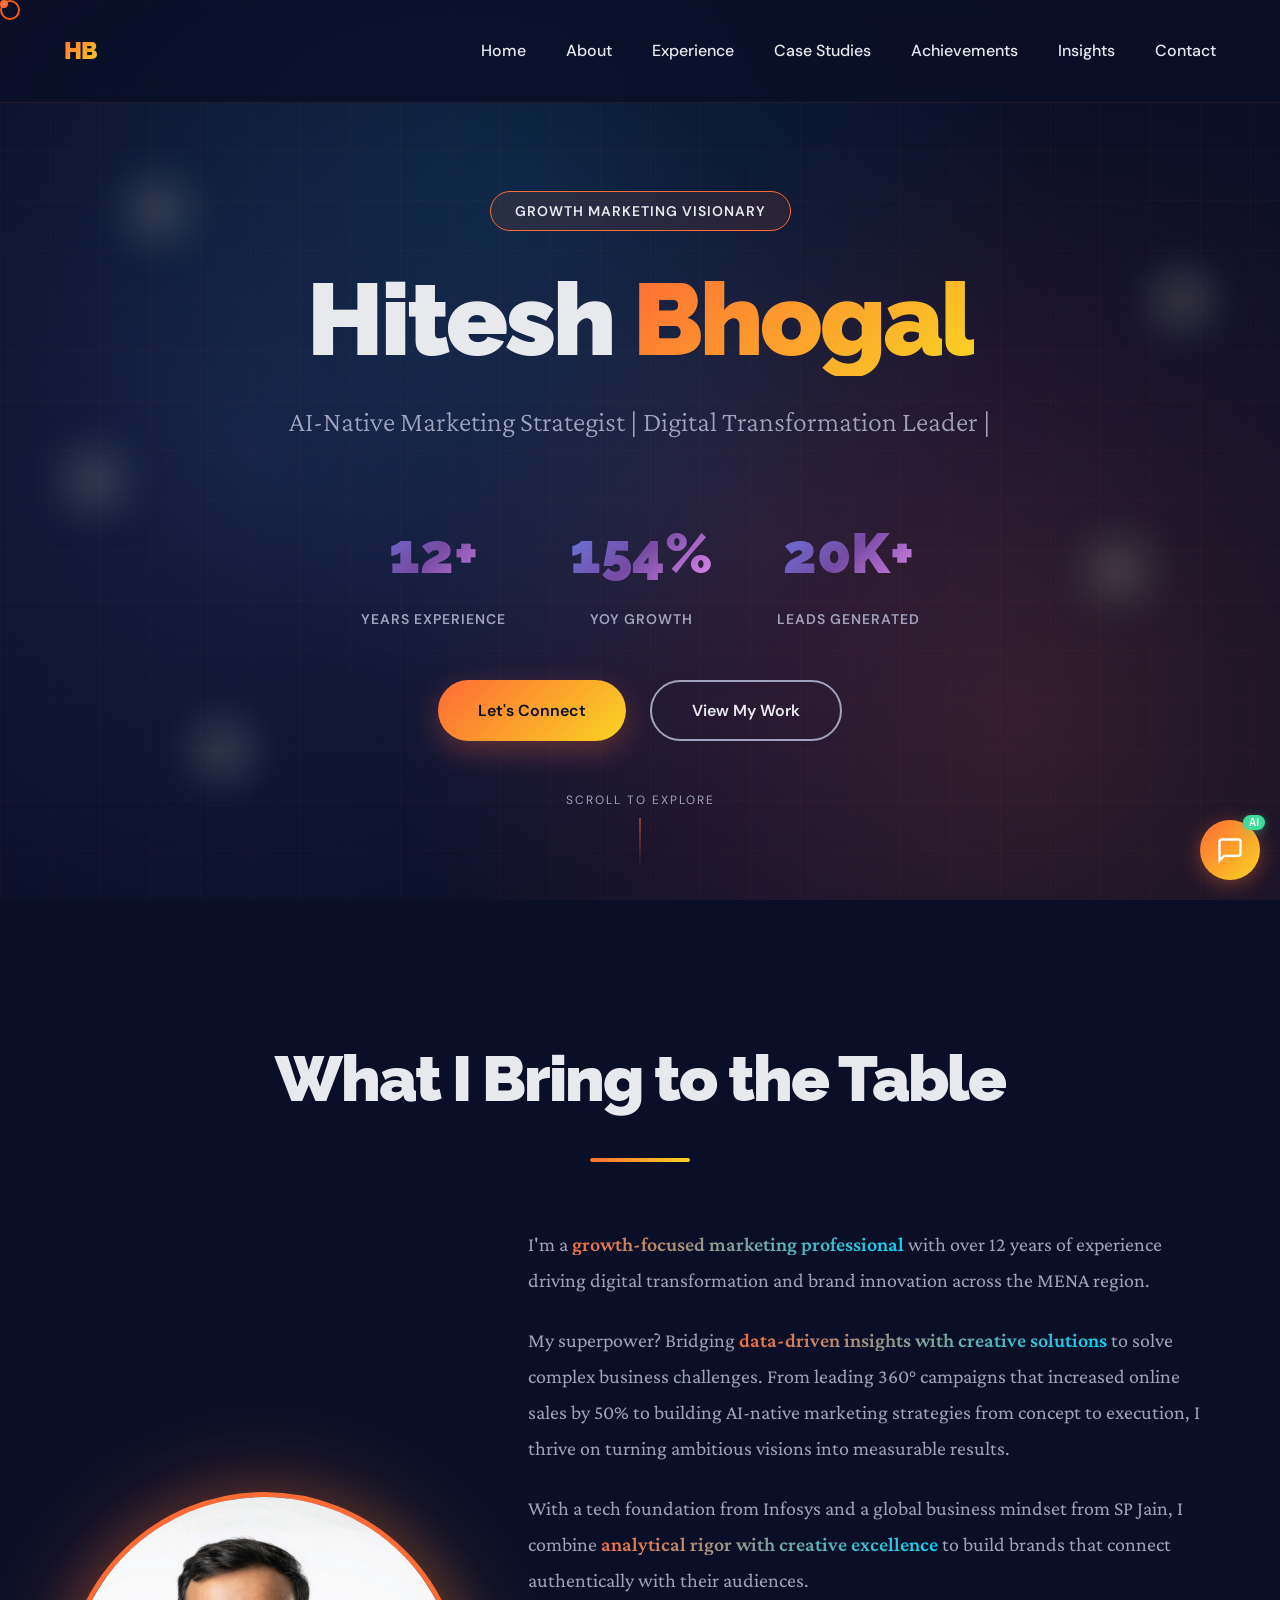
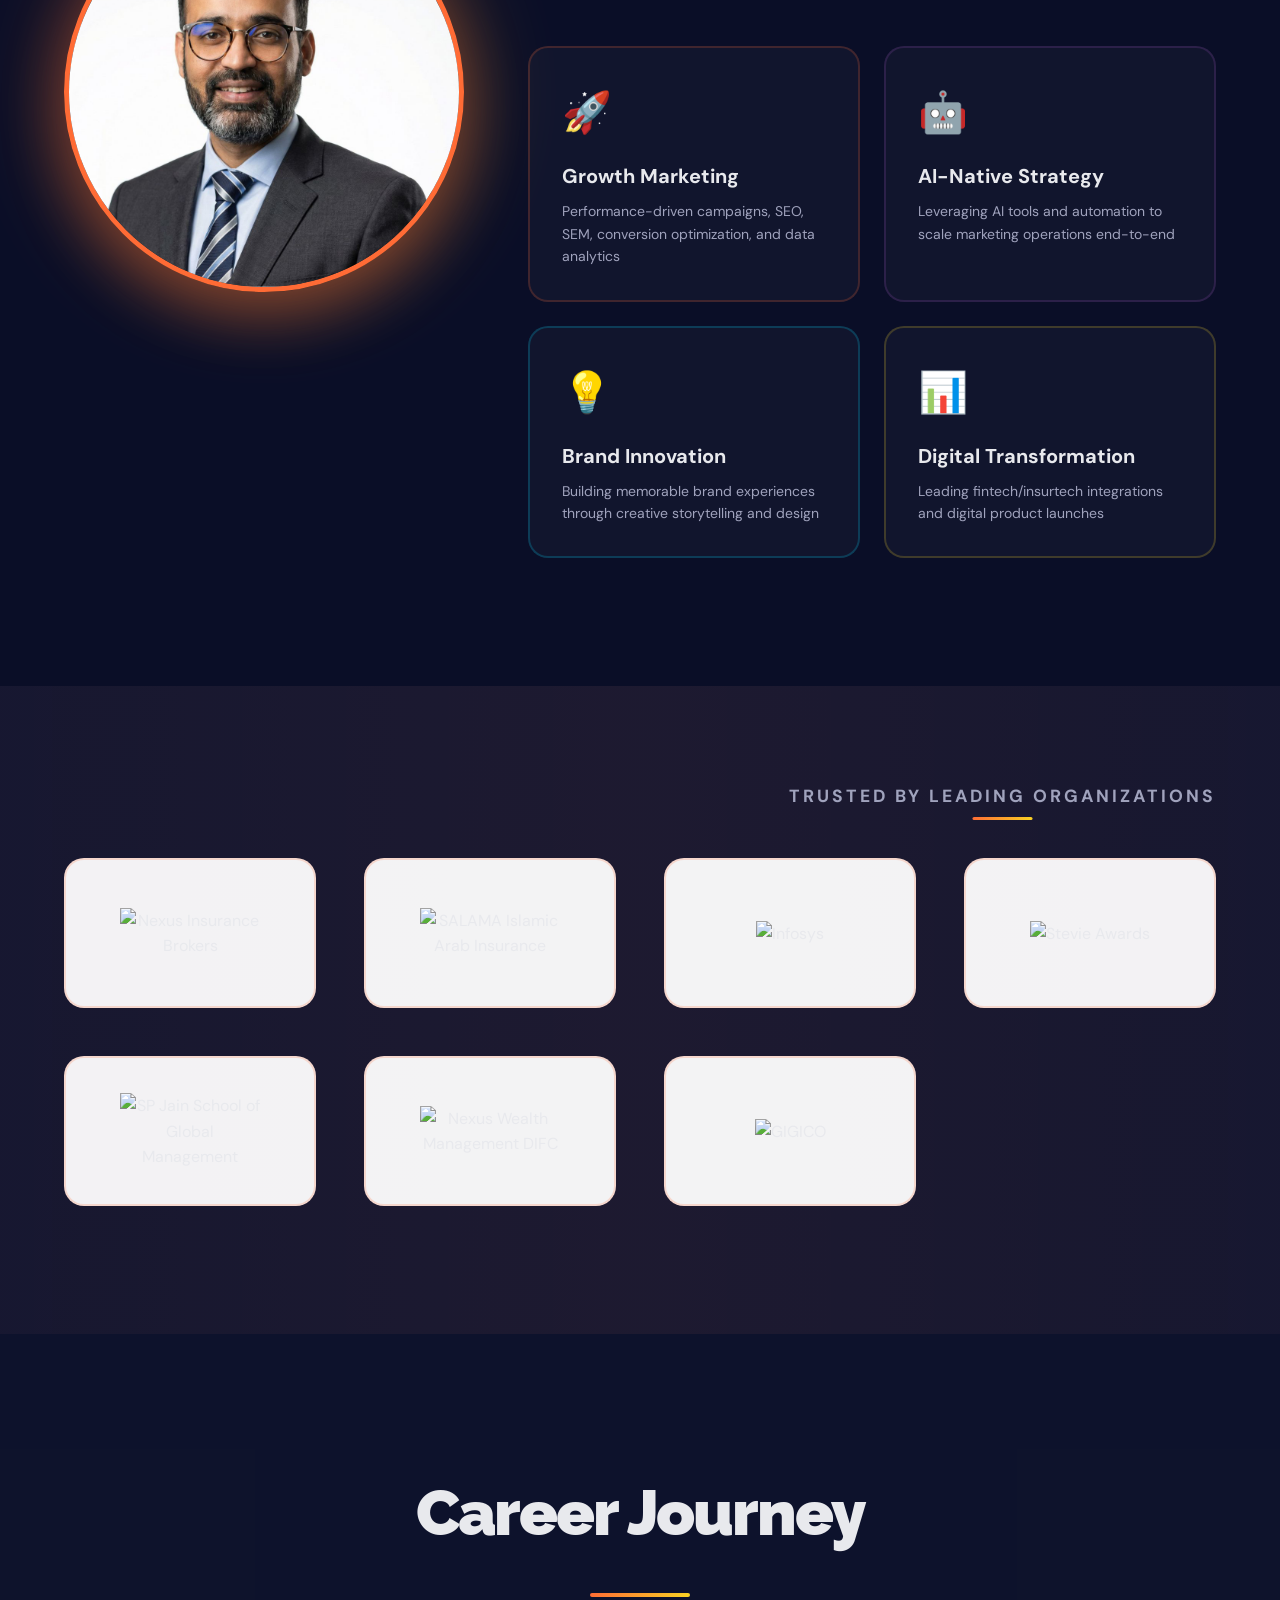
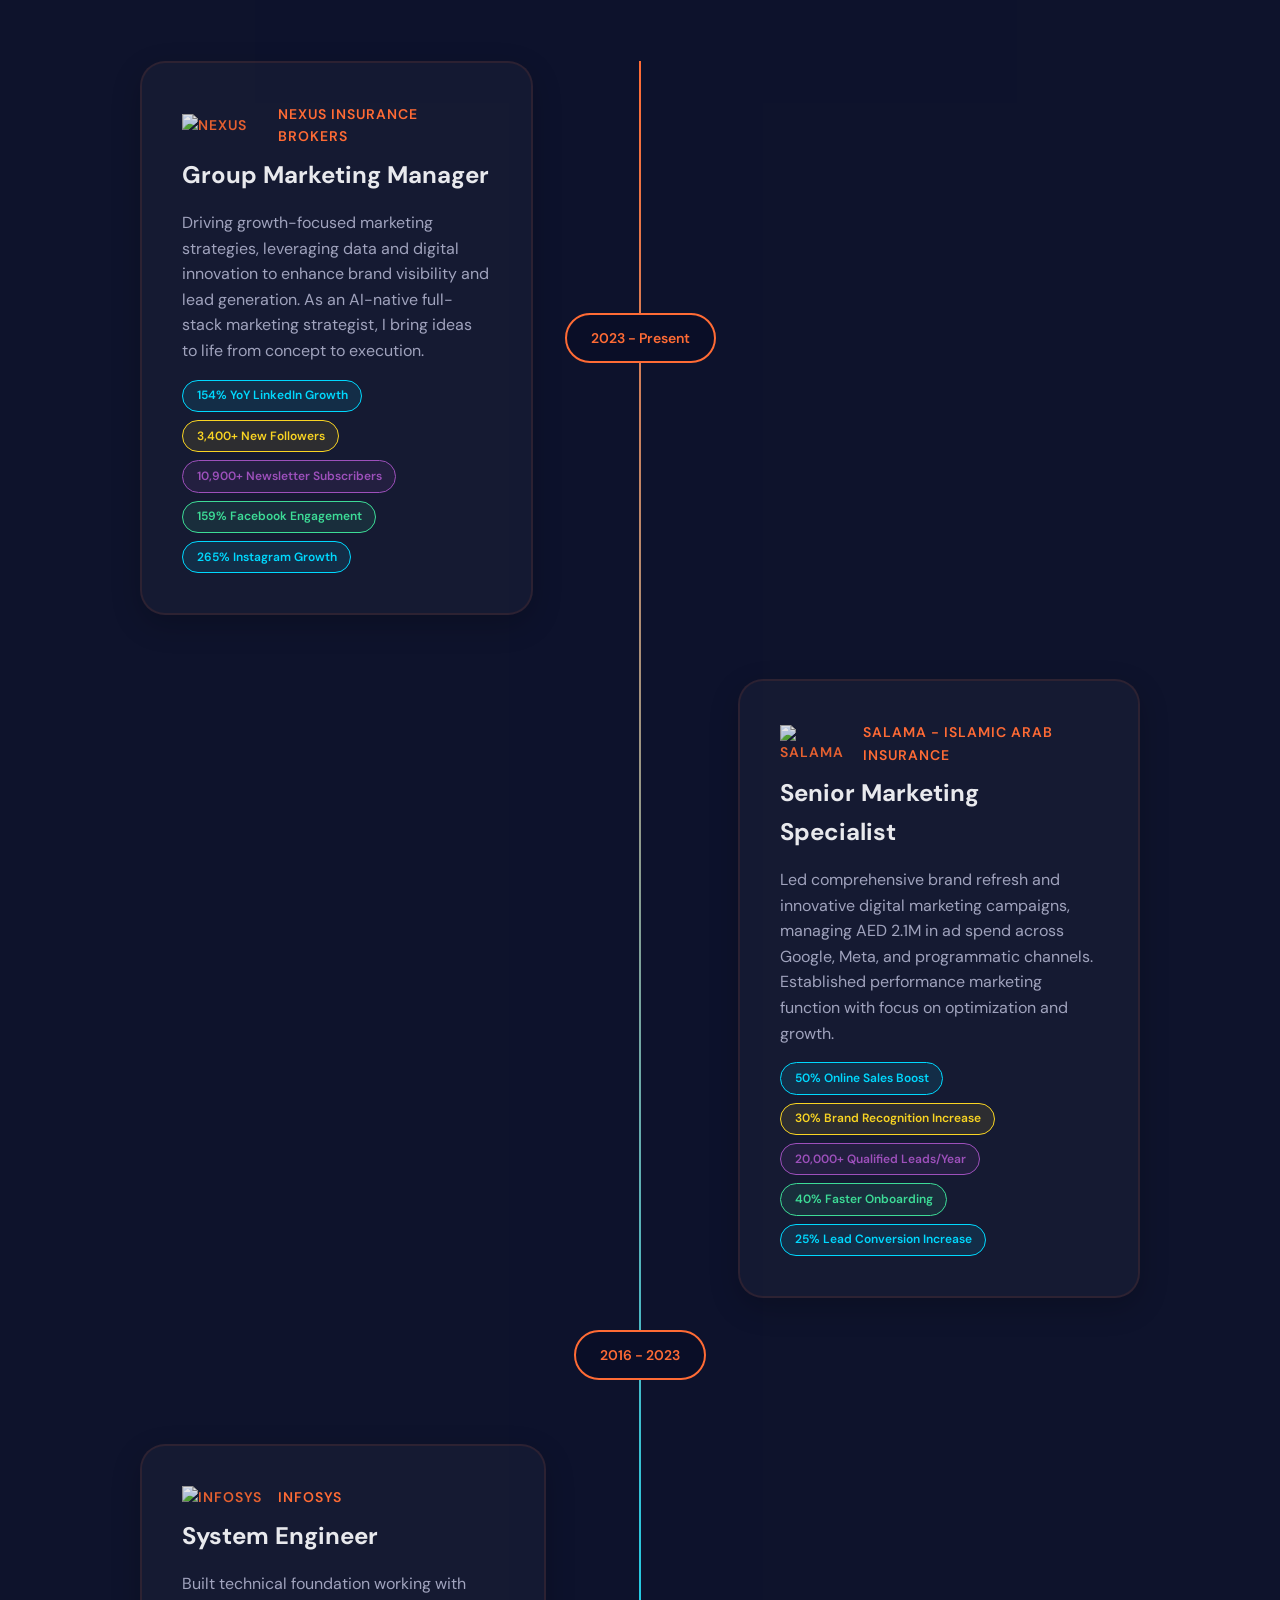
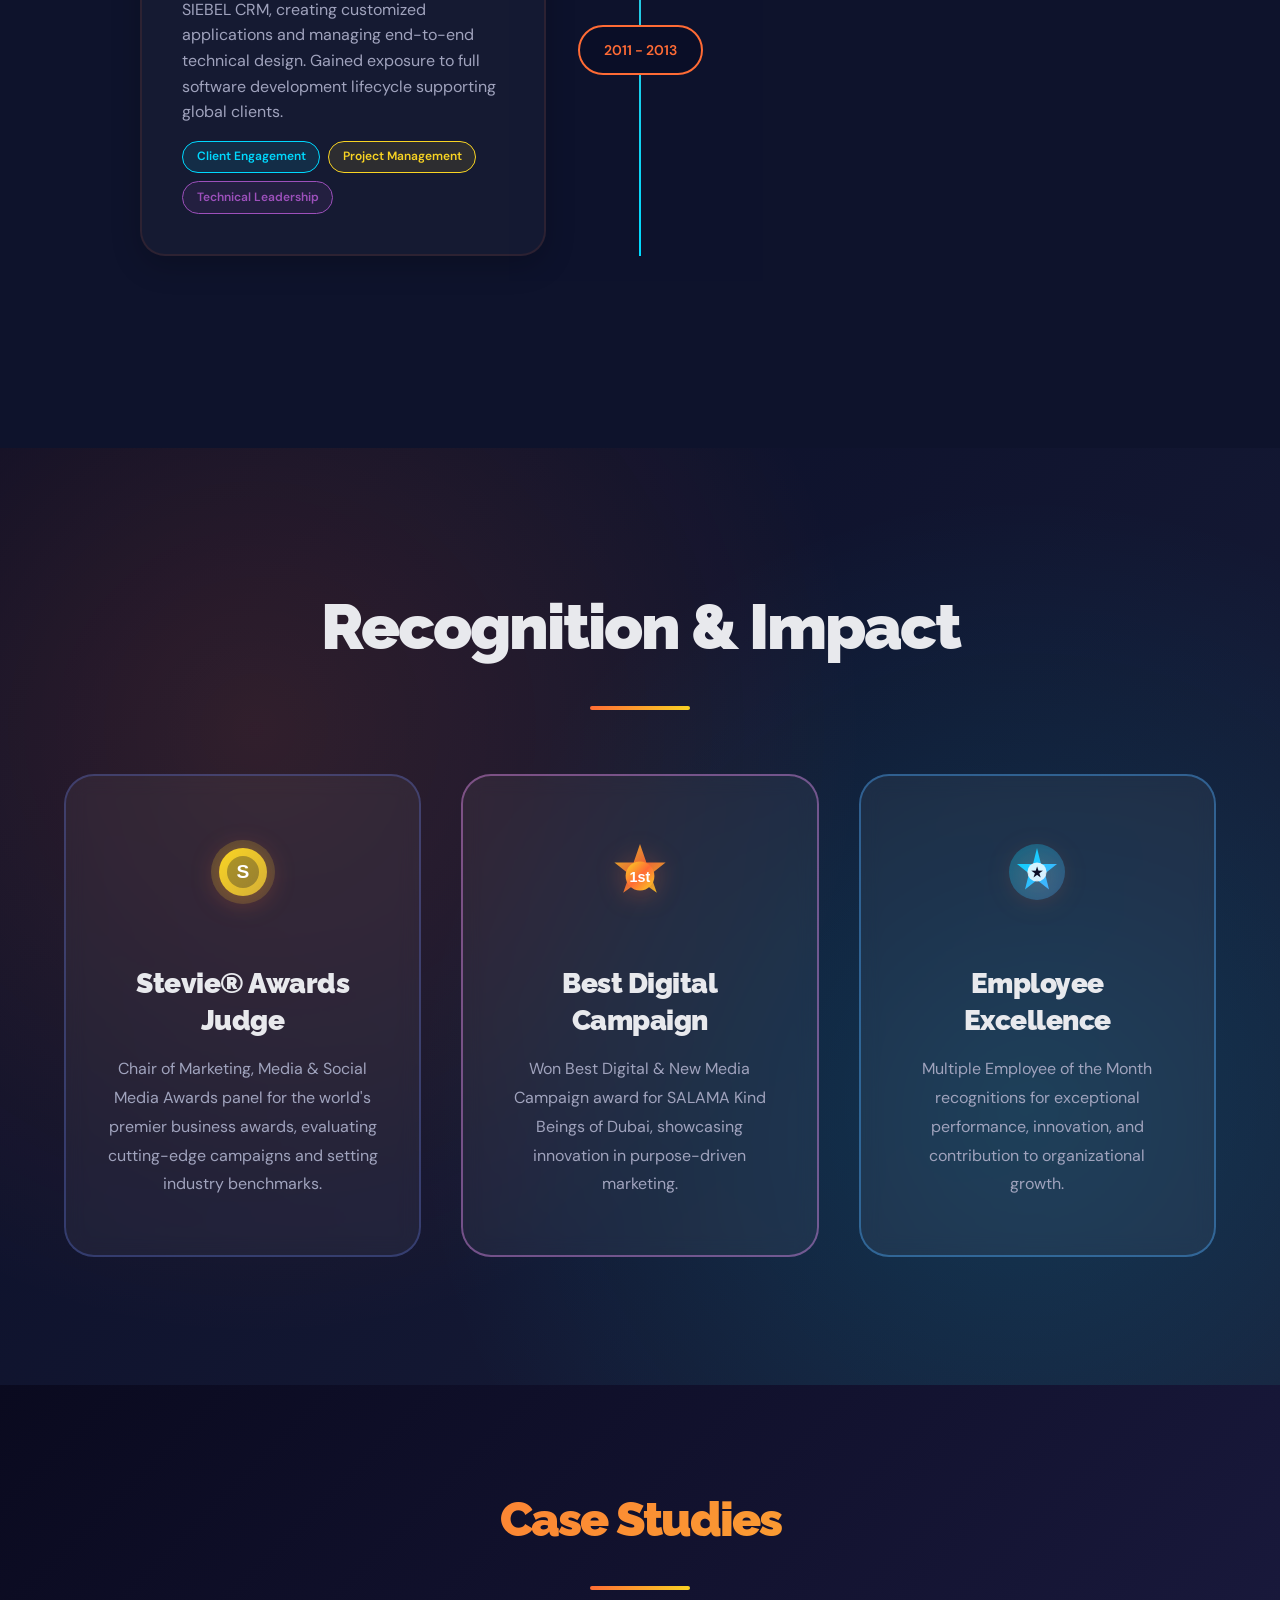
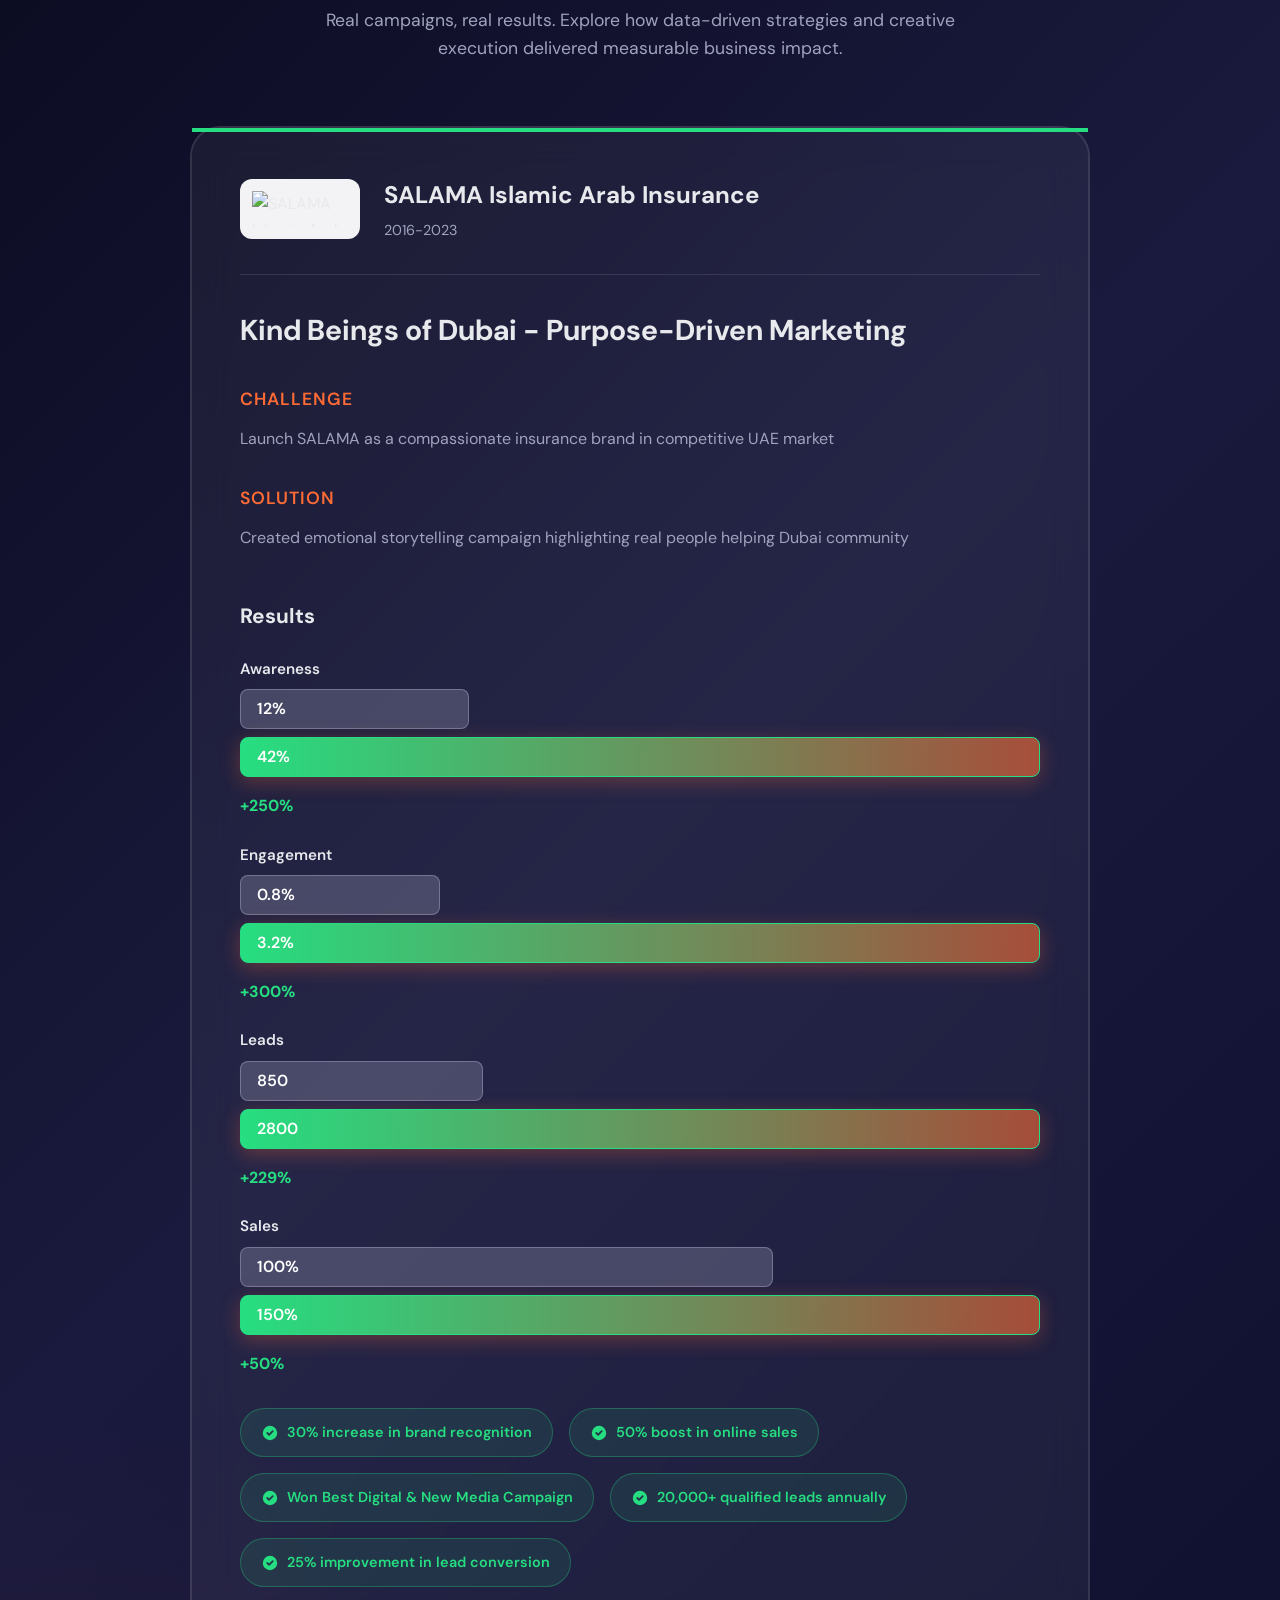
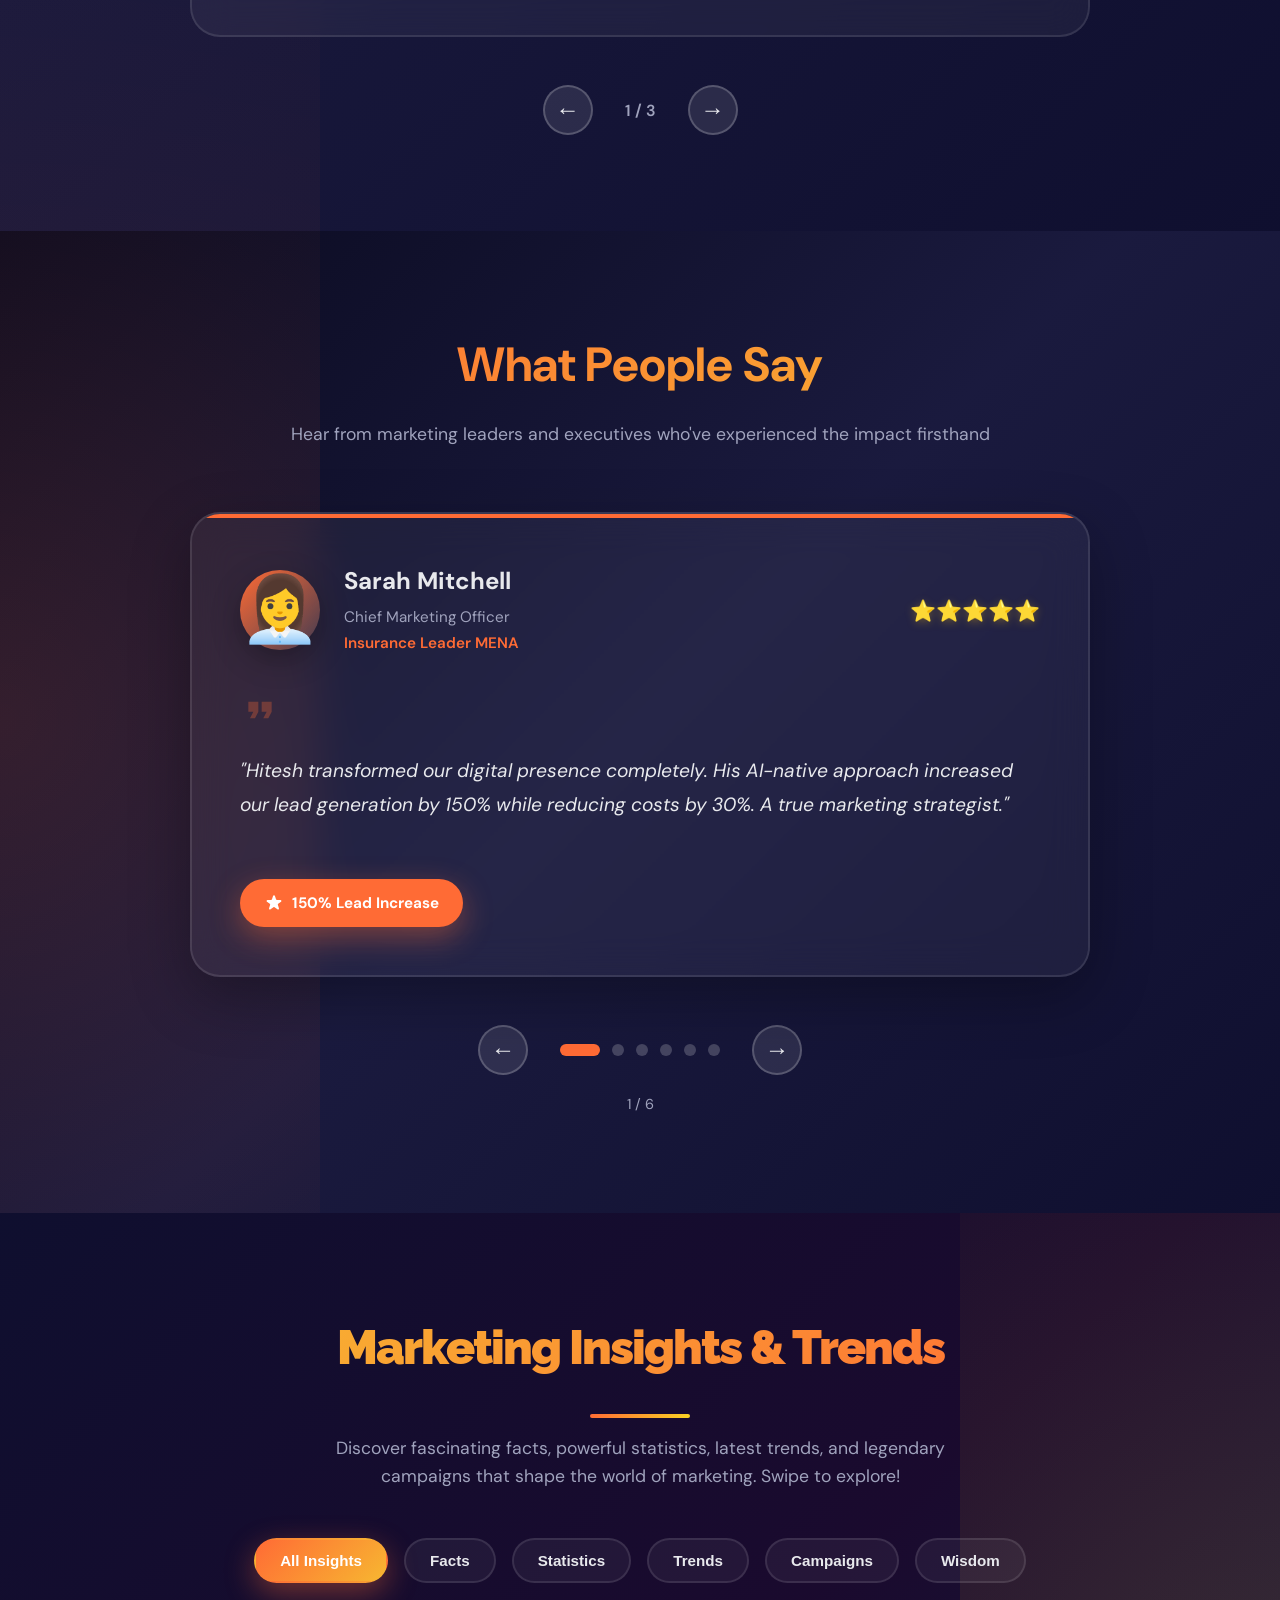
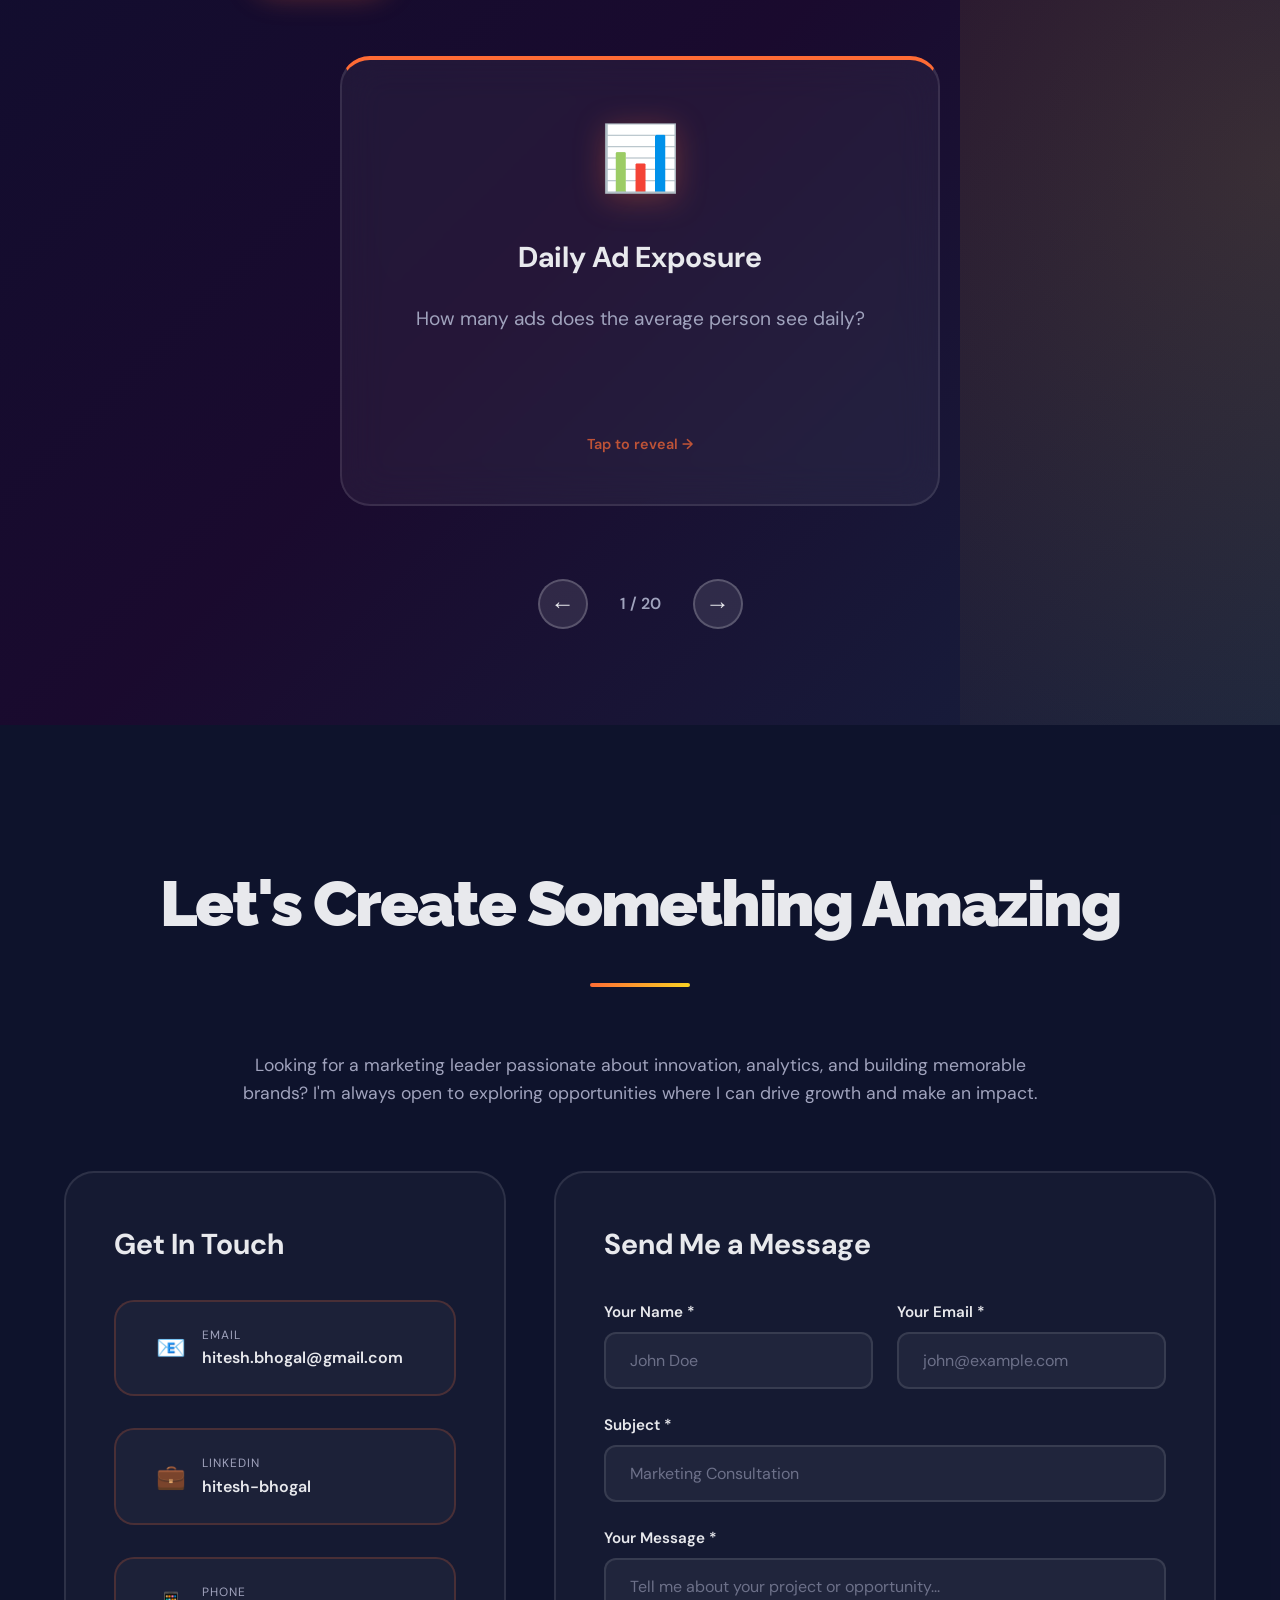
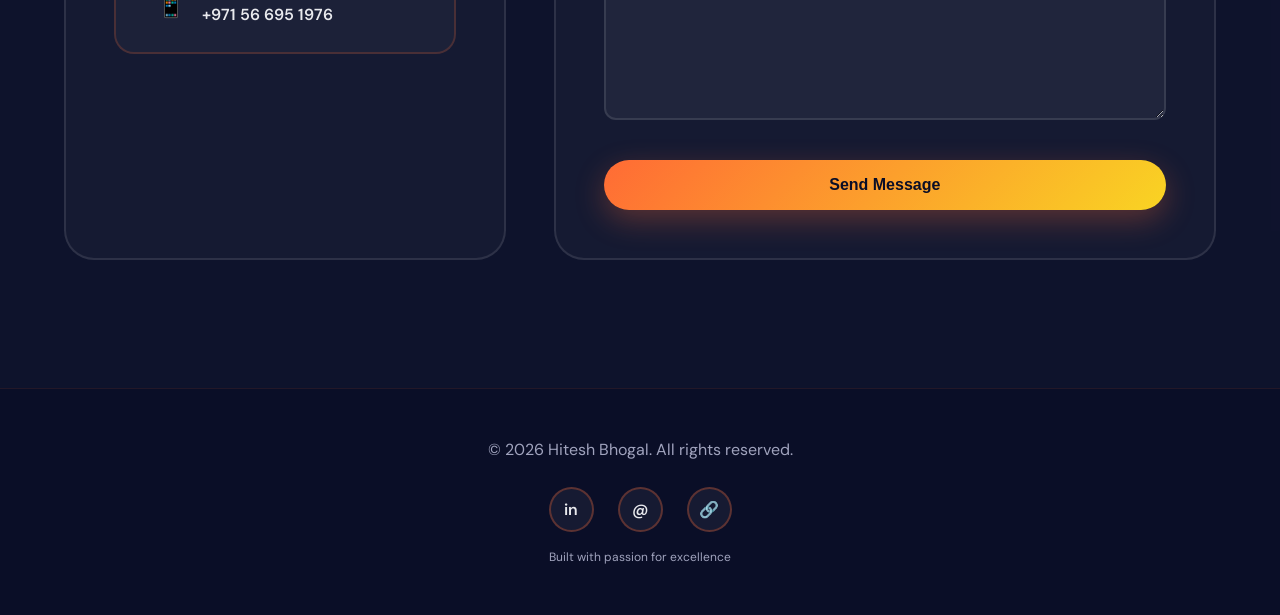
==== Hitesh Bhogal/index.html @ 8a50fb56 "Add files via upload" ====
<!DOCTYPE html>
<html lang="en">
<head>
    <meta charset="UTF-8">
    <meta name="viewport" content="width=device-width, initial-scale=1.0">
    <title>Hitesh Bhogal - Growth Marketing Visionary | AI-Native Strategist</title>
    <meta name="description" content="Growth-focused marketing professional with 12+ years driving digital transformation, brand innovation, and measurable business impact across MENA's insurance and tech sectors.">
    
    <!-- Favicons - Google Search Optimized -->
    <link rel="icon" type="image/png" sizes="48x48" href="/images/favicon.png?v=2">
    <link rel="icon" type="image/png" sizes="32x32" href="/images/favicon.png?v=2">
    <link rel="icon" type="image/png" sizes="16x16" href="/images/favicon.png?v=2">
    <link rel="shortcut icon" type="image/x-icon" href="/favicon.ico?v=2">
    <link rel="apple-touch-icon" sizes="180x180" href="/images/favicon.png?v=2">
    <link rel="icon" href="/images/favicon.png?v=2">
    <link rel="manifest" href="/site.webmanifest?v=2">
    <meta name="theme-color" content="#FF6B35">
    <meta name="msapplication-TileColor" content="#0A0E27">
    <meta name="msapplication-TileImage" content="/images/favicon.png?v=2">
    
    <!-- Open Graph / Social Media Meta Tags -->
    <meta property="og:type" content="website">
    <meta property="og:url" content="https://yourdomain.com/">
    <meta property="og:title" content="Hitesh Bhogal - Growth Marketing Visionary">
    <meta property="og:description" content="AI-Native Marketing Strategist with 12+ years driving digital transformation across MENA's insurance & tech sectors.">
    <meta property="og:image" content="images/hitesh-photo.jpg">
    <meta name="twitter:card" content="summary_large_image">
    <meta name="twitter:title" content="Hitesh Bhogal - Growth Marketing Visionary">
    <meta name="twitter:description" content="AI-Native Marketing Strategist with 12+ years driving digital transformation.">
    <meta name="twitter:image" content="images/hitesh-photo.jpg">
    
    <!-- Fonts -->
    <link rel="preconnect" href="https://fonts.googleapis.com">
    <link rel="preconnect" href="https://fonts.gstatic.com" crossorigin>
    <link href="https://fonts.googleapis.com/css2?family=Crimson+Pro:wght@300;400;600;700&family=DM+Sans:wght@400;500;700&family=Raleway:wght@800;900&display=swap" rel="stylesheet">
    
    <!-- Chatbot Styles -->
    <link rel="stylesheet" href="css/chatbot.css">
    <link rel="stylesheet" href="css/insights-deck.css">
    <link rel="stylesheet" href="css/case-studies.css">
    <link rel="stylesheet" href="css/testimonials.css">
    <link rel="stylesheet" href="css/stats-dashboard.css">
    <link rel="stylesheet" href="css/roi-calculator.css">
    
    <!-- Chart.js for data visualization -->
    <script src="https://cdn.jsdelivr.net/npm/chart.js@4.4.1/dist/chart.umd.js"></script>
    
    <style>
        :root {
            --primary: #0A0E27;
            --secondary: #1A1F3A;
            --accent: #FF6B35;
            --accent-light: #FF8C61;
            --text: #E8E9ED;
            --text-muted: #A0A3BD;
            --highlight: #00D9FF;
            --success: #3DDC97;
            --purple: #9D50BB;
            --pink: #F093FB;
            --cyan: #00F2FE;
            --yellow: #F9D423;
            --gradient-1: linear-gradient(135deg, #667eea 0%, #764ba2 100%);
            --gradient-2: linear-gradient(135deg, #f093fb 0%, #f5576c 100%);
            --gradient-3: linear-gradient(135deg, #4facfe 0%, #00f2fe 100%);
            --gradient-accent: linear-gradient(135deg, #FF6B35 0%, #F9D423 100%);
            --gradient-purple: linear-gradient(135deg, #9D50BB 0%, #6E48AA 100%);
            --gradient-rainbow: linear-gradient(135deg, #667eea 0%, #764ba2 25%, #f093fb 50%, #FF6B35 75%, #F9D423 100%);
        }

        * {
            margin: 0;
            padding: 0;
            box-sizing: border-box;
        }

        body {
            font-family: 'DM Sans', sans-serif;
            background: var(--primary);
            color: var(--text);
            overflow-x: hidden;
            line-height: 1.6;
        }

        /* Smooth scroll */
        html {
            scroll-behavior: smooth;
        }

        /* Custom cursor */
        body {
            cursor: none;
        }

        .cursor {
            width: 20px;
            height: 20px;
            border: 2px solid var(--accent);
            border-radius: 50%;
            position: fixed;
            pointer-events: none;
            z-index: 9999;
            transition: all 0.15s ease;
            mix-blend-mode: difference;
        }

        .cursor-follower {
            width: 8px;
            height: 8px;
            background: var(--accent);
            border-radius: 50%;
            position: fixed;
            pointer-events: none;
            z-index: 9999;
            transition: all 0.05s ease;
        }

        /* Navigation */
        nav {
            position: fixed;
            top: 0;
            left: 0;
            right: 0;
            z-index: 1000;
            padding: 2rem 4rem;
            display: flex;
            justify-content: space-between;
            align-items: center;
            background: rgba(10, 14, 39, 0.8);
            backdrop-filter: blur(10px);
            border-bottom: 1px solid rgba(255, 107, 53, 0.1);
            transition: all 0.3s ease;
        }

        nav.scrolled {
            padding: 1rem 4rem;
            background: rgba(10, 14, 39, 0.95);
        }

        .logo {
            font-family: 'Raleway', sans-serif;
            font-weight: 900;
            font-size: 1.5rem;
            background: var(--gradient-accent);
            -webkit-background-clip: text;
            -webkit-text-fill-color: transparent;
            background-clip: text;
            letter-spacing: -1px;
        }

        .nav-links {
            display: flex;
            gap: 2.5rem;
            list-style: none;
        }

        .nav-links a {
            color: var(--text);
            text-decoration: none;
            font-weight: 500;
            position: relative;
            transition: color 0.3s ease;
            cursor: pointer;
        }

        .nav-links a::after {
            content: '';
            position: absolute;
            bottom: -5px;
            left: 0;
            width: 0;
            height: 2px;
            background: var(--accent);
            transition: width 0.3s ease;
        }

        .nav-links a:hover {
            color: var(--accent);
        }

        .nav-links a:hover::after {
            width: 100%;
        }

        /* Mobile Menu Toggle */
        .mobile-menu-toggle {
            display: none;
            flex-direction: column;
            justify-content: space-between;
            width: 30px;
            height: 24px;
            background: transparent;
            border: none;
            cursor: pointer;
            padding: 0;
            z-index: 1001;
        }

        .mobile-menu-toggle span {
            width: 100%;
            height: 3px;
            background: var(--accent);
            border-radius: 3px;
            transition: all 0.3s ease;
        }

        .mobile-menu-toggle.active span:nth-child(1) {
            transform: translateY(10.5px) rotate(45deg);
        }

        .mobile-menu-toggle.active span:nth-child(2) {
            opacity: 0;
        }

        .mobile-menu-toggle.active span:nth-child(3) {
            transform: translateY(-10.5px) rotate(-45deg);
        }

        /* Hero Section */
        .hero {
            min-height: 100vh;
            display: flex;
            align-items: center;
            justify-content: center;
            position: relative;
            overflow: hidden;
            padding: 8rem 4rem 4rem;
        }

        .hero-background {
            position: absolute;
            top: 0;
            left: 0;
            right: 0;
            bottom: 0;
            background: 
                radial-gradient(circle at 20% 50%, rgba(102, 126, 234, 0.15) 0%, transparent 50%),
                radial-gradient(circle at 80% 80%, rgba(255, 107, 53, 0.15) 0%, transparent 50%),
                radial-gradient(circle at 40% 20%, rgba(0, 217, 255, 0.1) 0%, transparent 50%),
                radial-gradient(circle at 60% 60%, rgba(157, 80, 187, 0.1) 0%, transparent 50%);
            z-index: 0;
            animation: backgroundShift 15s ease-in-out infinite;
        }

        @keyframes backgroundShift {
            0%, 100% { opacity: 1; }
            50% { opacity: 0.7; }
        }

        .hero-grid {
            position: absolute;
            top: 0;
            left: 0;
            right: 0;
            bottom: 0;
            background-image: 
                linear-gradient(rgba(255, 107, 53, 0.03) 1px, transparent 1px),
                linear-gradient(90deg, rgba(255, 107, 53, 0.03) 1px, transparent 1px);
            background-size: 50px 50px;
            z-index: 0;
            animation: gridMove 20s linear infinite;
        }

        @keyframes gridMove {
            0% { transform: translate(0, 0); }
            100% { transform: translate(50px, 50px); }
        }

        .hero-content {
            position: relative;
            z-index: 1;
            max-width: 1200px;
            text-align: center;
        }

        .hero-label {
            display: inline-block;
            padding: 0.5rem 1.5rem;
            background: rgba(255, 107, 53, 0.1);
            border: 1px solid var(--accent);
            border-radius: 50px;
            font-size: 0.875rem;
            font-weight: 600;
            text-transform: uppercase;
            letter-spacing: 1px;
            margin-bottom: 2rem;
            animation: fadeInUp 0.8s ease-out;
        }

        .hero-title {
            font-family: 'Raleway', sans-serif;
            font-size: clamp(3rem, 8vw, 7rem);
            font-weight: 900;
            line-height: 1.1;
            margin-bottom: 1.5rem;
            letter-spacing: -3px;
        }

        .hero-title .gradient-text {
            background: var(--gradient-accent);
            -webkit-background-clip: text;
            -webkit-text-fill-color: transparent;
            background-clip: text;
            display: inline-block;
            animation: gradientShift 3s ease-in-out infinite;
        }

        @keyframes gradientShift {
            0%, 100% { filter: hue-rotate(0deg); }
            50% { filter: hue-rotate(20deg); }
        }

        .hero-subtitle {
            font-size: clamp(1.25rem, 3vw, 1.75rem);
            color: var(--text-muted);
            margin-bottom: 3rem;
            font-family: 'Crimson Pro', serif;
            font-weight: 300;
            animation: fadeInUp 1s ease-out 0.2s backwards;
        }

        .hero-stats {
            display: flex;
            gap: 4rem;
            justify-content: center;
            margin-top: 4rem;
            animation: fadeInUp 1.2s ease-out 0.4s backwards;
        }

        .stat {
            text-align: center;
        }

        .stat-number {
            font-family: 'Raleway', sans-serif;
            font-size: 3.5rem;
            font-weight: 900;
            background: var(--gradient-rainbow);
            -webkit-background-clip: text;
            -webkit-text-fill-color: transparent;
            background-clip: text;
            display: block;
            margin-bottom: 0.5rem;
            animation: gradientShift 5s ease-in-out infinite;
            background-size: 200% 200%;
        }

        @keyframes gradientFlow {
            0% { background-position: 0% 50%; }
            50% { background-position: 100% 50%; }
            100% { background-position: 0% 50%; }
        }

        .stat-label {
            color: var(--text-muted);
            font-size: 0.875rem;
            text-transform: uppercase;
            letter-spacing: 1px;
        }

        .hero-cta {
            margin-top: 3rem;
            margin-bottom: 2rem;
            display: flex;
            gap: 1.5rem;
            justify-content: center;
            flex-wrap: wrap;
            animation: fadeInUp 1.4s ease-out 0.6s backwards;
        }

        .btn {
            padding: 1rem 2.5rem;
            border-radius: 50px;
            font-weight: 600;
            text-decoration: none;
            transition: all 0.3s ease;
            display: inline-flex;
            align-items: center;
            justify-content: center;
            gap: 0.5rem;
            cursor: pointer;
            border: none;
            font-size: 1rem;
            white-space: nowrap;
            min-width: 180px;
        }

        .btn-primary {
            background: var(--gradient-accent);
            color: var(--primary);
            box-shadow: 0 10px 30px rgba(255, 107, 53, 0.3);
        }

        .btn-primary:hover {
            transform: translateY(-3px);
            box-shadow: 0 15px 40px rgba(255, 107, 53, 0.4);
        }

        .btn-secondary {
            background: transparent;
            color: var(--text);
            border: 2px solid var(--text-muted);
        }

        .btn-secondary:hover {
            border-color: var(--accent);
            color: var(--accent);
            transform: translateY(-3px);
        }

        /* Scroll indicator */
        .scroll-indicator {
            position: absolute;
            bottom: 2rem;
            left: 50%;
            transform: translateX(-50%);
            display: flex;
            flex-direction: column;
            align-items: center;
            gap: 0.5rem;
            color: var(--text-muted);
            font-size: 0.75rem;
            text-transform: uppercase;
            letter-spacing: 2px;
            animation: fadeInUp 1.6s ease-out 0.8s backwards;
        }

        .scroll-indicator::after {
            content: '';
            width: 1px;
            height: 50px;
            background: linear-gradient(to bottom, var(--accent), transparent);
            animation: scrollLine 2s ease-in-out infinite;
        }

        @keyframes scrollLine {
            0%, 100% { opacity: 0; transform: translateY(0); }
            50% { opacity: 1; transform: translateY(20px); }
        }

        @keyframes fadeInUp {
            from {
                opacity: 0;
                transform: translateY(30px);
            }
            to {
                opacity: 1;
                transform: translateY(0);
            }
        }

        /* About Section */
        .about {
            padding: 8rem 4rem;
            position: relative;
        }

        .section-title {
            font-family: 'Raleway', sans-serif;
            font-size: clamp(2.5rem, 5vw, 4rem);
            font-weight: 900;
            margin-bottom: 4rem;
            text-align: center;
            letter-spacing: -2px;
            position: relative;
            padding-bottom: 2rem;
        }

        .section-title::after {
            content: '';
            position: absolute;
            bottom: 0;
            left: 50%;
            transform: translateX(-50%);
            width: 100px;
            height: 4px;
            background: var(--gradient-accent);
            border-radius: 2px;
        }

        .about-content {
            max-width: 1200px;
            margin: 0 auto;
            display: grid;
            grid-template-columns: 400px 1fr;
            gap: 4rem;
            align-items: center;
        }

        .about-image-container {
            position: relative;
            display: flex;
            justify-content: center;
            align-items: center;
        }

        .about-image-wrapper {
            position: relative;
            width: 400px;
            height: 400px;
        }

        .about-image-bg {
            position: absolute;
            top: -20px;
            left: -20px;
            right: -20px;
            bottom: -20px;
            background: var(--gradient-accent);
            border-radius: 50%;
            opacity: 0.2;
            filter: blur(40px);
            animation: pulse-glow 3s ease-in-out infinite;
        }

        @keyframes pulse-glow {
            0%, 100% { opacity: 0.2; transform: scale(1); }
            50% { opacity: 0.3; transform: scale(1.05); }
        }

        .about-image {
            position: relative;
            width: 100%;
            height: 100%;
            border-radius: 50%;
            object-fit: cover;
            border: 5px solid var(--accent);
            box-shadow: 0 20px 60px rgba(255, 107, 53, 0.4);
            transition: all 0.5s ease;
        }

        .about-image:hover {
            transform: scale(1.05);
            box-shadow: 0 30px 80px rgba(255, 107, 53, 0.6);
        }

        .image-upload-placeholder {
            position: relative;
            width: 100%;
            height: 100%;
            border-radius: 50%;
            background: linear-gradient(135deg, rgba(255, 107, 53, 0.2), rgba(0, 217, 255, 0.2));
            border: 3px dashed var(--accent);
            display: flex;
            flex-direction: column;
            align-items: center;
            justify-content: center;
            cursor: pointer;
            transition: all 0.3s ease;
        }

        .image-upload-placeholder:hover {
            background: linear-gradient(135deg, rgba(255, 107, 53, 0.3), rgba(0, 217, 255, 0.3));
            border-color: var(--highlight);
        }

        .placeholder-icon {
            font-size: 4rem;
            margin-bottom: 1rem;
            opacity: 0.5;
        }

        .placeholder-text {
            color: var(--text-muted);
            text-align: center;
            padding: 0 2rem;
        }

        .about-text {
            font-family: 'Crimson Pro', serif;
            font-size: 1.25rem;
            line-height: 1.8;
            color: var(--text-muted);
        }

        .about-text .highlight {
            color: var(--text);
            font-weight: 600;
            background: linear-gradient(135deg, var(--accent), var(--highlight));
            -webkit-background-clip: text;
            -webkit-text-fill-color: transparent;
            background-clip: text;
        }

        .about-skills {
            display: grid;
            grid-template-columns: repeat(2, 1fr);
            gap: 1.5rem;
        }

        .skill-card {
            background: rgba(255, 255, 255, 0.03);
            border: 2px solid rgba(255, 107, 53, 0.1);
            border-radius: 20px;
            padding: 2rem;
            transition: all 0.4s ease;
            cursor: pointer;
            position: relative;
            overflow: hidden;
        }

        .skill-card::before {
            content: '';
            position: absolute;
            top: 0;
            left: 0;
            width: 100%;
            height: 100%;
            background: linear-gradient(135deg, rgba(255, 107, 53, 0.1), rgba(0, 217, 255, 0.1));
            opacity: 0;
            transition: opacity 0.4s ease;
        }

        .skill-card:hover::before {
            opacity: 1;
        }

        .skill-card:hover {
            background: rgba(255, 107, 53, 0.05);
            border-color: var(--accent);
            transform: translateY(-8px) scale(1.02);
            box-shadow: 0 15px 40px rgba(255, 107, 53, 0.3);
        }

        .skill-card:nth-child(1) { border-color: rgba(255, 107, 53, 0.2); }
        .skill-card:nth-child(2) { border-color: rgba(157, 80, 187, 0.2); }
        .skill-card:nth-child(3) { border-color: rgba(0, 217, 255, 0.2); }
        .skill-card:nth-child(4) { border-color: rgba(249, 212, 35, 0.2); }

        .skill-card:nth-child(1):hover { border-color: var(--accent); }
        .skill-card:nth-child(2):hover { border-color: var(--purple); }
        .skill-card:nth-child(3):hover { border-color: var(--highlight); }
        .skill-card:nth-child(4):hover { border-color: var(--yellow); }

        .skill-icon {
            font-size: 2.5rem;
            margin-bottom: 1rem;
        }

        .skill-title {
            font-size: 1.25rem;
            font-weight: 700;
            margin-bottom: 0.5rem;
            color: var(--text);
        }

        .skill-desc {
            font-size: 0.875rem;
            color: var(--text-muted);
        }

        /* Trusted By Section */
        .trusted-by {
            padding: 6rem 4rem;
            background: rgba(26, 31, 58, 0.5);
            position: relative;
            overflow: hidden;
        }

        .trusted-by::before {
            content: '';
            position: absolute;
            top: 0;
            left: -50%;
            width: 200%;
            height: 100%;
            background: linear-gradient(90deg, transparent, rgba(255, 107, 53, 0.05), transparent);
            animation: shimmer 8s linear infinite;
        }

        @keyframes shimmer {
            0% { transform: translateX(-100%); }
            100% { transform: translateX(100%); }
        }

        .trusted-by-content {
            max-width: 1200px;
            margin: 0 auto;
            text-align: center;
        }

        .trusted-by-title {
            font-size: 1.1rem;
            text-transform: uppercase;
            letter-spacing: 3px;
            color: var(--text-muted);
            margin-bottom: 3rem;
            position: relative;
            display: inline-block;
            left: 50%;
            transform: translateX(-50%);
        }

        .trusted-by-title::after {
            content: '';
            position: absolute;
            bottom: -10px;
            left: 50%;
            transform: translateX(-50%);
            width: 60px;
            height: 3px;
            background: var(--gradient-accent);
            border-radius: 2px;
        }

        .logos-grid {
            display: grid;
            grid-template-columns: repeat(auto-fit, minmax(200px, 1fr));
            gap: 3rem;
            align-items: center;
            margin-bottom: 2rem;
        }

        .logo-item {
            display: flex;
            align-items: center;
            justify-content: center;
            padding: 2rem;
            background: rgba(255, 255, 255, 0.95);
            border: 2px solid rgba(255, 107, 53, 0.2);
            border-radius: 20px;
            transition: all 0.4s ease;
            cursor: pointer;
            min-height: 150px;
            max-height: 150px;
            position: relative;
            overflow: hidden;
        }

        .logo-item::before {
            content: '';
            position: absolute;
            top: 0;
            left: -100%;
            width: 100%;
            height: 100%;
            background: linear-gradient(90deg, transparent, rgba(255, 255, 255, 0.1), transparent);
            transition: left 0.5s ease;
        }

        .logo-item:hover::before {
            left: 100%;
        }

        .logo-item:hover {
            background: rgba(255, 255, 255, 1);
            border-color: var(--accent);
            transform: translateY(-8px) scale(1.05);
            box-shadow: 0 15px 40px rgba(255, 107, 53, 0.4);
        }

        .logo-item svg,
        .logo-item img {
            max-width: 140px;
            max-height: 80px;
            width: auto;
            height: auto;
            object-fit: contain;
            filter: none;
            transition: all 0.4s ease;
            position: relative;
            z-index: 1;
        }

        .logo-item:hover svg,
        .logo-item:hover img {
            filter: none;
            transform: scale(1.08);
        }

        /* Individual logo animations */
        .logo-item:nth-child(1) { animation-delay: 0.1s; }
        .logo-item:nth-child(2) { animation-delay: 0.2s; }
        .logo-item:nth-child(3) { animation-delay: 0.3s; }
        .logo-item:nth-child(4) { animation-delay: 0.4s; }
        .logo-item:nth-child(5) { animation-delay: 0.5s; }
        .logo-item:nth-child(6) { animation-delay: 0.6s; }
        .logo-item:nth-child(7) { animation-delay: 0.7s; }

        /* Ensure logos maintain aspect ratio */
        .logo-item img {
            object-fit: contain !important;
            object-position: center !important;
        }

        /* Special handling for specific logos */
        .logo-item:nth-child(4) img {
            /* Stevie Awards - might need different sizing */
            max-height: 70px;
        }

        /* Experience Section */
        .experience {
            padding: 8rem 4rem;
            background: rgba(26, 31, 58, 0.3);
            position: relative;
        }

        .timeline {
            max-width: 1000px;
            margin: 0 auto;
            position: relative;
        }

        .timeline::before {
            content: '';
            position: absolute;
            left: 50%;
            transform: translateX(-50%);
            width: 2px;
            height: 100%;
            background: linear-gradient(to bottom, var(--accent), var(--highlight));
        }

        .timeline-item {
            display: grid;
            grid-template-columns: 1fr auto 1fr;
            gap: 2rem;
            margin-bottom: 4rem;
            position: relative;
            align-items: start;
        }

        .timeline-item:nth-child(even) .timeline-content {
            grid-column: 3;
        }

        .timeline-item:nth-child(odd) .timeline-content {
            grid-column: 1;
        }

        .timeline-item:nth-child(even)::before {
            content: '';
            grid-column: 1;
        }

        .timeline-item:nth-child(odd)::after {
            content: '';
            grid-column: 3;
        }

        .timeline-content {
            background: rgba(255, 255, 255, 0.03);
            border: 2px solid rgba(255, 107, 53, 0.1);
            border-radius: 25px;
            padding: 2.5rem;
            position: relative;
            transition: all 0.4s ease;
            box-shadow: 0 10px 30px rgba(0, 0, 0, 0.2);
        }

        .timeline-content:hover {
            background: rgba(255, 107, 53, 0.08);
            border-color: var(--accent);
            transform: scale(1.03);
            box-shadow: 0 20px 50px rgba(255, 107, 53, 0.3);
        }

        .timeline-date {
            grid-column: 2;
            background: var(--primary);
            padding: 0.75rem 1.5rem;
            border-radius: 50px;
            font-size: 0.875rem;
            font-weight: 600;
            color: var(--accent);
            border: 2px solid var(--accent);
            white-space: nowrap;
            height: fit-content;
            align-self: center;
            text-align: center;
            min-width: 120px;
        }

        .timeline-company {
            font-size: 0.875rem;
            color: var(--accent);
            font-weight: 600;
            text-transform: uppercase;
            letter-spacing: 1px;
            margin-bottom: 0.5rem;
            display: flex;
            align-items: center;
            gap: 1rem;
        }

        .company-logo {
            width: 80px;
            height: 40px;
            object-fit: contain;
            filter: brightness(0.9);
            transition: filter 0.3s ease;
        }

        .timeline-role {
            font-size: 1.5rem;
            font-weight: 700;
            margin-bottom: 1rem;
            color: var(--text);
        }

        .timeline-description {
            color: var(--text-muted);
            line-height: 1.6;
        }

        .timeline-achievements {
            margin-top: 1rem;
            display: flex;
            flex-wrap: wrap;
            gap: 0.5rem;
        }

        .achievement-tag {
            background: rgba(0, 217, 255, 0.1);
            border: 1px solid var(--highlight);
            padding: 0.35rem 0.85rem;
            border-radius: 25px;
            font-size: 0.75rem;
            color: var(--highlight);
            font-weight: 600;
            transition: all 0.3s ease;
        }

        .achievement-tag:hover {
            background: rgba(0, 217, 255, 0.2);
            transform: scale(1.05);
            box-shadow: 0 5px 15px rgba(0, 217, 255, 0.3);
        }

        /* Color variations for achievement tags */
        .achievement-tag:nth-child(2n) {
            background: rgba(249, 212, 35, 0.1);
            border-color: var(--yellow);
            color: var(--yellow);
        }

        .achievement-tag:nth-child(2n):hover {
            background: rgba(249, 212, 35, 0.2);
            box-shadow: 0 5px 15px rgba(249, 212, 35, 0.3);
        }

        .achievement-tag:nth-child(3n) {
            background: rgba(157, 80, 187, 0.1);
            border-color: var(--purple);
            color: var(--purple);
        }

        .achievement-tag:nth-child(3n):hover {
            background: rgba(157, 80, 187, 0.2);
            box-shadow: 0 5px 15px rgba(157, 80, 187, 0.3);
        }

        .achievement-tag:nth-child(4n) {
            background: rgba(61, 220, 151, 0.1);
            border-color: var(--success);
            color: var(--success);
        }

        .achievement-tag:nth-child(4n):hover {
            background: rgba(61, 220, 151, 0.2);
            box-shadow: 0 5px 15px rgba(61, 220, 151, 0.3);
        }

        /* Achievements Section */
        .achievements {
            padding: 8rem 4rem;
            background: linear-gradient(135deg, rgba(10, 14, 39, 0.95) 0%, rgba(26, 31, 58, 0.95) 100%);
            position: relative;
            overflow: hidden;
        }

        .achievements::before {
            content: '';
            position: absolute;
            top: 0;
            left: 0;
            right: 0;
            bottom: 0;
            background: 
                radial-gradient(circle at 20% 30%, rgba(255, 107, 53, 0.15) 0%, transparent 50%),
                radial-gradient(circle at 80% 70%, rgba(0, 217, 255, 0.15) 0%, transparent 50%);
            z-index: 0;
        }

        .achievements-grid {
            max-width: 1200px;
            margin: 0 auto;
            display: grid;
            grid-template-columns: repeat(auto-fit, minmax(320px, 1fr));
            gap: 2.5rem;
            position: relative;
            z-index: 1;
        }

        .achievement-card {
            background: rgba(255, 255, 255, 0.05);
            backdrop-filter: blur(10px);
            border: 2px solid rgba(102, 126, 234, 0.3);
            border-radius: 30px;
            padding: 3.5rem 2.5rem;
            text-align: center;
            transition: all 0.5s cubic-bezier(0.68, -0.55, 0.265, 1.55);
            cursor: pointer;
            position: relative;
            overflow: hidden;
        }

        .achievement-card::before {
            content: '';
            position: absolute;
            top: 0;
            left: 0;
            width: 100%;
            height: 100%;
            background: linear-gradient(135deg, rgba(102, 126, 234, 0.15) 0%, rgba(118, 75, 162, 0.15) 100%);
            opacity: 0;
            transition: opacity 0.5s ease;
        }

        .achievement-card::after {
            content: '';
            position: absolute;
            top: -50%;
            right: -50%;
            width: 200%;
            height: 200%;
            background: radial-gradient(circle, rgba(255, 255, 255, 0.15) 0%, transparent 70%);
            opacity: 0;
            transition: all 0.5s ease;
            transform: scale(0);
        }

        .achievement-card:hover::before {
            opacity: 1;
        }

        .achievement-card:hover::after {
            opacity: 1;
            transform: scale(1);
        }

        .achievement-card:nth-child(2) {
            background: rgba(255, 255, 255, 0.05);
            border-color: rgba(240, 147, 251, 0.4);
        }

        .achievement-card:nth-child(2)::before {
            background: linear-gradient(135deg, rgba(240, 147, 251, 0.15) 0%, rgba(245, 87, 108, 0.15) 100%);
        }

        .achievement-card:nth-child(3) {
            background: rgba(255, 255, 255, 0.05);
            border-color: rgba(79, 172, 254, 0.4);
        }

        .achievement-card:nth-child(3)::before {
            background: linear-gradient(135deg, rgba(79, 172, 254, 0.15) 0%, rgba(0, 242, 254, 0.15) 100%);
        }

        .achievement-card:hover {
            transform: translateY(-20px) scale(1.05);
            box-shadow: 0 30px 80px rgba(102, 126, 234, 0.5);
            border-width: 3px;
        }

        .achievement-card:nth-child(2):hover {
            box-shadow: 0 30px 80px rgba(240, 147, 251, 0.5);
        }

        .achievement-card:nth-child(3):hover {
            box-shadow: 0 30px 80px rgba(79, 172, 254, 0.5);
        }

        .achievement-icon {
            font-size: 4rem;
            margin-bottom: 1.5rem;
            display: inline-block;
            transition: all 0.5s ease;
            position: relative;
            z-index: 2;
            filter: drop-shadow(0 4px 12px rgba(255, 107, 53, 0.3));
        }

        .achievement-card:hover .achievement-icon {
            transform: scale(1.2) rotate(10deg);
            filter: drop-shadow(0 8px 20px rgba(255, 107, 53, 0.5));
        }

        .achievement-title {
            font-size: 1.75rem;
            font-weight: 900;
            margin-bottom: 1rem;
            color: var(--text);
            position: relative;
            z-index: 2;
            font-family: 'Raleway', sans-serif;
            letter-spacing: -0.5px;
            line-height: 1.3;
        }

        .achievement-desc {
            color: var(--text-muted);
            line-height: 1.8;
            position: relative;
            z-index: 2;
            font-size: 1rem;
        }

        /* Contact Section */
        .contact {
            padding: 8rem 4rem;
            background: rgba(26, 31, 58, 0.3);
        }

        .contact-content {
            max-width: 800px;
            margin: 0 auto;
            text-align: center;
        }

        .contact-text {
            font-family: 'Crimson Pro', serif;
            font-size: 1.5rem;
            color: var(--text-muted);
            margin-bottom: 3rem;
            line-height: 1.8;
        }

        .contact-links {
            display: flex;
            gap: 2rem;
            justify-content: center;
            flex-wrap: wrap;
        }

        .contact-link {
            display: flex;
            align-items: center;
            gap: 1rem;
            padding: 1.5rem 2.5rem;
            background: rgba(255, 255, 255, 0.03);
            border: 2px solid rgba(255, 107, 53, 0.2);
            border-radius: 20px;
            color: var(--text);
            text-decoration: none;
            transition: all 0.4s ease;
            cursor: pointer;
            position: relative;
            overflow: hidden;
        }

        .contact-link::before {
            content: '';
            position: absolute;
            top: 0;
            left: -100%;
            width: 100%;
            height: 100%;
            background: linear-gradient(90deg, transparent, rgba(255, 107, 53, 0.2), transparent);
            transition: left 0.5s ease;
        }

        .contact-link:hover::before {
            left: 100%;
        }

        .contact-link:hover {
            background: rgba(255, 107, 53, 0.1);
            border-color: var(--accent);
            transform: translateY(-8px) scale(1.02);
            box-shadow: 0 15px 40px rgba(255, 107, 53, 0.3);
        }

        .contact-link-icon {
            font-size: 1.5rem;
        }

        .contact-link-text {
            display: flex;
            flex-direction: column;
            align-items: flex-start;
        }

        .contact-link-label {
            font-size: 0.75rem;
            color: var(--text-muted);
            text-transform: uppercase;
            letter-spacing: 1px;
        }

        .contact-link-value {
            font-size: 1rem;
            font-weight: 600;
            color: var(--text);
        }

        /* Contact Grid Layout */
        .contact-intro {
            text-align: center;
            color: var(--text-muted);
            font-size: 1.1rem;
            max-width: 800px;
            margin: 0 auto 4rem;
        }

        .contact-grid {
            display: grid;
            grid-template-columns: 1fr 1.5fr;
            gap: 3rem;
            max-width: 1200px;
            margin: 0 auto;
        }

        .contact-info-card,
        .contact-form-card {
            background: rgba(255, 255, 255, 0.03);
            border: 2px solid rgba(255, 255, 255, 0.1);
            border-radius: 30px;
            padding: 3rem;
        }

        .contact-info-card h3,
        .contact-form-card h3 {
            color: var(--text);
            font-size: 1.8rem;
            margin-bottom: 2rem;
        }

        .contact-info-card .contact-links {
            flex-direction: column;
            align-items: stretch;
        }

        .contact-info-card .contact-link {
            justify-content: flex-start;
        }

        /* Contact Form Styles */
        .contact-form {
            display: flex;
            flex-direction: column;
            gap: 1.5rem;
        }

        .form-row {
            display: grid;
            grid-template-columns: 1fr 1fr;
            gap: 1.5rem;
        }

        .form-field {
            display: flex;
            flex-direction: column;
            gap: 0.5rem;
        }

        .form-field label {
            color: var(--text);
            font-size: 0.95rem;
            font-weight: 600;
        }

        .form-field input,
        .form-field textarea {
            padding: 1rem 1.5rem;
            background: rgba(255, 255, 255, 0.05);
            border: 2px solid rgba(255, 255, 255, 0.1);
            border-radius: 12px;
            color: var(--text);
            font-size: 1rem;
            font-family: 'DM Sans', sans-serif;
            transition: all 0.3s ease;
        }

        .form-field input:focus,
        .form-field textarea:focus {
            outline: none;
            border-color: var(--accent);
            background: rgba(255, 255, 255, 0.08);
            box-shadow: 0 0 20px rgba(255, 107, 53, 0.2);
        }

        .form-field input::placeholder,
        .form-field textarea::placeholder {
            color: var(--text-muted);
            opacity: 0.6;
        }

        .form-field textarea {
            resize: vertical;
            min-height: 150px;
        }

        .btn-submit {
            margin-top: 1rem;
            width: 100%;
        }

        .form-message {
            padding: 1rem;
            border-radius: 12px;
            text-align: center;
            font-weight: 600;
            display: none;
        }

        .form-message.success {
            background: rgba(38, 222, 129, 0.2);
            border: 2px solid #26DE81;
            color: #26DE81;
            display: block;
        }

        .form-message.error {
            background: rgba(255, 107, 53, 0.2);
            border: 2px solid #FF6B35;
            color: #FF6B35;
            display: block;
        }

        /* Footer */
        footer {
            padding: 3rem 4rem;
            border-top: 1px solid rgba(255, 107, 53, 0.1);
            text-align: center;
            color: var(--text-muted);
        }

        .footer-text {
            margin-bottom: 1rem;
        }

        .footer-social {
            display: flex;
            gap: 1.5rem;
            justify-content: center;
            margin-top: 1.5rem;
        }

        .social-link {
            width: 45px;
            height: 45px;
            border-radius: 50%;
            background: rgba(255, 255, 255, 0.05);
            border: 2px solid rgba(255, 107, 53, 0.3);
            display: flex;
            align-items: center;
            justify-content: center;
            color: var(--text);
            text-decoration: none;
            transition: all 0.4s ease;
            cursor: pointer;
            font-weight: 600;
        }

        .social-link:hover {
            background: var(--gradient-accent);
            border-color: var(--accent);
            transform: translateY(-5px) scale(1.15) rotate(360deg);
            box-shadow: 0 10px 30px rgba(255, 107, 53, 0.5);
        }

        /* Responsive */
        @media (max-width: 768px) {
            nav {
                padding: 1rem 1.5rem;
            }

            .mobile-menu-toggle {
                display: flex;
            }

            .nav-links {
                position: fixed;
                top: 0;
                right: -100%;
                width: 280px;
                height: 100vh;
                background: rgba(10, 14, 39, 0.98);
                backdrop-filter: blur(20px);
                flex-direction: column;
                gap: 0;
                padding: 100px 2rem 2rem;
                border-left: 1px solid rgba(255, 107, 53, 0.2);
                transition: right 0.4s cubic-bezier(0.68, -0.55, 0.27, 1.55);
                overflow-y: auto;
                z-index: 1000;
            }

            .nav-links.active {
                right: 0;
            }

            .nav-links li {
                width: 100%;
                margin: 0;
                padding: 0;
                border-bottom: 1px solid rgba(255, 107, 53, 0.1);
            }

            .nav-links li:last-child {
                border-bottom: none;
            }

            .nav-links a {
                display: block;
                padding: 1.25rem 1rem;
                font-size: 1.1rem;
                width: 100%;
                transition: all 0.3s ease;
            }

            .nav-links a::after {
                display: none;
            }

            .nav-links a:hover {
                background: rgba(255, 107, 53, 0.1);
                padding-left: 1.5rem;
            }

            .hero {
                padding: 6rem 1.5rem 3rem;
                min-height: auto;
            }

            .hero-content {
                max-width: 100%;
            }

            .hero-title {
                font-size: clamp(2rem, 10vw, 2.8rem);
                line-height: 1.2;
            }

            .hero-subtitle {
                font-size: 1rem;
                line-height: 1.6;
            }

            .hero-label {
                font-size: 0.75rem;
                padding: 0.5rem 1rem;
            }

            .hero-stats {
                flex-direction: column;
                gap: 1.5rem;
                margin: 2rem 0;
            }

            .stat-item {
                min-width: 100%;
            }

            .stat-number {
                font-size: 2rem;
            }

            .stat-label {
                font-size: 0.85rem;
            }

            .hero-cta {
                flex-direction: column;
                align-items: stretch;
                gap: 1rem;
                margin-bottom: 2rem;
            }

            .btn {
                width: 100%;
                max-width: 100%;
                padding: 1rem 2rem;
                font-size: 1rem;
            }

            .scroll-indicator {
                display: none;
            }

            /* About Section Mobile */
            .about {
                padding: 4rem 1.5rem;
            }

            .section-title {
                font-size: 2rem;
            }

            .section-subtitle {
                font-size: 1rem;
            }

            .about-content {
                grid-template-columns: 1fr;
                gap: 2.5rem;
            }

            .about-image-wrapper {
                width: 250px;
                height: 250px;
                margin: 0 auto;
            }

            .about-text {
                font-size: 1rem;
                line-height: 1.7;
            }

            .about-skills {
                grid-template-columns: 1fr;
                gap: 1rem;
            }

            /* Trusted By Mobile */
            .trusted-by {
                padding: 4rem 1.5rem;
            }

            .logos-grid {
                grid-template-columns: repeat(2, 1fr);
                gap: 1.5rem;
            }

            .logo-item {
                padding: 1.5rem 1rem;
            }

            /* Experience Mobile */
            .experience {
                padding: 4rem 1.5rem;
            }

            .timeline::before {
                left: 20px;
            }

            .timeline-item {
                grid-template-columns: 1fr;
                gap: 1rem;
                padding-left: 50px;
            }

            .timeline-item::before {
                left: 12px;
            }

            .timeline-item:nth-child(even) .timeline-content,
            .timeline-item:nth-child(odd) .timeline-content {
                grid-column: 1;
            }

            .timeline-date {
                grid-column: 1;
                justify-self: start;
                margin-bottom: 0.5rem;
                font-size: 0.9rem;
            }

            .timeline-logo {
                width: 80px;
                height: 80px;
            }

            .timeline-role {
                font-size: 1.1rem;
            }

            .timeline-description {
                font-size: 0.95rem;
            }

            /* Achievements Mobile */
            .achievements {
                padding: 4rem 1.5rem;
            }

            .achievements-grid {
                grid-template-columns: 1fr;
                gap: 1.5rem;
            }

            .achievement-card {
                padding: 2rem 1.5rem;
            }

            .achievement-icon {
                width: 60px;
                height: 60px;
                font-size: 2rem;
            }

            .achievement-title {
                font-size: 1.3rem;
            }

            /* Case Studies Mobile */
            .case-studies {
                padding: 4rem 1.5rem;
            }

            .case-header {
                padding: 2rem 1.5rem;
            }

            .case-title {
                font-size: 1.5rem;
            }

            .case-subtitle {
                font-size: 1rem;
            }

            .case-meta {
                flex-direction: column;
                gap: 1rem;
                align-items: flex-start;
            }

            .case-content {
                padding: 2rem 1.5rem;
            }

            .case-navigation {
                flex-direction: column;
                gap: 1rem;
            }

            .case-nav-btn {
                width: 100%;
            }

            /* Testimonials Mobile */
            .testimonials {
                padding: 4rem 1.5rem;
            }

            .testimonial-card {
                padding: 2rem 1.5rem;
            }

            .testimonial-text {
                font-size: 1rem;
                line-height: 1.7;
            }

            .testimonial-author {
                font-size: 1rem;
            }

            .testimonial-role {
                font-size: 0.85rem;
            }

            /* Marketing Insights Mobile */
            .insights {
                padding: 4rem 1.5rem;
            }

            .insight-filters {
                flex-wrap: wrap;
                gap: 0.75rem;
                justify-content: center;
            }

            .filter-btn {
                padding: 0.5rem 1rem;
                font-size: 0.85rem;
            }

            .insight-card {
                min-height: 400px;
                padding: 2rem 1.5rem;
            }

            .insight-category {
                font-size: 0.75rem;
                padding: 0.4rem 0.8rem;
            }

            .insight-title {
                font-size: 1.3rem;
                line-height: 1.3;
            }

            .insight-content {
                font-size: 0.95rem;
                line-height: 1.6;
            }

            /* Contact Mobile */
            .contact {
                padding: 4rem 1.5rem;
            }

            .contact-grid {
                grid-template-columns: 1fr;
                gap: 2rem;
            }

            .contact-info-card,
            .contact-form-card {
                padding: 2rem 1.5rem;
            }

            .contact-item {
                font-size: 0.95rem;
            }

            .form-row {
                grid-template-columns: 1fr;
                gap: 1.5rem;
            }

            input,
            textarea,
            select {
                font-size: 16px; /* Prevents iOS zoom on focus */
            }

            /* Hide custom cursor on mobile */
            body {
                cursor: auto;
            }

            .cursor,
            .cursor-follower {
                display: none;
            }

            /* Mobile utility classes */
            .floating-elements {
                display: none;
            }

            section {
                scroll-margin-top: 70px;
            }
        }

        /* Small mobile devices */
        @media (max-width: 480px) {
            nav {
                padding: 1rem 1rem;
            }

            .logo {
                font-size: 1.3rem;
            }

            .hero {
                padding: 5rem 1rem 2rem;
            }

            .hero-title {
                font-size: 1.8rem;
            }

            .hero-subtitle {
                font-size: 0.9rem;
            }

            .section-title {
                font-size: 1.75rem;
            }

            .section-subtitle {
                font-size: 0.9rem;
            }

            .about,
            .experience,
            .achievements,
            .case-studies,
            .testimonials,
            .insights,
            .contact {
                padding: 3rem 1rem;
            }

            .logos-grid {
                grid-template-columns: 1fr;
            }

            .insight-card {
                min-height: 350px;
                padding: 1.5rem 1rem;
            }
        }

        /* Loading animation */
        .loading {
            position: fixed;
            top: 0;
            left: 0;
            right: 0;
            bottom: 0;
            background: var(--primary);
            z-index: 10000;
            display: flex;
            align-items: center;
            justify-content: center;
            transition: opacity 0.5s ease;
        }

        .loading.hidden {
            opacity: 0;
            pointer-events: none;
        }

        .loading-text {
            font-family: 'Raleway', sans-serif;
            font-size: 2rem;
            font-weight: 900;
            background: var(--gradient-accent);
            -webkit-background-clip: text;
            -webkit-text-fill-color: transparent;
            background-clip: text;
            animation: pulse 1.5s ease-in-out infinite;
        }

        @keyframes pulse {
            0%, 100% { opacity: 0.5; }
            50% { opacity: 1; }
        }

        /* Floating Elements */
        .floating-elements {
            position: absolute;
            top: 0;
            left: 0;
            width: 100%;
            height: 100%;
            pointer-events: none;
            z-index: 0;
        }

        .float-element {
            position: absolute;
            width: 60px;
            height: 60px;
            border-radius: 50%;
            background: radial-gradient(circle, rgba(255, 107, 53, 0.3), rgba(0, 217, 255, 0.3));
            filter: blur(20px);
            animation: float 8s ease-in-out infinite;
        }

        @keyframes float {
            0%, 100% { 
                transform: translateY(0) translateX(0) scale(1);
                opacity: 0.3;
            }
            25% { 
                transform: translateY(-30px) translateX(20px) scale(1.2);
                opacity: 0.5;
            }
            50% { 
                transform: translateY(-60px) translateX(-20px) scale(1);
                opacity: 0.7;
            }
            75% { 
                transform: translateY(-30px) translateX(20px) scale(0.8);
                opacity: 0.5;
            }
        }
    </style>
</head>
<body>
    <!-- Custom Cursor -->
    <div class="cursor"></div>
    <div class="cursor-follower"></div>

    <!-- Loading Screen -->
    <div class="loading" id="loading">
        <div class="loading-text">HB</div>
    </div>

    <!-- Navigation -->
    <nav id="nav">
        <div class="logo">HB</div>
        <button class="mobile-menu-toggle" id="mobileMenuToggle" aria-label="Toggle menu">
            <span></span>
            <span></span>
            <span></span>
        </button>
        <ul class="nav-links" id="navLinks">
            <li><a href="#home">Home</a></li>
            <li><a href="#about">About</a></li>
            <li><a href="#experience">Experience</a></li>
            <li><a href="#caseStudies">Case Studies</a></li>
            <li><a href="#achievements">Achievements</a></li>
            <li><a href="#insights">Insights</a></li>
            <li><a href="#contact">Contact</a></li>
        </ul>
    </nav>

    <!-- Hero Section -->
    <section class="hero" id="home">
        <div class="hero-background"></div>
        <div class="hero-grid"></div>
        
        <!-- Floating Elements -->
        <div class="floating-elements">
            <div class="float-element" style="top: 20%; left: 10%; animation-delay: 0s;"></div>
            <div class="float-element" style="top: 60%; left: 85%; animation-delay: 2s;"></div>
            <div class="float-element" style="top: 80%; left: 15%; animation-delay: 4s;"></div>
            <div class="float-element" style="top: 30%; left: 90%; animation-delay: 1s;"></div>
            <div class="float-element" style="top: 50%; left: 5%; animation-delay: 3s;"></div>
        </div>
        
        <div class="hero-content">
            <div class="hero-label">Growth Marketing Visionary</div>
            <h1 class="hero-title">
                Hitesh <span class="gradient-text">Bhogal</span>
            </h1>
            <p class="hero-subtitle">
                AI-Native Marketing Strategist | Digital Transformation Leader | 
                Building Unforgettable Brands in Insurance & Tech
            </p>
            
            <div class="hero-stats">
                <div class="stat">
                    <span class="stat-number">12+</span>
                    <span class="stat-label">Years Experience</span>
                </div>
                <div class="stat">
                    <span class="stat-number">154%</span>
                    <span class="stat-label">YoY Growth</span>
                </div>
                <div class="stat">
                    <span class="stat-number">20K+</span>
                    <span class="stat-label">Leads Generated</span>
                </div>
            </div>

            <div class="hero-cta">
                <a href="#contact" class="btn btn-primary">Let's Connect</a>
                <a href="#experience" class="btn btn-secondary">View My Work</a>
            </div>
        </div>
        
        <div class="scroll-indicator">
            Scroll to explore
        </div>
    </section>

    <!-- About Section -->
    <section class="about" id="about">
        <h2 class="section-title">What I Bring to the Table</h2>
        <div class="about-content">
            <!-- Profile Image -->
            <div class="about-image-container">
                <div class="about-image-wrapper">
                    <div class="about-image-bg"></div>
                    <img src="images/hitesh-photo.jpg" 
                         alt="Hitesh Bhogal - Marketing Professional" 
                         class="about-image"
                         id="profileImage">
                </div>
            </div>

            <!-- About Text & Skills -->
            <div>
                <div class="about-text">
                    <p>
                        I'm a <span class="highlight">growth-focused marketing professional</span> with over 12 years of experience driving digital transformation and brand innovation across the MENA region. 
                    </p>
                    <p style="margin-top: 1.5rem;">
                        My superpower? Bridging <span class="highlight">data-driven insights with creative solutions</span> to solve complex business challenges. From leading 360° campaigns that increased online sales by 50% to building AI-native marketing strategies from concept to execution, I thrive on turning ambitious visions into measurable results.
                    </p>
                    <p style="margin-top: 1.5rem;">
                        With a tech foundation from Infosys and a global business mindset from SP Jain, I combine <span class="highlight">analytical rigor with creative excellence</span> to build brands that connect authentically with their audiences.
                    </p>
                </div>
                
                <div class="about-skills" style="margin-top: 3rem;">
                    <div class="skill-card">
                        <div class="skill-icon">🚀</div>
                        <div class="skill-title">Growth Marketing</div>
                        <div class="skill-desc">Performance-driven campaigns, SEO, SEM, conversion optimization, and data analytics</div>
                    </div>
                    <div class="skill-card">
                        <div class="skill-icon">🤖</div>
                        <div class="skill-title">AI-Native Strategy</div>
                        <div class="skill-desc">Leveraging AI tools and automation to scale marketing operations end-to-end</div>
                    </div>
                    <div class="skill-card">
                        <div class="skill-icon">💡</div>
                        <div class="skill-title">Brand Innovation</div>
                        <div class="skill-desc">Building memorable brand experiences through creative storytelling and design</div>
                    </div>
                    <div class="skill-card">
                        <div class="skill-icon">📊</div>
                        <div class="skill-title">Digital Transformation</div>
                        <div class="skill-desc">Leading fintech/insurtech integrations and digital product launches</div>
                    </div>
                </div>
            </div>
        </div>
    </section>

    <!-- Trusted By Section -->
    <section class="trusted-by">
        <div class="trusted-by-content">
            <h3 class="trusted-by-title">Trusted by Leading Organizations</h3>
            <div class="logos-grid">
                <!-- Nexus Logo -->
                <div class="logo-item" title="Nexus Insurance Brokers">
                    <img src="https://www.nexusadvice.com/wp-content/uploads/2021/03/nexus-logo-s.png" alt="Nexus Insurance Brokers" loading="lazy">
                </div>
                
                <!-- SALAMA Logo -->
                <div class="logo-item" title="SALAMA - Islamic Arab Insurance">
                    <img src="https://assets.dfm.ae/images/default-source/default-album/salama-logo1.jpg?sfvrsn=aa6c5481_0" alt="SALAMA Islamic Arab Insurance" loading="lazy">
                </div>
                
                <!-- Infosys Logo -->
                <div class="logo-item" title="Infosys">
                    <img src="https://upload.wikimedia.org/wikipedia/commons/9/95/Infosys_logo.svg" alt="Infosys" loading="lazy">
                </div>
                
                <!-- Stevie Awards Logo -->
                <div class="logo-item" title="Stevie Awards">
                    <img src="https://stevieawards.com/sites/default/files/unnamed.png" alt="Stevie Awards" loading="lazy">
                </div>
                
                <!-- SP Jain Logo -->
                <div class="logo-item" title="SP Jain School of Global Management">
                    <img src="https://d30mzt1bxg5llt.cloudfront.net/public/uploads/images/_1200x630_crop_center-center_82_none/S-P-Jain_Final_logo_color.jpg?mtime=1700581478" alt="SP Jain School of Global Management" loading="lazy">
                </div>
                
                <!-- NWM DIFC Logo -->
                <div class="logo-item" title="Nexus Wealth Management">
                    <img src="https://nwmdifc.com/wp-content/uploads/2025/09/NWM-Logo.jpg" alt="Nexus Wealth Management DIFC" loading="lazy">
                </div>
                
                <!-- GIGICO Logo -->
                <div class="logo-item" title="GIGICO">
                    <img src="https://fnst.axflare.com/developer/logo/JPEG/eeRtkxXjLH.jpg" alt="GIGICO" loading="lazy">
                </div>
            </div>
        </div>
    </section>

    <!-- Experience Section -->
    <section class="experience" id="experience">
        <h2 class="section-title">Career Journey</h2>
        <div class="timeline">
            <div class="timeline-item">
                <div class="timeline-content">
                    <div class="timeline-company">
                        <img src="https://www.nexusadvice.com/wp-content/uploads/2021/03/nexus-logo-s.png" alt="Nexus" class="company-logo" style="max-width: 100px; height: auto;">
                        Nexus Insurance Brokers
                    </div>
                    <div class="timeline-role">Group Marketing Manager</div>
                    <div class="timeline-description">
                        Driving growth-focused marketing strategies, leveraging data and digital innovation to enhance brand visibility and lead generation. As an AI-native full-stack marketing strategist, I bring ideas to life from concept to execution.
                    </div>
                    <div class="timeline-achievements">
                        <span class="achievement-tag">154% YoY LinkedIn Growth</span>
                        <span class="achievement-tag">3,400+ New Followers</span>
                        <span class="achievement-tag">10,900+ Newsletter Subscribers</span>
                        <span class="achievement-tag">159% Facebook Engagement</span>
                        <span class="achievement-tag">265% Instagram Growth</span>
                    </div>
                </div>
                <div class="timeline-date">2023 - Present</div>
            </div>

            <div class="timeline-item">
                <div class="timeline-content">
                    <div class="timeline-company">
                        <img src="https://assets.dfm.ae/images/default-source/default-album/salama-logo1.jpg?sfvrsn=aa6c5481_0" alt="SALAMA" class="company-logo" style="max-width: 100px; height: auto;">
                        SALAMA - Islamic Arab Insurance
                    </div>
                    <div class="timeline-role">Senior Marketing Specialist</div>
                    <div class="timeline-description">
                        Led comprehensive brand refresh and innovative digital marketing campaigns, managing AED 2.1M in ad spend across Google, Meta, and programmatic channels. Established performance marketing function with focus on optimization and growth.
                    </div>
                    <div class="timeline-achievements">
                        <span class="achievement-tag">50% Online Sales Boost</span>
                        <span class="achievement-tag">30% Brand Recognition Increase</span>
                        <span class="achievement-tag">20,000+ Qualified Leads/Year</span>
                        <span class="achievement-tag">40% Faster Onboarding</span>
                        <span class="achievement-tag">25% Lead Conversion Increase</span>
                    </div>
                </div>
                <div class="timeline-date">2016 - 2023</div>
            </div>

            <div class="timeline-item">
                <div class="timeline-content">
                    <div class="timeline-company">
                        <img src="https://upload.wikimedia.org/wikipedia/commons/9/95/Infosys_logo.svg" alt="Infosys" class="company-logo" style="max-width: 100px; height: auto;">
                        Infosys
                    </div>
                    <div class="timeline-role">System Engineer</div>
                    <div class="timeline-description">
                        Built technical foundation working with SIEBEL CRM, creating customized applications and managing end-to-end technical design. Gained exposure to full software development lifecycle supporting global clients.
                    </div>
                    <div class="timeline-achievements">
                        <span class="achievement-tag">Client Engagement</span>
                        <span class="achievement-tag">Project Management</span>
                        <span class="achievement-tag">Technical Leadership</span>
                    </div>
                </div>
                <div class="timeline-date">2011 - 2013</div>
            </div>
        </div>
    </section>

    <!-- Achievements Section -->
    <section class="achievements" id="achievements">
        <h2 class="section-title">Recognition & Impact</h2>
        <div class="achievements-grid">
            <div class="achievement-card">
                <div class="achievement-icon">
                    <svg width="80" height="80" viewBox="0 0 100 100" xmlns="http://www.w3.org/2000/svg">
                        <defs>
                            <linearGradient id="stevieGold" x1="0%" y1="0%" x2="100%" y2="100%">
                                <stop offset="0%" style="stop-color:#F9D423;stop-opacity:1" />
                                <stop offset="100%" style="stop-color:#D4AF37;stop-opacity:1" />
                            </linearGradient>
                        </defs>
                        <circle cx="50" cy="50" r="40" fill="url(#stevieGold)" opacity="0.2"/>
                        <circle cx="50" cy="50" r="30" fill="url(#stevieGold)"/>
                        <circle cx="50" cy="50" r="20" fill="#0A0E27" opacity="0.3"/>
                        <text x="50" y="58" font-family="Arial, sans-serif" font-size="24" font-weight="900" fill="white" text-anchor="middle">S</text>
                    </svg>
                </div>
                <div class="achievement-title">Stevie® Awards Judge</div>
                <div class="achievement-desc">
                    Chair of Marketing, Media & Social Media Awards panel for the world's premier business awards, evaluating cutting-edge campaigns and setting industry benchmarks.
                </div>
            </div>
            <div class="achievement-card">
                <div class="achievement-icon">
                    <svg width="80" height="80" viewBox="0 0 100 100" xmlns="http://www.w3.org/2000/svg">
                        <defs>
                            <linearGradient id="trophyGrad" x1="0%" y1="0%" x2="100%" y2="100%">
                                <stop offset="0%" style="stop-color:#F9D423;stop-opacity:1" />
                                <stop offset="50%" style="stop-color:#FF6B35;stop-opacity:1" />
                                <stop offset="100%" style="stop-color:#F9D423;stop-opacity:1" />
                            </linearGradient>
                        </defs>
                        <path d="M50 15 L58 38 L82 38 L63 53 L71 76 L50 61 L29 76 L37 53 L18 38 L42 38 Z" fill="url(#trophyGrad)" opacity="0.9"/>
                        <circle cx="50" cy="55" r="18" fill="url(#trophyGrad)"/>
                        <text x="50" y="62" font-family="Arial, sans-serif" font-size="18" font-weight="900" fill="white" text-anchor="middle">1st</text>
                    </svg>
                </div>
                <div class="achievement-title">Best Digital Campaign</div>
                <div class="achievement-desc">
                    Won Best Digital & New Media Campaign award for SALAMA Kind Beings of Dubai, showcasing innovation in purpose-driven marketing.
                </div>
            </div>
            <div class="achievement-card">
                <div class="achievement-icon">
                    <svg width="80" height="80" viewBox="0 0 100 100" xmlns="http://www.w3.org/2000/svg">
                        <defs>
                            <linearGradient id="starGrad" x1="0%" y1="0%" x2="100%" y2="100%">
                                <stop offset="0%" style="stop-color:#00D9FF;stop-opacity:1" />
                                <stop offset="100%" style="stop-color:#4facfe;stop-opacity:1" />
                            </linearGradient>
                        </defs>
                        <circle cx="50" cy="50" r="35" fill="url(#starGrad)" opacity="0.3"/>
                        <path d="M50 20 L55 40 L75 40 L60 52 L65 72 L50 60 L35 72 L40 52 L25 40 L45 40 Z" fill="url(#starGrad)"/>
                        <circle cx="50" cy="50" r="12" fill="white" opacity="0.8"/>
                        <text x="50" y="56" font-family="Arial, sans-serif" font-size="16" font-weight="900" fill="#0A0E27" text-anchor="middle">★</text>
                    </svg>
                </div>
                <div class="achievement-title">Employee Excellence</div>
                <div class="achievement-desc">
                    Multiple Employee of the Month recognitions for exceptional performance, innovation, and contribution to organizational growth.
                </div>
            </div>
        </div>
    </section>

    <!-- Case Studies Section -->
    <section class="case-studies" id="caseStudies">
        <div class="case-studies-content">
            <div class="case-header-section">
                <h2 class="section-title">Case Studies</h2>
                <p class="case-subtitle">
                    Real campaigns, real results. Explore how data-driven strategies and creative execution 
                    delivered measurable business impact.
                </p>
            </div>

            <div id="caseStudyContainer" class="case-study-wrapper">
                <!-- Dynamic content will be injected here -->
            </div>

            <div class="case-navigation">
                <button id="prevCase" class="case-nav-btn">←</button>
                <span id="caseIndicator" class="case-indicator">1 / 3</span>
                <button id="nextCase" class="case-nav-btn">→</button>
            </div>
        </div>
    </section>

    <!-- Testimonials Section -->
    <section class="testimonials" id="testimonials">
        <div class="testimonials-container">
            <div class="testimonials-header">
                <h2>What People Say</h2>
                <p>Hear from marketing leaders and executives who've experienced the impact firsthand</p>
            </div>

            <div class="testimonial-wrapper">
                <div id="testimonialContainer">
                    <!-- Dynamic content will be injected here -->
                </div>
            </div>

            <div class="testimonial-controls">
                <button id="prevTestimonial" class="testimonial-nav">←</button>
                <div class="testimonial-dots">
                    <span class="testimonial-dot active"></span>
                    <span class="testimonial-dot"></span>
                    <span class="testimonial-dot"></span>
                    <span class="testimonial-dot"></span>
                    <span class="testimonial-dot"></span>
                    <span class="testimonial-dot"></span>
                </div>
                <button id="nextTestimonial" class="testimonial-nav">→</button>
            </div>
            <div style="text-align: center; margin-top: 1rem;">
                <span id="testimonialCounter" style="color: var(--text-muted); font-size: 0.9rem;">1 / 6</span>
            </div>
        </div>
    </section>

    <!-- Marketing Insights Deck -->
    <section class="marketing-insights" id="insights">
        <div class="insights-content">
            <h2 class="section-title">Marketing Insights & Trends</h2>
            <p class="insights-subtitle">
                Discover fascinating facts, powerful statistics, latest trends, and legendary campaigns 
                that shape the world of marketing. Swipe to explore!
            </p>

            <!-- Category Filters -->
            <div class="deck-controls">
                <button class="category-btn active" data-category="all">All Insights</button>
                <button class="category-btn" data-category="facts">Facts</button>
                <button class="category-btn" data-category="stats">Statistics</button>
                <button class="category-btn" data-category="trends">Trends</button>
                <button class="category-btn" data-category="campaigns">Campaigns</button>
                <button class="category-btn" data-category="wisdom">Wisdom</button>
            </div>

            <!-- Card Container -->
            <div id="insightCardContainer" class="insight-card-wrapper">
                <!-- Dynamic content will be injected here -->
            </div>

            <!-- Navigation -->
            <div class="deck-navigation">
                <button id="prevCard" class="deck-nav-btn">←</button>
                <span id="cardProgress" class="card-progress">1 / 20</span>
                <button id="nextCard" class="deck-nav-btn">→</button>
            </div>
        </div>
    </section>

    <!-- Contact Section -->
    <section class="contact" id="contact">
        <h2 class="section-title">Let's Create Something Amazing</h2>
        <p class="contact-intro">
            Looking for a marketing leader passionate about innovation, analytics, and building memorable brands? 
            I'm always open to exploring opportunities where I can drive growth and make an impact.
        </p>
        
        <div class="contact-grid">
            <!-- Contact Info -->
            <div class="contact-info-card">
                <h3>Get In Touch</h3>
                <div class="contact-links">
                    <a href="mailto:hitesh.bhogal@gmail.com" class="contact-link">
                        <span class="contact-link-icon">📧</span>
                        <div class="contact-link-text">
                            <span class="contact-link-label">Email</span>
                            <span class="contact-link-value">hitesh.bhogal@gmail.com</span>
                        </div>
                    </a>
                    <a href="https://www.linkedin.com/in/hitesh-bhogal" target="_blank" class="contact-link">
                        <span class="contact-link-icon">💼</span>
                        <div class="contact-link-text">
                            <span class="contact-link-label">LinkedIn</span>
                            <span class="contact-link-value">hitesh-bhogal</span>
                        </div>
                    </a>
                    <a href="tel:+971566951976" class="contact-link">
                        <span class="contact-link-icon">📱</span>
                        <div class="contact-link-text">
                            <span class="contact-link-label">Phone</span>
                            <span class="contact-link-value">+971 56 695 1976</span>
                        </div>
                    </a>
                </div>
            </div>

            <!-- Contact Form -->
            <div class="contact-form-card">
                <h3>Send Me a Message</h3>
                <form id="contactForm" class="contact-form" action="https://docs.google.com/forms/d/e/1FAIpQLScRoLCeiv7vFC_PJJVSQah6CPyPkWgnF0m7BafXsniCS6Te2g/formResponse" method="POST" target="hidden_iframe">
                    <div class="form-row">
                        <div class="form-field">
                            <label for="name">Your Name *</label>
                            <input type="text" id="name" name="entry.1516657323" required placeholder="John Doe">
                        </div>
                        <div class="form-field">
                            <label for="email">Your Email *</label>
                            <input type="email" id="email" name="entry.1872198141" required placeholder="john@example.com">
                        </div>
                    </div>
                    <div class="form-field">
                        <label for="subject">Subject *</label>
                        <input type="text" id="subject" name="entry.1422041293" required placeholder="Marketing Consultation">
                    </div>
                    <div class="form-field">
                        <label for="message">Your Message *</label>
                        <textarea id="message" name="entry.725251270" rows="6" required placeholder="Tell me about your project or opportunity..."></textarea>
                    </div>
                    <button type="submit" class="btn btn-primary btn-submit">
                        Send Message
                    </button>
                    <div id="formMessage" class="form-message"></div>
                </form>
                <iframe name="hidden_iframe" id="hidden_iframe" style="display:none;"></iframe>
            </div>
        </div>
    </section>

    <!-- Footer -->
    <footer>
        <div class="footer-text">
            © 2026 Hitesh Bhogal. All rights reserved.
        </div>
        <div class="footer-social">
            <a href="https://www.linkedin.com/in/hitesh-bhogal" target="_blank" class="social-link">in</a>
            <a href="mailto:hitesh.bhogal@gmail.com" class="social-link">@</a>
            <a href="https://www.nexusadvice.com/" target="_blank" class="social-link">🔗</a>
        </div>
        <div style="margin-top: 1rem; font-size: 0.75rem;">
            Built with passion for excellence
        </div>
    </footer>

    <script>
        // Loading screen
        window.addEventListener('load', () => {
            setTimeout(() => {
                document.getElementById('loading').classList.add('hidden');
            }, 1000);
        });

        // Custom cursor
        const cursor = document.querySelector('.cursor');
        const cursorFollower = document.querySelector('.cursor-follower');

        document.addEventListener('mousemove', (e) => {
            cursor.style.left = e.clientX + 'px';
            cursor.style.top = e.clientY + 'px';
            
            setTimeout(() => {
                cursorFollower.style.left = e.clientX + 'px';
                cursorFollower.style.top = e.clientY + 'px';
            }, 100);
        });

        // Add cursor effects on hover
        const hoverElements = document.querySelectorAll('a, button, .btn, .skill-card, .achievement-card, .contact-link, .timeline-content');
        hoverElements.forEach(el => {
            el.addEventListener('mouseenter', () => {
                cursor.style.transform = 'scale(2)';
                cursor.style.borderColor = 'var(--highlight)';
            });
            el.addEventListener('mouseleave', () => {
                cursor.style.transform = 'scale(1)';
                cursor.style.borderColor = 'var(--accent)';
            });
        });

        // Navbar scroll effect
        const nav = document.getElementById('nav');
        window.addEventListener('scroll', () => {
            if (window.scrollY > 100) {
                nav.classList.add('scrolled');
            } else {
                nav.classList.remove('scrolled');
            }
        });

        // Mobile menu toggle
        const mobileMenuToggle = document.getElementById('mobileMenuToggle');
        const navLinks = document.getElementById('navLinks');
        
        if (mobileMenuToggle) {
            mobileMenuToggle.addEventListener('click', () => {
                mobileMenuToggle.classList.toggle('active');
                navLinks.classList.toggle('active');
                document.body.style.overflow = navLinks.classList.contains('active') ? 'hidden' : '';
            });

            // Close menu when clicking on a link
            navLinks.querySelectorAll('a').forEach(link => {
                link.addEventListener('click', () => {
                    mobileMenuToggle.classList.remove('active');
                    navLinks.classList.remove('active');
                    document.body.style.overflow = '';
                });
            });

            // Close menu when clicking outside
            document.addEventListener('click', (e) => {
                if (!nav.contains(e.target) && navLinks.classList.contains('active')) {
                    mobileMenuToggle.classList.remove('active');
                    navLinks.classList.remove('active');
                    document.body.style.overflow = '';
                }
            });
        }

        // Smooth scroll for navigation links
        document.querySelectorAll('a[href^="#"]').forEach(anchor => {
            anchor.addEventListener('click', function (e) {
                e.preventDefault();
                const target = document.querySelector(this.getAttribute('href'));
                if (target) {
                    // Calculate offset for fixed nav
                    const navHeight = nav.offsetHeight;
                    const targetPosition = target.offsetTop - navHeight - 20;
                    
                    window.scrollTo({
                        top: targetPosition,
                        behavior: 'smooth'
                    });
                }
            });
        });

        // Intersection Observer for animations
        const observerOptions = {
            threshold: 0.1,
            rootMargin: '0px 0px -100px 0px'
        };

        const observer = new IntersectionObserver((entries) => {
            entries.forEach(entry => {
                if (entry.isIntersecting) {
                    entry.target.style.animation = 'fadeInUp 0.8s ease-out forwards';
                }
            });
        }, observerOptions);

        // Observe all sections and cards
        document.querySelectorAll('.timeline-item, .achievement-card, .skill-card').forEach(el => {
            observer.observe(el);
        });

        // Parallax effect for hero background
        window.addEventListener('scroll', () => {
            const scrolled = window.pageYOffset;
            const heroBackground = document.querySelector('.hero-background');
            if (heroBackground) {
                heroBackground.style.transform = `translateY(${scrolled * 0.5}px)`;
            }
        });

        // Contact Form Handler (Google Forms)
        const contactForm = document.getElementById('contactForm');
        if (contactForm) {
            contactForm.addEventListener('submit', function(e) {
                const formMessage = document.getElementById('formMessage');
                const submitBtn = contactForm.querySelector('.btn-submit');
                
                // Disable submit button
                submitBtn.disabled = true;
                submitBtn.textContent = 'Sending...';
                
                // Show success message after short delay
                setTimeout(() => {
                    formMessage.className = 'form-message success';
                    formMessage.textContent = 'Thank you! Your message has been sent successfully. I\'ll get back to you soon!';
                    
                    // Reset form
                    contactForm.reset();
                    
                    // Re-enable button
                    submitBtn.disabled = false;
                    submitBtn.textContent = 'Send Message';
                    
                    // Hide message after 5 seconds
                    setTimeout(() => {
                        formMessage.className = 'form-message';
                    }, 5000);
                }, 1000);
            });
        }

        // Add typing effect to hero subtitle (optional enhancement)
        const subtitle = document.querySelector('.hero-subtitle');
        if (subtitle) {
            const text = subtitle.textContent;
            subtitle.textContent = '';
            let i = 0;
            
            setTimeout(() => {
                const typeWriter = () => {
                    if (i < text.length) {
                        subtitle.textContent += text.charAt(i);
                        i++;
                        setTimeout(typeWriter, 30);
                    }
                };
                typeWriter();
            }, 1000);
        }

        // Profile Image Upload Instructions
        // To add your photo:
        // 1. Replace the src attribute of the image with id="profileImage"
        // 2. Upload your photo and use its path, or use a URL
        // Example: document.getElementById('profileImage').src = 'path/to/your/photo.jpg';
        // Or in the HTML, replace the data:image/svg+xml part with your image URL
    </script>

    <!-- AI Chatbot Script -->
    <script src="js/chatbot.js"></script>
    <script src="js/insights-deck.js"></script>
    <script src="js/case-studies.js"></script>
    <script src="js/testimonials.js"></script>
    <script src="js/stats-dashboard.js"></script>
    <script src="js/roi-calculator.js"></script>
</body>
</html>
---- Hitesh Bhogal/css/chatbot.css ----
/* AI Chatbot Styles */

#ai-chatbot-container {
    position: fixed;
    bottom: 20px;
    right: 20px;
    z-index: 10000;
    font-family: 'DM Sans', sans-serif;
}

/* Chat Toggle Button */
.chat-toggle-btn {
    width: 60px;
    height: 60px;
    border-radius: 50%;
    background: linear-gradient(135deg, #FF6B35 0%, #F9D423 100%);
    border: none;
    cursor: pointer;
    box-shadow: 0 4px 20px rgba(255, 107, 53, 0.4);
    display: flex;
    align-items: center;
    justify-content: center;
    position: relative;
    transition: all 0.3s ease;
    animation: pulse-chat 2s ease-in-out infinite;
}

@keyframes pulse-chat {
    0%, 100% { transform: scale(1); box-shadow: 0 4px 20px rgba(255, 107, 53, 0.4); }
    50% { transform: scale(1.05); box-shadow: 0 6px 30px rgba(255, 107, 53, 0.6); }
}

.chat-toggle-btn:hover {
    transform: scale(1.1) rotate(10deg);
    box-shadow: 0 6px 30px rgba(255, 107, 53, 0.6);
    animation: none;
}

.chat-toggle-btn .chat-icon,
.chat-toggle-btn .close-icon {
    width: 28px;
    height: 28px;
    color: white;
    transition: all 0.3s ease;
}

.chat-toggle-btn .close-icon {
    position: absolute;
    opacity: 0;
    transform: rotate(-90deg);
}

.chat-toggle-btn.active .chat-icon {
    opacity: 0;
    transform: rotate(90deg);
}

.chat-toggle-btn.active .close-icon {
    opacity: 1;
    transform: rotate(0deg);
}

.chat-badge {
    position: absolute;
    top: -5px;
    right: -5px;
    background: #3DDC97;
    color: white;
    font-size: 10px;
    font-weight: 700;
    padding: 2px 6px;
    border-radius: 10px;
    box-shadow: 0 2px 8px rgba(61, 220, 151, 0.4);
}

/* Chat Window */
.chat-window {
    position: absolute;
    bottom: 80px;
    right: 0;
    width: 380px;
    max-width: calc(100vw - 40px);
    height: 600px;
    max-height: calc(100vh - 120px);
    background: #0A0E27;
    border-radius: 20px;
    box-shadow: 0 20px 60px rgba(0, 0, 0, 0.5);
    display: flex;
    flex-direction: column;
    opacity: 0;
    transform: translateY(20px) scale(0.95);
    pointer-events: none;
    transition: all 0.3s cubic-bezier(0.68, -0.55, 0.265, 1.55);
    overflow: hidden;
    border: 1px solid rgba(255, 107, 53, 0.2);
}

.chatbot-open .chat-window {
    opacity: 1;
    transform: translateY(0) scale(1);
    pointer-events: all;
}

/* Chat Header */
.chat-header {
    background: linear-gradient(135deg, #1A1F3A 0%, #0A0E27 100%);
    padding: 20px;
    border-bottom: 1px solid rgba(255, 107, 53, 0.1);
    display: flex;
    justify-content: space-between;
    align-items: center;
}

.chat-header-info {
    display: flex;
    align-items: center;
    gap: 12px;
}

.chat-avatar {
    width: 40px;
    height: 40px;
    border-radius: 50%;
    background: linear-gradient(135deg, #FF6B35 0%, #F9D423 100%);
    display: flex;
    align-items: center;
    justify-content: center;
}

.chat-avatar svg {
    width: 22px;
    height: 22px;
    color: white;
}

.chat-title {
    font-size: 16px;
    font-weight: 700;
    color: #E8E9ED;
    margin-bottom: 2px;
}

.chat-status {
    font-size: 12px;
    color: #A0A3BD;
    display: flex;
    align-items: center;
    gap: 6px;
}

.status-dot {
    width: 8px;
    height: 8px;
    border-radius: 50%;
    background: #3DDC97;
    animation: pulse-dot 2s ease-in-out infinite;
}

@keyframes pulse-dot {
    0%, 100% { opacity: 1; }
    50% { opacity: 0.5; }
}

.chat-close-btn {
    width: 32px;
    height: 32px;
    border-radius: 50%;
    background: rgba(255, 255, 255, 0.05);
    border: none;
    cursor: pointer;
    display: flex;
    align-items: center;
    justify-content: center;
    transition: all 0.3s ease;
}

.chat-close-btn:hover {
    background: rgba(255, 107, 53, 0.2);
    transform: rotate(90deg);
}

.chat-close-btn svg {
    width: 18px;
    height: 18px;
    color: #A0A3BD;
}

/* Chat Messages */
.chat-messages {
    flex: 1;
    overflow-y: auto;
    padding: 20px;
    display: flex;
    flex-direction: column;
    gap: 16px;
    background: #0A0E27;
}

.chat-messages::-webkit-scrollbar {
    width: 6px;
}

.chat-messages::-webkit-scrollbar-track {
    background: rgba(255, 255, 255, 0.05);
    border-radius: 3px;
}

.chat-messages::-webkit-scrollbar-thumb {
    background: rgba(255, 107, 53, 0.3);
    border-radius: 3px;
}

.chat-messages::-webkit-scrollbar-thumb:hover {
    background: rgba(255, 107, 53, 0.5);
}

.chat-message {
    display: flex;
    flex-direction: column;
    max-width: 80%;
    animation: fadeInUp 0.3s ease;
}

.chat-message.user {
    align-self: flex-end;
    align-items: flex-end;
}

.chat-message.assistant {
    align-self: flex-start;
    align-items: flex-start;
}

.message-content {
    padding: 12px 16px;
    border-radius: 16px;
    font-size: 14px;
    line-height: 1.5;
    word-wrap: break-word;
}

.chat-message.user .message-content {
    background: linear-gradient(135deg, #FF6B35 0%, #F9D423 100%);
    color: #0A0E27;
    font-weight: 500;
    border-bottom-right-radius: 4px;
}

.chat-message.assistant .message-content {
    background: rgba(255, 255, 255, 0.05);
    color: #E8E9ED;
    border-bottom-left-radius: 4px;
    border: 1px solid rgba(255, 107, 53, 0.1);
}

.message-time {
    font-size: 10px;
    color: #A0A3BD;
    margin-top: 4px;
    padding: 0 4px;
}

/* Typing Indicator */
.typing-indicator .message-content {
    display: flex;
    gap: 4px;
    padding: 12px 16px;
}

.typing-dot {
    width: 8px;
    height: 8px;
    border-radius: 50%;
    background: #FF6B35;
    animation: typing 1.4s ease-in-out infinite;
}

.typing-dot:nth-child(2) {
    animation-delay: 0.2s;
}

.typing-dot:nth-child(3) {
    animation-delay: 0.4s;
}

@keyframes typing {
    0%, 60%, 100% { transform: translateY(0); opacity: 0.7; }
    30% { transform: translateY(-10px); opacity: 1; }
}

/* Chat Input */
.chat-input-container {
    background: #1A1F3A;
    border-top: 1px solid rgba(255, 107, 53, 0.1);
    padding: 16px;
}

.chat-suggestions {
    display: flex;
    gap: 8px;
    flex-wrap: wrap;
    margin-bottom: 12px;
}

.suggestion-chip {
    padding: 8px 12px;
    border-radius: 20px;
    background: rgba(255, 107, 53, 0.1);
    border: 1px solid rgba(255, 107, 53, 0.2);
    color: #FF6B35;
    font-size: 12px;
    font-weight: 500;
    cursor: pointer;
    transition: all 0.3s ease;
    white-space: nowrap;
}

.suggestion-chip:hover {
    background: rgba(255, 107, 53, 0.2);
    border-color: #FF6B35;
    transform: translateY(-2px);
}

.chat-input-wrapper {
    display: flex;
    gap: 8px;
    align-items: center;
}

.chat-input {
    flex: 1;
    padding: 12px 16px;
    border-radius: 25px;
    background: rgba(255, 255, 255, 0.05);
    border: 1px solid rgba(255, 107, 53, 0.2);
    color: #E8E9ED;
    font-size: 14px;
    font-family: 'DM Sans', sans-serif;
    outline: none;
    transition: all 0.3s ease;
}

.chat-input::placeholder {
    color: #A0A3BD;
}

.chat-input:focus {
    background: rgba(255, 255, 255, 0.08);
    border-color: #FF6B35;
    box-shadow: 0 0 0 3px rgba(255, 107, 53, 0.1);
}

.chat-send-btn {
    width: 44px;
    height: 44px;
    border-radius: 50%;
    background: linear-gradient(135deg, #FF6B35 0%, #F9D423 100%);
    border: none;
    cursor: pointer;
    display: flex;
    align-items: center;
    justify-content: center;
    transition: all 0.3s ease;
    flex-shrink: 0;
}

.chat-send-btn:hover {
    transform: scale(1.1) rotate(15deg);
    box-shadow: 0 4px 15px rgba(255, 107, 53, 0.4);
}

.chat-send-btn:active {
    transform: scale(0.95);
}

.chat-send-btn svg {
    width: 20px;
    height: 20px;
    color: white;
}

/* Mobile Responsive */
@media (max-width: 768px) {
    #ai-chatbot-container {
        bottom: 15px;
        right: 15px;
    }

    .chat-toggle-btn {
        width: 56px;
        height: 56px;
    }

    .chat-window {
        width: calc(100vw - 30px);
        height: calc(100vh - 150px);
        bottom: 75px;
        right: -7.5px;
    }

    .chat-messages {
        padding: 15px;
    }

    .chat-message {
        max-width: 85%;
    }

    .message-content {
        font-size: 13px;
    }

    .chat-input-container {
        padding: 12px;
    }

    .suggestion-chip {
        font-size: 11px;
        padding: 6px 10px;
    }
}

@media (max-width: 480px) {
    .chat-window {
        width: calc(100vw - 20px);
        right: -10px;
    }
}

/* Animations */
@keyframes fadeInUp {
    from {
        opacity: 0;
        transform: translateY(10px);
    }
    to {
        opacity: 1;
        transform: translateY(0);
    }
}
---- Hitesh Bhogal/css/insights-deck.css ----
/* Marketing Insights Deck Styles */
.marketing-insights {
    padding: 6rem 2rem;
    background: linear-gradient(135deg, #0f0f2f 0%, #1a0a2e 50%, #16213e 100%);
    position: relative;
    overflow: hidden;
}

.marketing-insights::before {
    content: '';
    position: absolute;
    top: -50%;
    right: -25%;
    width: 50%;
    height: 200%;
    background: radial-gradient(circle, rgba(247, 183, 49, 0.15) 0%, transparent 70%);
    animation: float 20s ease-in-out infinite;
}

.insights-content {
    max-width: 900px;
    margin: 0 auto;
    position: relative;
    z-index: 1;
}

.insights-content h2 {
    text-align: center;
    font-size: 3rem;
    background: linear-gradient(135deg, #F7B731, #FF6B35);
    -webkit-background-clip: text;
    -webkit-text-fill-color: transparent;
    background-clip: text;
    margin-bottom: 1rem;
}

.insights-subtitle {
    text-align: center;
    color: var(--text-muted);
    font-size: 1.1rem;
    margin-bottom: 3rem;
    max-width: 700px;
    margin-left: auto;
    margin-right: auto;
}

/* Category Filter Buttons */
.deck-controls {
    display: flex;
    justify-content: center;
    flex-wrap: wrap;
    gap: 1rem;
    margin-bottom: 3rem;
}

.category-btn {
    padding: 0.75rem 1.5rem;
    background: rgba(255, 255, 255, 0.05);
    border: 2px solid rgba(255, 255, 255, 0.1);
    border-radius: 50px;
    color: var(--text);
    font-size: 0.95rem;
    font-weight: 600;
    cursor: pointer;
    transition: all 0.3s ease;
}

.category-btn:hover {
    background: rgba(255, 255, 255, 0.1);
    border-color: var(--accent);
    transform: translateY(-2px);
}

.category-btn.active {
    background: linear-gradient(135deg, #FF6B35, #F7B731);
    border-color: transparent;
    color: #ffffff;
    box-shadow: 0 10px 30px rgba(255, 107, 53, 0.4);
}

/* Card Wrapper */
.insight-card-wrapper {
    min-height: 500px;
    display: flex;
    align-items: center;
    justify-content: center;
    perspective: 1000px;
    margin-bottom: 3rem;
}

/* Card Container */
.insights-deck-card {
    width: 100%;
    max-width: 600px;
    height: 450px;
    position: relative;
    cursor: pointer;
}

.card-inner {
    position: relative;
    width: 100%;
    height: 100%;
    transition: transform 0.6s;
    transform-style: preserve-3d;
}

.card-inner.flipped {
    transform: rotateY(180deg);
}

.card-front,
.card-back {
    position: absolute;
    width: 100%;
    height: 100%;
    backface-visibility: hidden;
    background: rgba(255, 255, 255, 0.05);
    backdrop-filter: blur(20px);
    border: 2px solid rgba(255, 255, 255, 0.1);
    border-radius: 30px;
    padding: 3rem;
    display: flex;
    flex-direction: column;
    align-items: center;
    justify-content: center;
    text-align: center;
}

.card-front {
    border-top: 4px solid var(--card-color, #FF6B35);
}

.card-back {
    transform: rotateY(180deg);
    border-top: 4px solid var(--card-color, #FF6B35);
    background: rgba(255, 255, 255, 0.08);
}

.card-icon {
    font-size: 4rem;
    margin-bottom: 1.5rem;
    filter: drop-shadow(0 5px 15px rgba(255, 107, 53, 0.3));
}

.card-title {
    color: var(--text);
    font-size: 1.8rem;
    font-weight: 700;
    margin-bottom: 1.5rem;
}

.card-question {
    color: var(--text-muted);
    font-size: 1.2rem;
    line-height: 1.6;
    margin-bottom: 2rem;
}

.card-answer {
    color: var(--text);
    font-size: 1.15rem;
    line-height: 1.7;
    margin-bottom: 2rem;
}

.flip-hint {
    color: var(--accent);
    font-size: 0.9rem;
    font-weight: 600;
    margin-top: auto;
    opacity: 0.7;
    animation: pulse 2s ease-in-out infinite;
}

.favorite-btn {
    position: absolute;
    bottom: 2rem;
    right: 2rem;
    width: 50px;
    height: 50px;
    border-radius: 50%;
    background: rgba(255, 255, 255, 0.1);
    border: 2px solid rgba(255, 255, 255, 0.2);
    font-size: 1.5rem;
    cursor: pointer;
    transition: all 0.3s ease;
    display: flex;
    align-items: center;
    justify-content: center;
}

.favorite-btn:hover {
    transform: scale(1.1);
    background: rgba(255, 255, 255, 0.2);
}

.favorite-btn.active {
    background: rgba(255, 107, 53, 0.3);
    border-color: #FF6B35;
}

/* Navigation */
.deck-navigation {
    display: flex;
    justify-content: center;
    align-items: center;
    gap: 2rem;
}

.deck-nav-btn {
    width: 50px;
    height: 50px;
    border-radius: 50%;
    background: rgba(255, 255, 255, 0.1);
    border: 2px solid rgba(255, 255, 255, 0.2);
    color: var(--text);
    font-size: 1.5rem;
    cursor: pointer;
    transition: all 0.3s ease;
    display: flex;
    align-items: center;
    justify-content: center;
}

.deck-nav-btn:hover {
    background: rgba(255, 255, 255, 0.2);
    border-color: var(--accent);
    transform: scale(1.1);
}

.card-progress {
    color: var(--text-muted);
    font-size: 1rem;
    font-weight: 600;
}

/* Responsive Design */
@media (max-width: 768px) {
    .marketing-insights {
        padding: 4rem 1.5rem;
    }

    .insights-content h2 {
        font-size: 2rem;
    }

    .deck-controls {
        gap: 0.5rem;
    }

    .category-btn {
        padding: 0.6rem 1.2rem;
        font-size: 0.85rem;
    }

    .insights-deck-card {
        height: 400px;
    }

    .card-front,
    .card-back {
        padding: 2rem 1.5rem;
    }

    .card-icon {
        font-size: 3rem;
    }

    .card-title {
        font-size: 1.4rem;
    }

    .card-question,
    .card-answer {
        font-size: 1rem;
    }

    .deck-nav-btn {
        width: 40px;
        height: 40px;
        font-size: 1.2rem;
    }
}

@keyframes pulse {
    0%, 100% {
        opacity: 0.5;
    }
    50% {
        opacity: 1;
    }
}

@keyframes float {
    0%, 100% {
        transform: translateY(0) rotate(0deg);
    }
    50% {
        transform: translateY(-20px) rotate(5deg);
    }
}
---- Hitesh Bhogal/css/case-studies.css ----
/* Case Studies Section Styles */
.case-studies {
    padding: 6rem 2rem;
    background: linear-gradient(135deg, #0a0a1f 0%, #1a1a3e 50%, #0f0f2f 100%);
    position: relative;
    overflow: hidden;
}

.case-studies::before {
    content: '';
    position: absolute;
    top: 50%;
    left: -25%;
    width: 50%;
    height: 200%;
    background: radial-gradient(circle, rgba(255, 107, 53, 0.15) 0%, transparent 70%);
    animation: float 25s ease-in-out infinite;
}

.case-studies-content {
    max-width: 1000px;
    margin: 0 auto;
    position: relative;
    z-index: 1;
}

.case-header-section {
    text-align: center;
    margin-bottom: 4rem;
}

.case-header-section h2 {
    font-size: 3rem;
    background: linear-gradient(135deg, #FF6B35, #F7B731);
    -webkit-background-clip: text;
    -webkit-text-fill-color: transparent;
    background-clip: text;
    margin-bottom: 1rem;
}

.case-subtitle {
    color: var(--text-muted);
    font-size: 1.1rem;
    max-width: 700px;
    margin: 0 auto;
}

/* Case Study Card */
.case-study-wrapper {
    min-height: 600px;
    display: flex;
    align-items: center;
    justify-content: center;
    margin-bottom: 3rem;
}

.case-study-card {
    background: rgba(255, 255, 255, 0.05);
    backdrop-filter: blur(20px);
    border: 2px solid rgba(255, 255, 255, 0.1);
    border-radius: 30px;
    padding: 3rem;
    width: 100%;
    max-width: 900px;
    animation: fadeInUp 0.6s ease;
}

.case-study-card::before {
    content: '';
    position: absolute;
    top: 0;
    left: 0;
    right: 0;
    height: 4px;
    background: var(--case-color, linear-gradient(90deg, #FF6B35, #F7B731));
}

.case-header {
    display: flex;
    align-items: center;
    gap: 1.5rem;
    margin-bottom: 2rem;
    padding-bottom: 2rem;
    border-bottom: 1px solid rgba(255, 255, 255, 0.1);
}

.case-logo {
    width: 120px;
    height: 60px;
    object-fit: contain;
    background: rgba(255, 255, 255, 0.95);
    padding: 0.75rem;
    border-radius: 12px;
}

.case-meta {
    flex: 1;
}

.case-company {
    color: var(--text);
    font-size: 1.5rem;
    font-weight: 700;
    margin-bottom: 0.25rem;
}

.case-duration {
    color: var(--text-muted);
    font-size: 0.9rem;
}

.case-campaign {
    color: var(--text);
    font-size: 1.8rem;
    font-weight: 700;
    margin-bottom: 2rem;
}

.case-story {
    display: grid;
    gap: 2rem;
    margin-bottom: 3rem;
}

.case-section h4 {
    color: var(--accent);
    font-size: 1.1rem;
    font-weight: 600;
    text-transform: uppercase;
    letter-spacing: 1px;
    margin-bottom: 0.75rem;
}

.case-section p {
    color: var(--text-muted);
    line-height: 1.7;
}

/* Metrics Comparison */
.case-metrics {
    margin-bottom: 2rem;
}

.case-metrics h4 {
    color: var(--text);
    font-size: 1.3rem;
    font-weight: 700;
    margin-bottom: 1.5rem;
}

.metrics-comparison {
    display: flex;
    flex-direction: column;
    gap: 1.5rem;
}

.metric-item {
    display: flex;
    flex-direction: column;
    gap: 0.5rem;
}

.metric-label {
    color: var(--text);
    font-size: 0.95rem;
    font-weight: 600;
    text-transform: capitalize;
}

.metric-bars {
    display: flex;
    flex-direction: column;
    gap: 0.5rem;
    position: relative;
}

.metric-bar {
    height: 40px;
    border-radius: 8px;
    display: flex;
    align-items: center;
    padding: 0 1rem;
    font-weight: 600;
    color: #ffffff;
    position: relative;
    transform-origin: left;
    transform: scaleX(0);
    opacity: 0;
    transition: all 0.8s ease;
}

.before-bar {
    background: rgba(160, 163, 189, 0.3);
    border: 1px solid rgba(160, 163, 189, 0.5);
}

.after-bar {
    background: linear-gradient(90deg, var(--case-color, #FF6B35), rgba(255, 107, 53, 0.6));
    border: 1px solid var(--case-color, #FF6B35);
    box-shadow: 0 5px 20px rgba(255, 107, 53, 0.3);
}

.metric-change {
    color: #26DE81;
    font-size: 1rem;
    font-weight: 700;
    margin-top: 0.5rem;
}

/* Highlights */
.case-highlights {
    display: flex;
    flex-wrap: wrap;
    gap: 1rem;
}

.highlight-badge {
    display: flex;
    align-items: center;
    gap: 0.5rem;
    padding: 0.75rem 1.25rem;
    background: rgba(38, 222, 129, 0.1);
    border: 1px solid rgba(38, 222, 129, 0.3);
    border-radius: 50px;
    color: #26DE81;
    font-size: 0.9rem;
    font-weight: 600;
}

.highlight-badge svg {
    width: 18px;
    height: 18px;
}

/* Navigation */
.case-navigation {
    display: flex;
    justify-content: center;
    align-items: center;
    gap: 2rem;
}

.case-nav-btn {
    width: 50px;
    height: 50px;
    border-radius: 50%;
    background: rgba(255, 255, 255, 0.1);
    border: 2px solid rgba(255, 255, 255, 0.2);
    color: var(--text);
    font-size: 1.5rem;
    cursor: pointer;
    transition: all 0.3s ease;
    display: flex;
    align-items: center;
    justify-content: center;
}

.case-nav-btn:hover {
    background: rgba(255, 255, 255, 0.2);
    border-color: var(--accent);
    transform: scale(1.1);
}

.case-indicator {
    color: var(--text-muted);
    font-size: 1rem;
    font-weight: 600;
}

/* Responsive */
@media (max-width: 768px) {
    .case-studies {
        padding: 4rem 1.5rem;
    }

    .case-header-section h2 {
        font-size: 2rem;
    }

    .case-study-card {
        padding: 2rem 1.5rem;
    }

    .case-header {
        flex-direction: column;
        text-align: center;
    }

    .case-logo {
        width: 100px;
        height: 50px;
    }

    .case-company {
        font-size: 1.2rem;
    }

    .case-campaign {
        font-size: 1.4rem;
    }

    .metric-bar {
        height: 35px;
        font-size: 0.85rem;
    }

    .case-nav-btn {
        width: 40px;
        height: 40px;
        font-size: 1.2rem;
    }
}

@keyframes fadeInUp {
    from {
        opacity: 0;
        transform: translateY(30px);
    }
    to {
        opacity: 1;
        transform: translateY(0);
    }
}

@keyframes float {
    0%, 100% {
        transform: translateY(0) rotate(0deg);
    }
    50% {
        transform: translateY(-20px) rotate(5deg);
    }
}
---- Hitesh Bhogal/css/testimonials.css ----
/* Testimonials Carousel Styles */
.testimonials {
    padding: 6rem 2rem;
    background: linear-gradient(135deg, #0a0a1f 0%, #1a1a3e 50%, #0f0f2f 100%);
    position: relative;
    overflow: hidden;
}

.testimonials::before {
    content: '';
    position: absolute;
    top: -50%;
    left: -25%;
    width: 50%;
    height: 200%;
    background: radial-gradient(circle, rgba(255, 107, 53, 0.15) 0%, transparent 70%);
    animation: float 20s ease-in-out infinite;
}

.testimonials-container {
    max-width: 900px;
    margin: 0 auto;
    position: relative;
}

.testimonials-header {
    text-align: center;
    margin-bottom: 4rem;
}

.testimonials-header h2 {
    font-size: 3rem;
    background: linear-gradient(135deg, #FF6B35, #F7B731);
    -webkit-background-clip: text;
    -webkit-text-fill-color: transparent;
    background-clip: text;
    margin-bottom: 1rem;
}

.testimonials-header p {
    color: var(--text-muted);
    font-size: 1.1rem;
}

.testimonial-wrapper {
    position: relative;
    min-height: 400px;
}

.testimonial-card {
    background: rgba(255, 255, 255, 0.05);
    backdrop-filter: blur(20px);
    border: 2px solid rgba(255, 255, 255, 0.1);
    border-radius: 30px;
    padding: 3rem;
    animation: fadeInUp 0.6s ease;
    box-shadow: 0 20px 60px rgba(0, 0, 0, 0.3);
    position: relative;
    overflow: hidden;
}

.testimonial-card::before {
    content: '';
    position: absolute;
    top: 0;
    left: 0;
    right: 0;
    height: 4px;
    background: var(--testimonial-color, linear-gradient(90deg, #FF6B35, #F7B731));
}

.testimonial-header {
    display: flex;
    align-items: center;
    gap: 1.5rem;
    margin-bottom: 2rem;
}

.testimonial-avatar {
    font-size: 4rem;
    width: 80px;
    height: 80px;
    display: flex;
    align-items: center;
    justify-content: center;
    background: linear-gradient(135deg, var(--testimonial-color, #FF6B35), rgba(255, 255, 255, 0.1));
    border-radius: 50%;
    box-shadow: 0 10px 30px rgba(0, 0, 0, 0.3);
}

.testimonial-author {
    flex: 1;
}

.testimonial-author h4 {
    color: var(--text);
    font-size: 1.5rem;
    margin-bottom: 0.25rem;
}

.testimonial-author p {
    color: var(--text-muted);
    font-size: 0.95rem;
    margin: 0.15rem 0;
}

.testimonial-company {
    color: var(--testimonial-color, var(--accent)) !important;
    font-weight: 600;
}

.testimonial-rating {
    font-size: 1.3rem;
    filter: drop-shadow(0 2px 4px rgba(255, 193, 7, 0.3));
}

.testimonial-quote {
    position: relative;
    margin: 2rem 0;
}

.quote-icon {
    width: 40px;
    height: 40px;
    color: var(--testimonial-color, var(--accent));
    opacity: 0.3;
    margin-bottom: 1rem;
}

.testimonial-quote p {
    color: var(--text);
    font-size: 1.2rem;
    line-height: 1.8;
    font-style: italic;
}

.testimonial-highlight {
    display: inline-flex;
    align-items: center;
    gap: 0.5rem;
    padding: 0.75rem 1.5rem;
    background: var(--testimonial-color, linear-gradient(135deg, #FF6B35, #F7B731));
    color: #ffffff;
    border-radius: 50px;
    font-weight: 700;
    font-size: 0.95rem;
    margin-top: 1.5rem;
    box-shadow: 0 10px 30px rgba(255, 107, 53, 0.4);
}

.testimonial-highlight svg {
    width: 20px;
    height: 20px;
}

.testimonial-controls {
    display: flex;
    justify-content: center;
    align-items: center;
    gap: 2rem;
    margin-top: 3rem;
}

.testimonial-nav {
    width: 50px;
    height: 50px;
    border-radius: 50%;
    background: rgba(255, 255, 255, 0.1);
    border: 2px solid rgba(255, 255, 255, 0.2);
    color: var(--text);
    font-size: 1.5rem;
    cursor: pointer;
    transition: all 0.3s ease;
    display: flex;
    align-items: center;
    justify-content: center;
}

.testimonial-nav:hover {
    background: rgba(255, 255, 255, 0.2);
    border-color: var(--accent);
    transform: scale(1.1);
    box-shadow: 0 0 20px rgba(255, 107, 53, 0.5);
}

.testimonial-dots {
    display: flex;
    gap: 0.75rem;
}

.testimonial-dot {
    width: 12px;
    height: 12px;
    border-radius: 50%;
    background: rgba(255, 255, 255, 0.2);
    cursor: pointer;
    transition: all 0.3s ease;
}

.testimonial-dot.active {
    background: var(--accent);
    width: 40px;
    border-radius: 6px;
}

.testimonial-dot:hover {
    background: rgba(255, 255, 255, 0.4);
}

#testimonialCounter {
    color: var(--text-muted);
    font-size: 0.9rem;
}

/* Mobile Responsive */
@media (max-width: 768px) {
    .testimonials {
        padding: 4rem 1.5rem;
    }

    .testimonials-header h2 {
        font-size: 2rem;
    }

    .testimonial-card {
        padding: 2rem 1.5rem;
    }

    .testimonial-header {
        flex-direction: column;
        text-align: center;
    }

    .testimonial-avatar {
        font-size: 3rem;
        width: 60px;
        height: 60px;
    }

    .testimonial-author h4 {
        font-size: 1.2rem;
    }

    .testimonial-quote p {
        font-size: 1rem;
    }

    .testimonial-controls {
        gap: 1rem;
    }

    .testimonial-nav {
        width: 40px;
        height: 40px;
        font-size: 1.2rem;
    }
}

@keyframes fadeInUp {
    from {
        opacity: 0;
        transform: translateY(30px);
    }
    to {
        opacity: 1;
        transform: translateY(0);
    }
}
---- Hitesh Bhogal/css/stats-dashboard.css ----
/* Interactive Stats Dashboard Styles */
.stats-dashboard {
    padding: 6rem 2rem;
    background: linear-gradient(135deg, #1a0a2e 0%, #16213e 50%, #0f0f2f 100%);
    position: relative;
    overflow: hidden;
}

.stats-dashboard::before {
    content: '';
    position: absolute;
    top: 50%;
    right: -25%;
    width: 50%;
    height: 200%;
    background: radial-gradient(circle, rgba(0, 217, 255, 0.15) 0%, transparent 70%);
    animation: float 25s ease-in-out infinite;
}

.stats-content {
    max-width: 1200px;
    margin: 0 auto;
}

.stats-header {
    text-align: center;
    margin-bottom: 4rem;
}

.stats-header h2 {
    font-size: 3rem;
    background: linear-gradient(135deg, #00D9FF, #4ECDC4);
    -webkit-background-clip: text;
    -webkit-text-fill-color: transparent;
    background-clip: text;
    margin-bottom: 1rem;
}

.stats-header p {
    color: var(--text-muted);
    font-size: 1.1rem;
    max-width: 600px;
    margin: 0 auto;
}

/* Live Counter Cards */
.stats-counter-grid {
    display: grid;
    grid-template-columns: repeat(auto-fit, minmax(250px, 1fr));
    gap: 2rem;
    margin-bottom: 4rem;
}

.stat-counter-card {
    background: rgba(255, 255, 255, 0.05);
    backdrop-filter: blur(20px);
    border: 2px solid rgba(255, 255, 255, 0.1);
    border-radius: 20px;
    padding: 2.5rem 2rem;
    text-align: center;
    position: relative;
    overflow: hidden;
    transition: all 0.4s ease;
}

.stat-counter-card::before {
    content: '';
    position: absolute;
    top: 0;
    left: 0;
    right: 0;
    height: 3px;
    background: linear-gradient(90deg, var(--stat-color, #FF6B35), transparent);
    transform: scaleX(0);
    transform-origin: left;
    animation: fillProgress 2s ease forwards;
    animation-delay: 0.3s;
}

.stat-counter-card:hover {
    transform: translateY(-10px);
    border-color: var(--stat-color, var(--accent));
    box-shadow: 0 20px 60px rgba(0, 0, 0, 0.4), 0 0 40px var(--stat-color, rgba(255, 107, 53, 0.3));
}

.stat-icon {
    font-size: 3rem;
    margin-bottom: 1rem;
    filter: drop-shadow(0 5px 15px rgba(255, 107, 53, 0.3));
}

.stat-value {
    font-size: 3.5rem;
    font-weight: 900;
    background: linear-gradient(135deg, var(--stat-color, #FF6B35), #F7B731);
    -webkit-background-clip: text;
    -webkit-text-fill-color: transparent;
    background-clip: text;
    margin-bottom: 0.5rem;
    font-family: 'Raleway', sans-serif;
    line-height: 1;
}

.stat-label {
    color: var(--text-muted);
    font-size: 0.95rem;
    text-transform: uppercase;
    letter-spacing: 1px;
    font-weight: 600;
}

/* Charts Section */
.stats-charts {
    display: grid;
    grid-template-columns: repeat(auto-fit, minmax(350px, 1fr));
    gap: 2rem;
    margin-top: 4rem;
}

.chart-card {
    background: rgba(255, 255, 255, 0.05);
    backdrop-filter: blur(20px);
    border: 2px solid rgba(255, 255, 255, 0.1);
    border-radius: 20px;
    padding: 2rem;
    transition: all 0.3s ease;
}

.chart-card:hover {
    border-color: rgba(255, 255, 255, 0.2);
    transform: translateY(-5px);
    box-shadow: 0 20px 40px rgba(0, 0, 0, 0.3);
}

.chart-card h3 {
    color: var(--text);
    font-size: 1.5rem;
    margin-bottom: 1.5rem;
    text-align: center;
}

.chart-container {
    position: relative;
    height: 300px;
}

.chart-container canvas {
    max-width: 100%;
    max-height: 100%;
}

/* Stat Counter Color Variations */
.stat-counter-card:nth-child(1) {
    --stat-color: #FF6B35;
}

.stat-counter-card:nth-child(2) {
    --stat-color: #4ECDC4;
}

.stat-counter-card:nth-child(3) {
    --stat-color: #F7B731;
}

.stat-counter-card:nth-child(4) {
    --stat-color: #5F27CD;
}

.stat-counter-card:nth-child(5) {
    --stat-color: #26DE81;
}

.stat-counter-card:nth-child(6) {
    --stat-color: #45AAF2;
}

/* Pulse Animation for Active Stats */
@keyframes statPulse {
    0%, 100% {
        transform: scale(1);
    }
    50% {
        transform: scale(1.05);
    }
}

.stat-value {
    animation: statPulse 2s ease-in-out;
}

@keyframes fillProgress {
    to {
        transform: scaleX(1);
    }
}

/* Responsive Design */
@media (max-width: 768px) {
    .stats-dashboard {
        padding: 4rem 1.5rem;
    }

    .stats-header h2 {
        font-size: 2rem;
    }

    .stats-counter-grid {
        grid-template-columns: repeat(auto-fit, minmax(150px, 1fr));
        gap: 1.5rem;
    }

    .stat-counter-card {
        padding: 1.5rem 1rem;
    }

    .stat-icon {
        font-size: 2rem;
    }

    .stat-value {
        font-size: 2.5rem;
    }

    .stat-label {
        font-size: 0.8rem;
    }

    .stats-charts {
        grid-template-columns: 1fr;
        gap: 1.5rem;
    }

    .chart-container {
        height: 250px;
    }
}

/* Mobile Landscape */
@media (max-width: 768px) and (orientation: landscape) {
    .chart-container {
        height: 200px;
    }
}

/* Loading State */
.stat-counter-card.loading .stat-value::after {
    content: '...';
    animation: dots 1.5s steps(3, end) infinite;
}

@keyframes dots {
    0%, 20% {
        content: '.';
    }
    40% {
        content: '..';
    }
    60%, 100% {
        content: '...';
    }
}
---- Hitesh Bhogal/css/roi-calculator.css ----
/* ROI Calculator Styles */
.roi-calculator {
    padding: 6rem 2rem;
    background: linear-gradient(135deg, #0f0f2f 0%, #1a1a3e 50%, #0a0a1f 100%);
    position: relative;
    overflow: hidden;
}

.roi-calculator::before {
    content: '';
    position: absolute;
    bottom: -50%;
    left: 50%;
    transform: translateX(-50%);
    width: 80%;
    height: 150%;
    background: radial-gradient(circle, rgba(247, 183, 49, 0.1) 0%, transparent 70%);
    animation: float 30s ease-in-out infinite;
}

.roi-content {
    max-width: 1200px;
    margin: 0 auto;
    position: relative;
    z-index: 1;
}

.roi-header {
    text-align: center;
    margin-bottom: 4rem;
}

.roi-header h2 {
    font-size: 3rem;
    background: linear-gradient(135deg, #F7B731, #FF6B35);
    -webkit-background-clip: text;
    -webkit-text-fill-color: transparent;
    background-clip: text;
    margin-bottom: 1rem;
}

.roi-header p {
    color: var(--text-muted);
    font-size: 1.1rem;
    max-width: 700px;
    margin: 0 auto;
}

.roi-calculator-grid {
    display: grid;
    grid-template-columns: 1fr 1.2fr;
    gap: 3rem;
    align-items: start;
}

/* Calculator Form */
.roi-form-card {
    background: rgba(255, 255, 255, 0.05);
    backdrop-filter: blur(20px);
    border: 2px solid rgba(255, 255, 255, 0.1);
    border-radius: 30px;
    padding: 3rem;
    position: sticky;
    top: 100px;
}

.roi-form-card h3 {
    color: var(--text);
    font-size: 1.8rem;
    margin-bottom: 2rem;
}

.form-group {
    margin-bottom: 2rem;
}

.form-group label {
    display: block;
    color: var(--text);
    font-size: 1rem;
    font-weight: 600;
    margin-bottom: 0.75rem;
}

.form-group input,
.form-group select {
    width: 100%;
    padding: 1rem 1.5rem;
    background: rgba(255, 255, 255, 0.05);
    border: 2px solid rgba(255, 255, 255, 0.1);
    border-radius: 12px;
    color: var(--text);
    font-size: 1rem;
    transition: all 0.3s ease;
}

.form-group input:focus,
.form-group select:focus {
    outline: none;
    border-color: var(--accent);
    background: rgba(255, 255, 255, 0.08);
    box-shadow: 0 0 20px rgba(255, 107, 53, 0.3);
}

.form-group select option {
    background: var(--secondary);
    color: var(--text);
}

#resetCalculator {
    width: 100%;
    padding: 1rem;
    background: rgba(255, 255, 255, 0.1);
    border: 2px solid rgba(255, 255, 255, 0.2);
    border-radius: 12px;
    color: var(--text);
    font-size: 1rem;
    font-weight: 600;
    cursor: pointer;
    transition: all 0.3s ease;
}

#resetCalculator:hover {
    background: rgba(255, 255, 255, 0.15);
    border-color: var(--accent);
}

/* Results Section */
.roi-results-card {
    background: rgba(255, 255, 255, 0.05);
    backdrop-filter: blur(20px);
    border: 2px solid rgba(255, 255, 255, 0.1);
    border-radius: 30px;
    padding: 3rem;
    min-height: 600px;
}

.roi-placeholder {
    text-align: center;
    color: var(--text-muted);
    font-size: 1.1rem;
    padding: 3rem;
}

.roi-results-grid {
    display: grid;
    grid-template-columns: repeat(2, 1fr);
    gap: 1.5rem;
    margin-bottom: 3rem;
}

.roi-metric-card {
    background: rgba(255, 255, 255, 0.05);
    border: 2px solid rgba(255, 255, 255, 0.1);
    border-radius: 20px;
    padding: 2rem;
    text-align: center;
    transition: all 0.3s ease;
}

.roi-metric-card.primary {
    grid-column: 1 / -1;
    background: linear-gradient(135deg, rgba(255, 107, 53, 0.2), rgba(247, 183, 49, 0.2));
    border-color: rgba(255, 107, 53, 0.5);
}

.roi-metric-card:hover {
    transform: translateY(-5px);
    border-color: var(--accent);
    box-shadow: 0 20px 40px rgba(0, 0, 0, 0.3);
}

.roi-metric-icon {
    font-size: 3rem;
    margin-bottom: 1rem;
    filter: drop-shadow(0 5px 15px rgba(255, 107, 53, 0.3));
}

.roi-metric-value {
    font-size: 2.5rem;
    font-weight: 900;
    color: var(--accent);
    margin-bottom: 0.5rem;
    font-family: 'Raleway', sans-serif;
}

.roi-metric-label {
    color: var(--text);
    font-size: 1rem;
    font-weight: 600;
    margin-bottom: 0.5rem;
}

.roi-metric-sublabel {
    color: var(--text-muted);
    font-size: 0.85rem;
}

.roi-metric-change {
    display: inline-block;
    margin-top: 0.75rem;
    padding: 0.5rem 1rem;
    background: rgba(38, 222, 129, 0.2);
    color: #26DE81;
    border-radius: 50px;
    font-weight: 700;
    font-size: 0.9rem;
}

/* Breakdown Section */
.roi-breakdown {
    background: rgba(255, 255, 255, 0.03);
    border-radius: 20px;
    padding: 2rem;
    margin-bottom: 2rem;
}

.roi-breakdown h4 {
    color: var(--text);
    font-size: 1.3rem;
    margin-bottom: 1.5rem;
    text-align: center;
}

.breakdown-item {
    display: flex;
    justify-content: space-between;
    align-items: center;
    padding: 1rem;
    border-bottom: 1px solid rgba(255, 255, 255, 0.1);
}

.breakdown-item:last-child {
    border-bottom: none;
}

.breakdown-item.highlight {
    background: rgba(255, 107, 53, 0.1);
    border-radius: 10px;
    font-weight: 700;
}

.breakdown-item span:first-child {
    color: var(--text-muted);
}

.breakdown-value {
    color: var(--text);
    font-weight: 700;
    font-size: 1.1rem;
}

.breakdown-value.positive {
    color: #26DE81;
}

/* Chart Container */
.roi-chart-container {
    margin: 2rem 0;
    height: 300px;
    background: rgba(255, 255, 255, 0.03);
    border-radius: 20px;
    padding: 2rem;
}

/* CTA Section */
.roi-cta {
    text-align: center;
    padding: 2rem;
    background: linear-gradient(135deg, rgba(255, 107, 53, 0.1), rgba(247, 183, 49, 0.1));
    border-radius: 20px;
    border: 2px solid rgba(255, 107, 53, 0.3);
}

.roi-cta p {
    color: var(--text);
    font-size: 1.2rem;
    margin-bottom: 1.5rem;
}

.roi-cta-button {
    display: inline-block;
    padding: 1rem 2.5rem;
    background: linear-gradient(135deg, #FF6B35, #F7B731);
    color: #ffffff;
    text-decoration: none;
    border-radius: 50px;
    font-weight: 700;
    font-size: 1rem;
    transition: all 0.3s ease;
    box-shadow: 0 10px 30px rgba(255, 107, 53, 0.4);
}

.roi-cta-button:hover {
    transform: translateY(-3px) scale(1.05);
    box-shadow: 0 15px 40px rgba(255, 107, 53, 0.6);
}

/* Responsive Design */
@media (max-width: 968px) {
    .roi-calculator-grid {
        grid-template-columns: 1fr;
        gap: 2rem;
    }

    .roi-form-card {
        position: relative;
        top: 0;
    }
}

@media (max-width: 768px) {
    .roi-calculator {
        padding: 4rem 1.5rem;
    }

    .roi-header h2 {
        font-size: 2rem;
    }

    .roi-form-card,
    .roi-results-card {
        padding: 2rem 1.5rem;
    }

    .roi-results-grid {
        grid-template-columns: 1fr;
    }

    .roi-metric-card.primary {
        grid-column: 1;
    }

    .roi-metric-value {
        font-size: 2rem;
    }

    .roi-chart-container {
        height: 250px;
        padding: 1rem;
    }
}
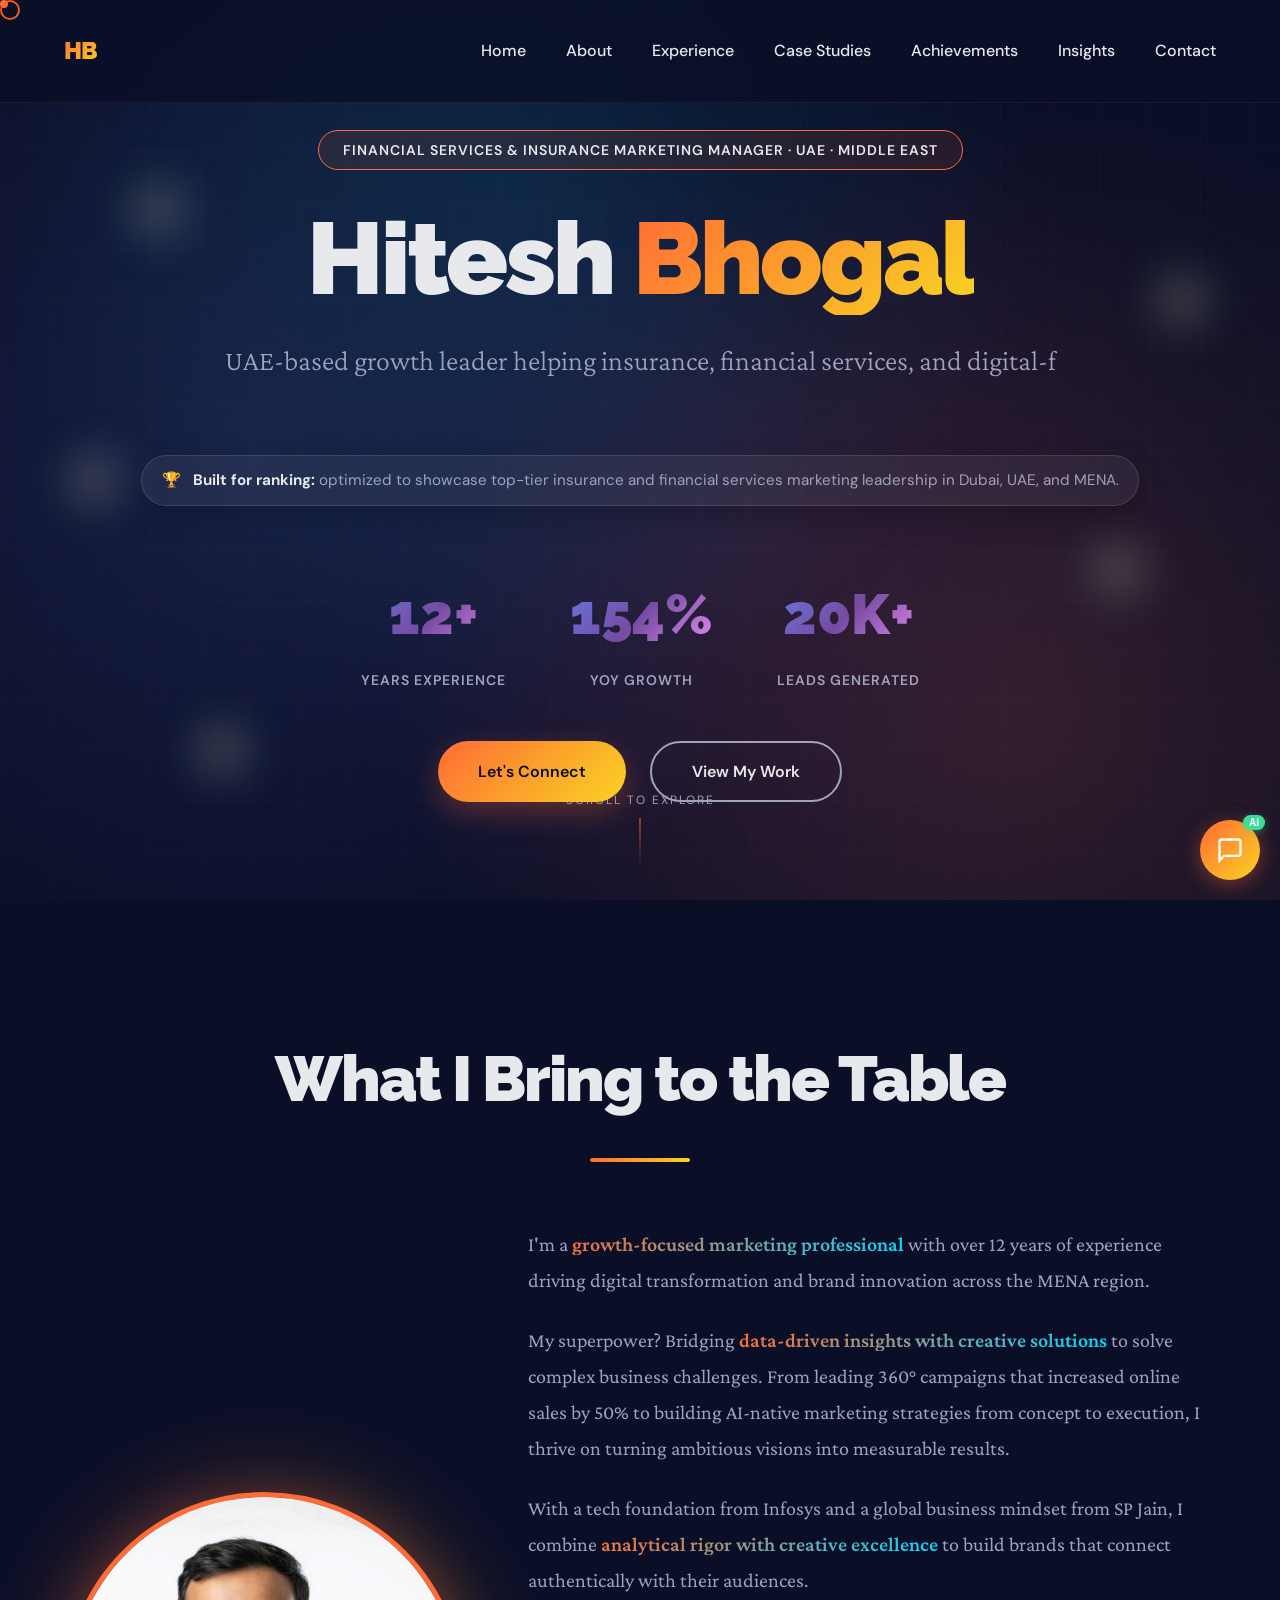
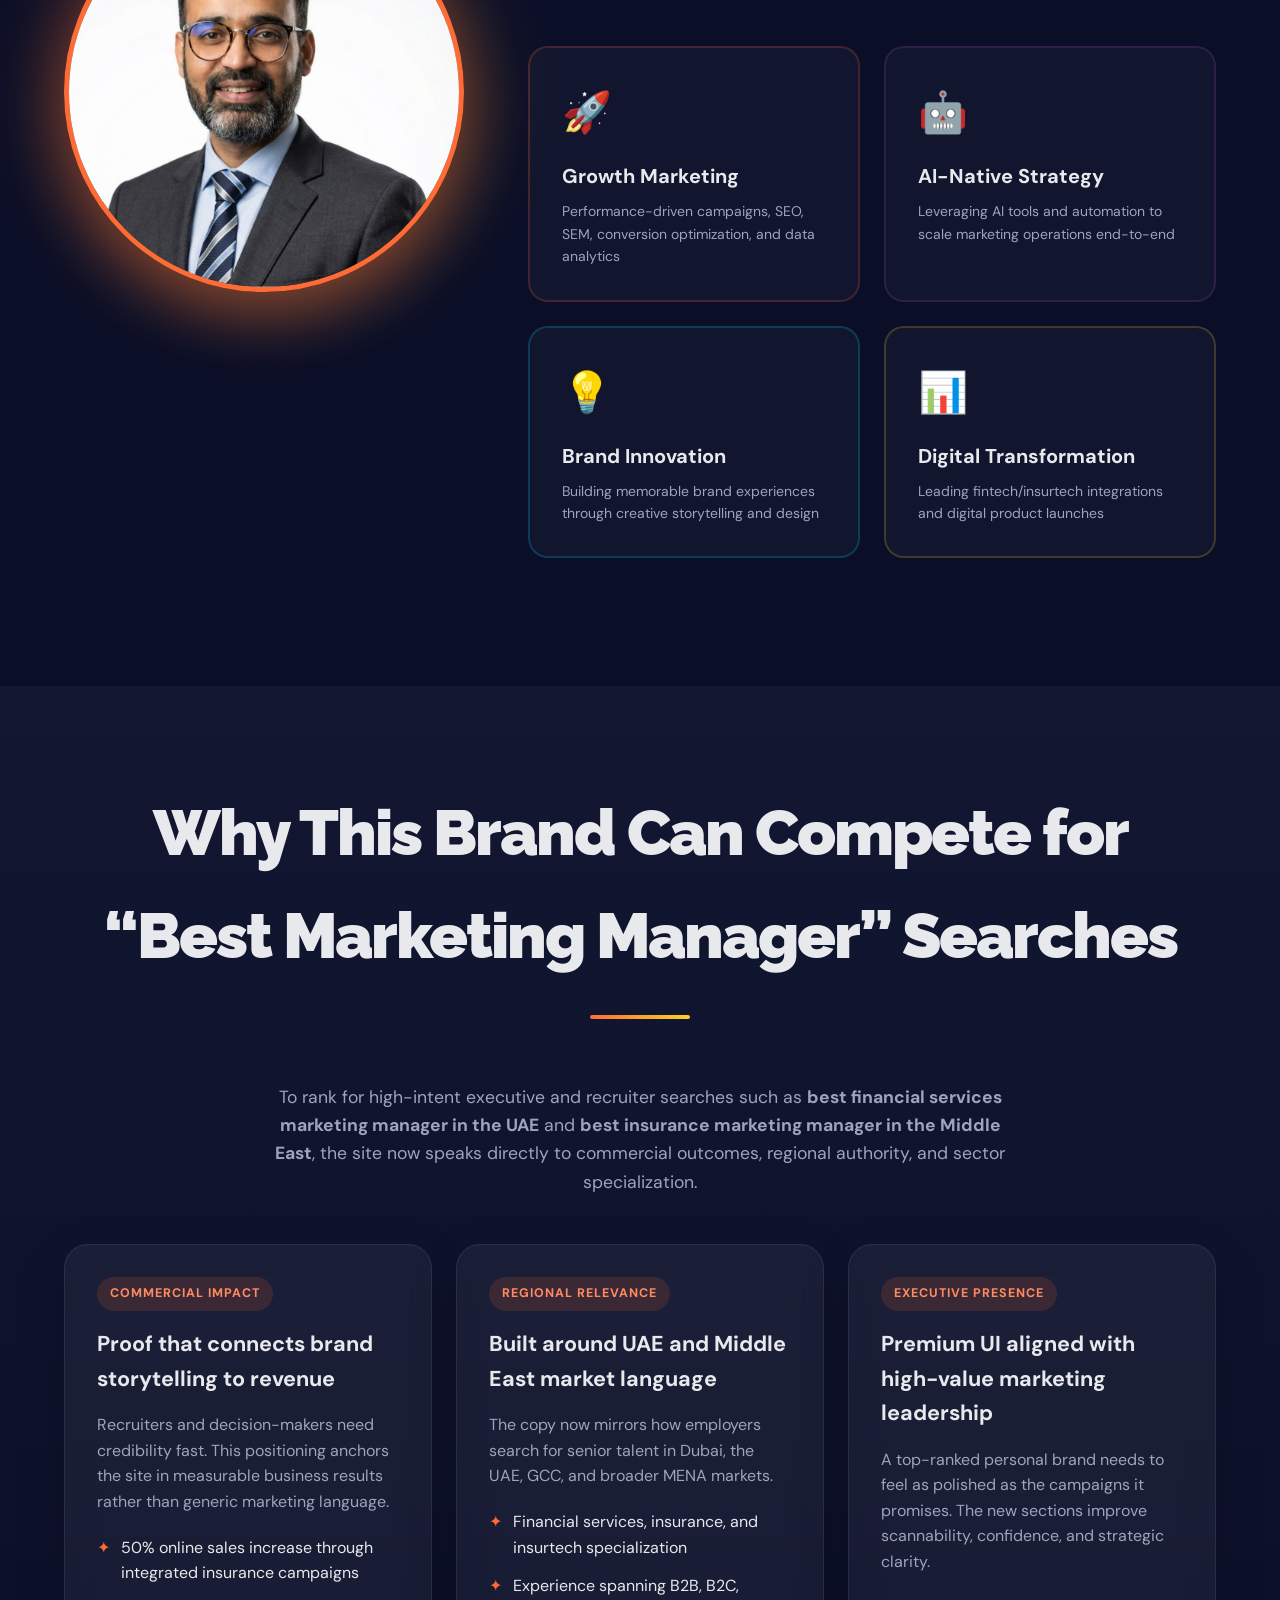
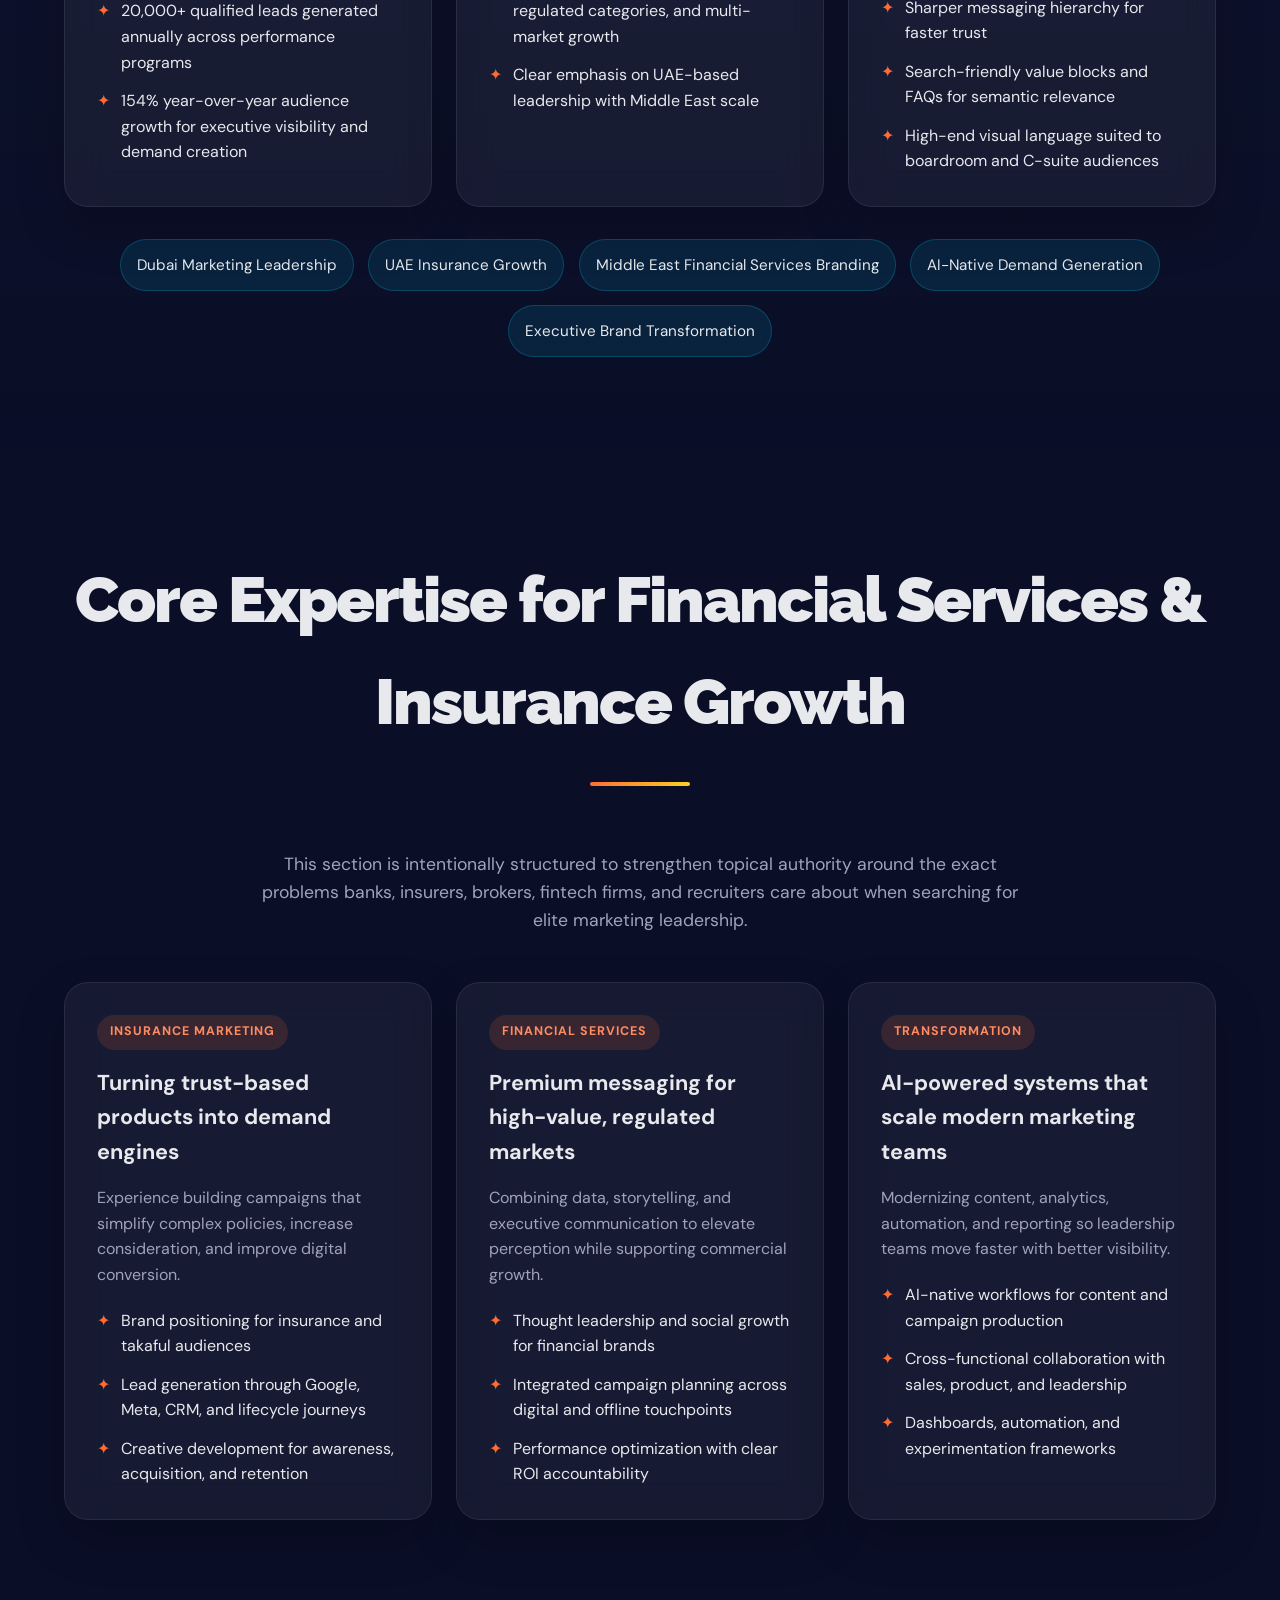
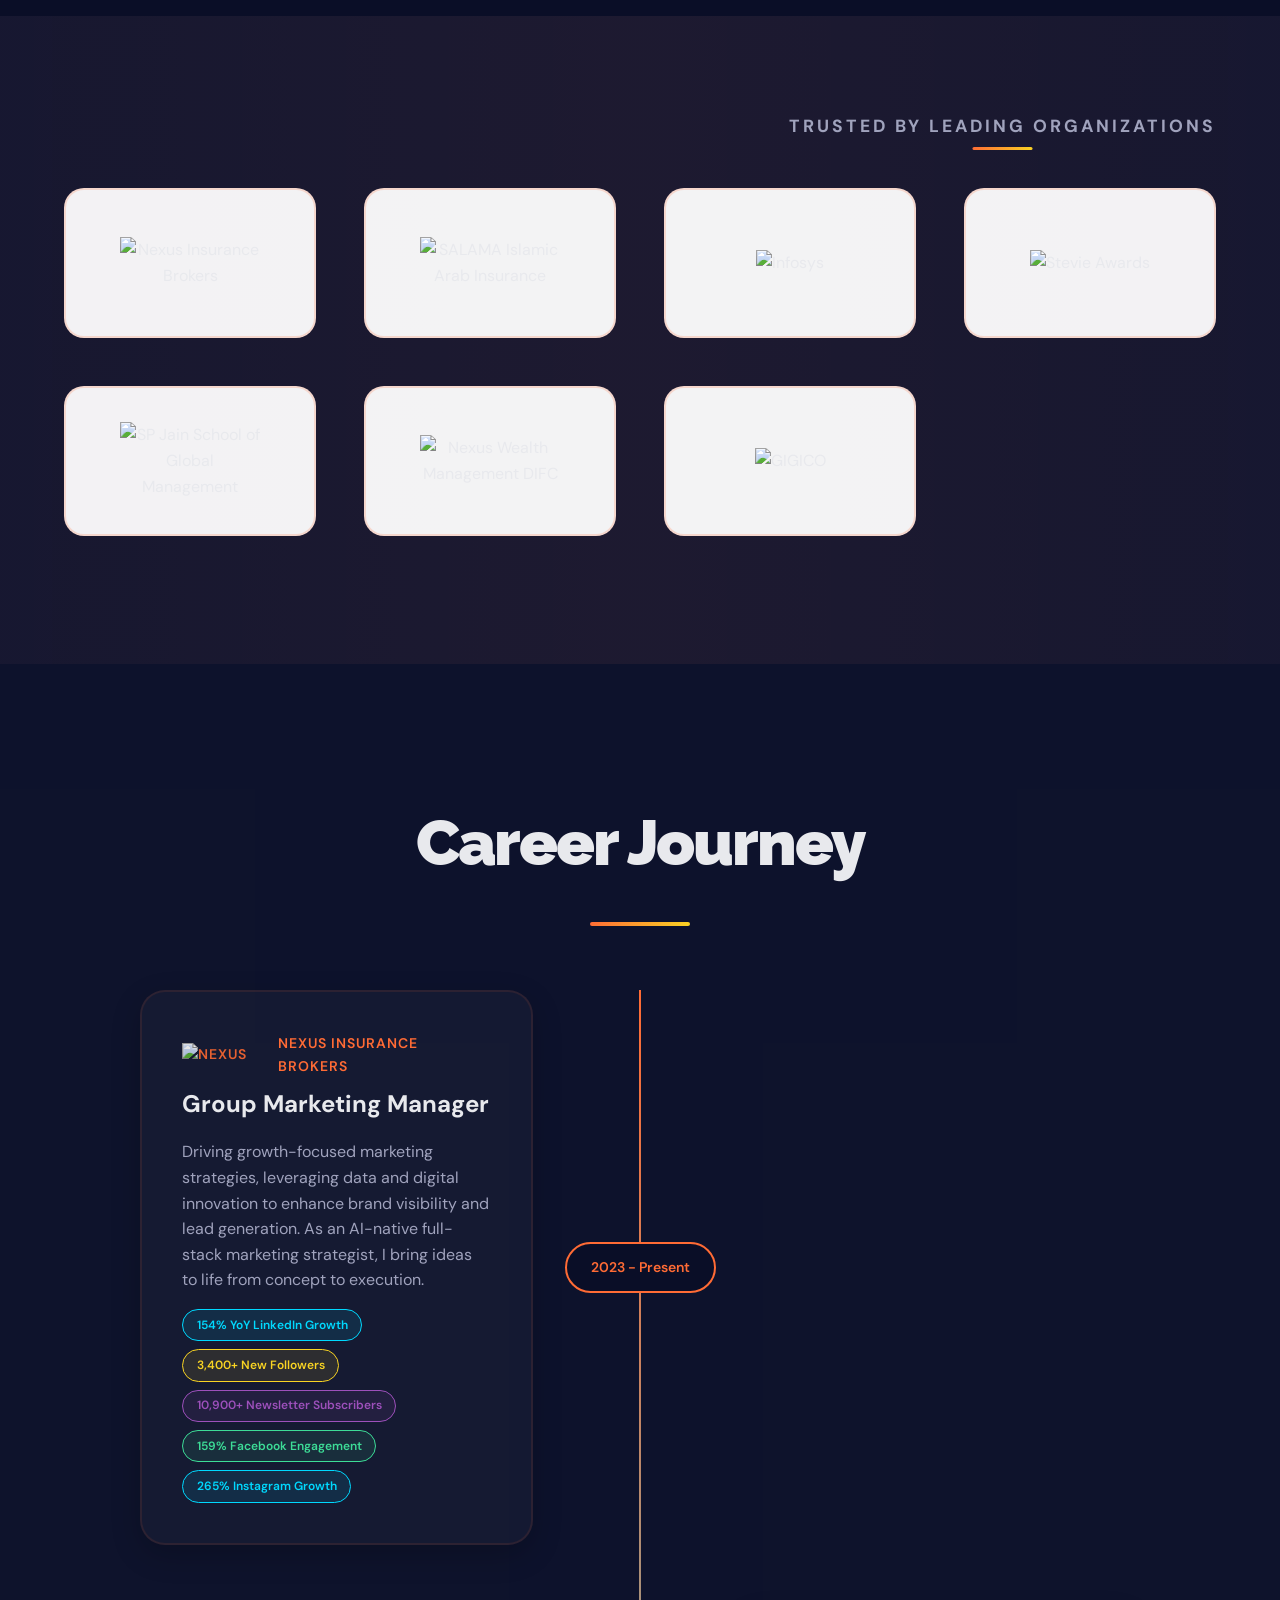
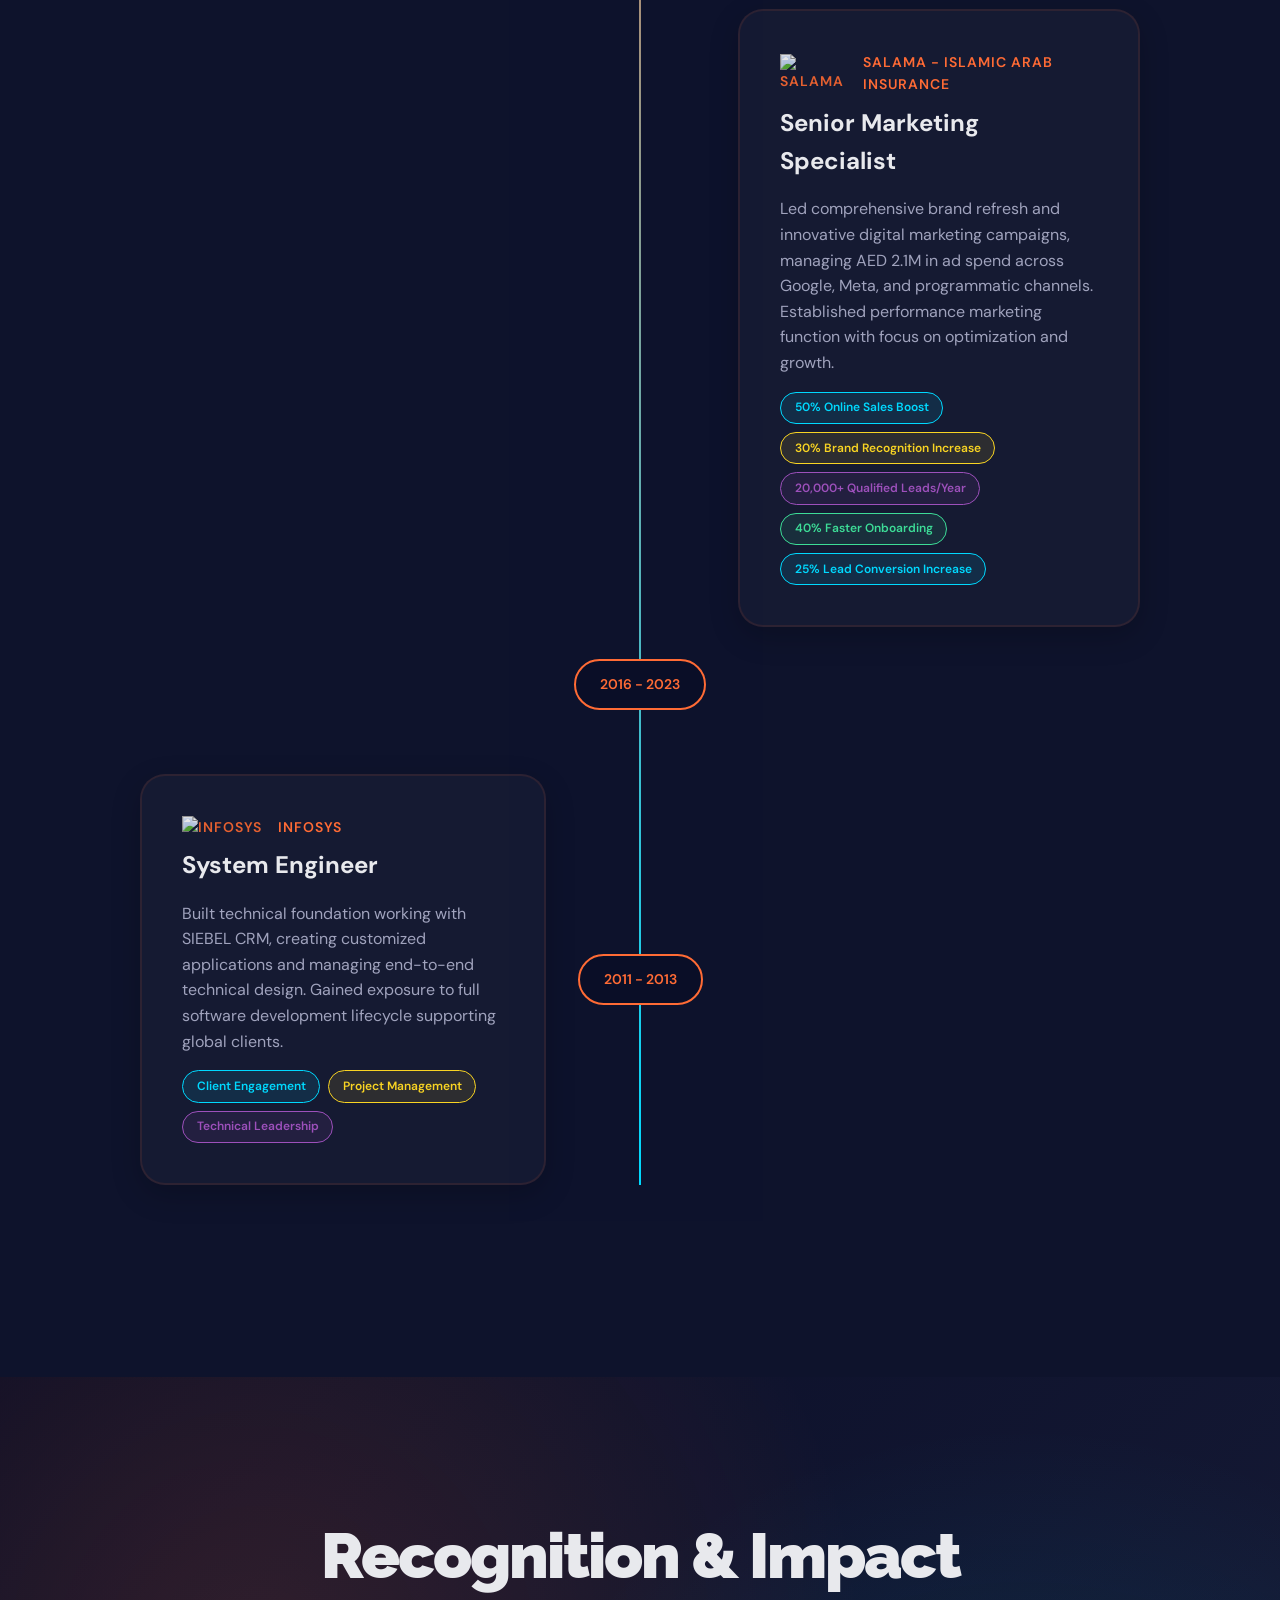
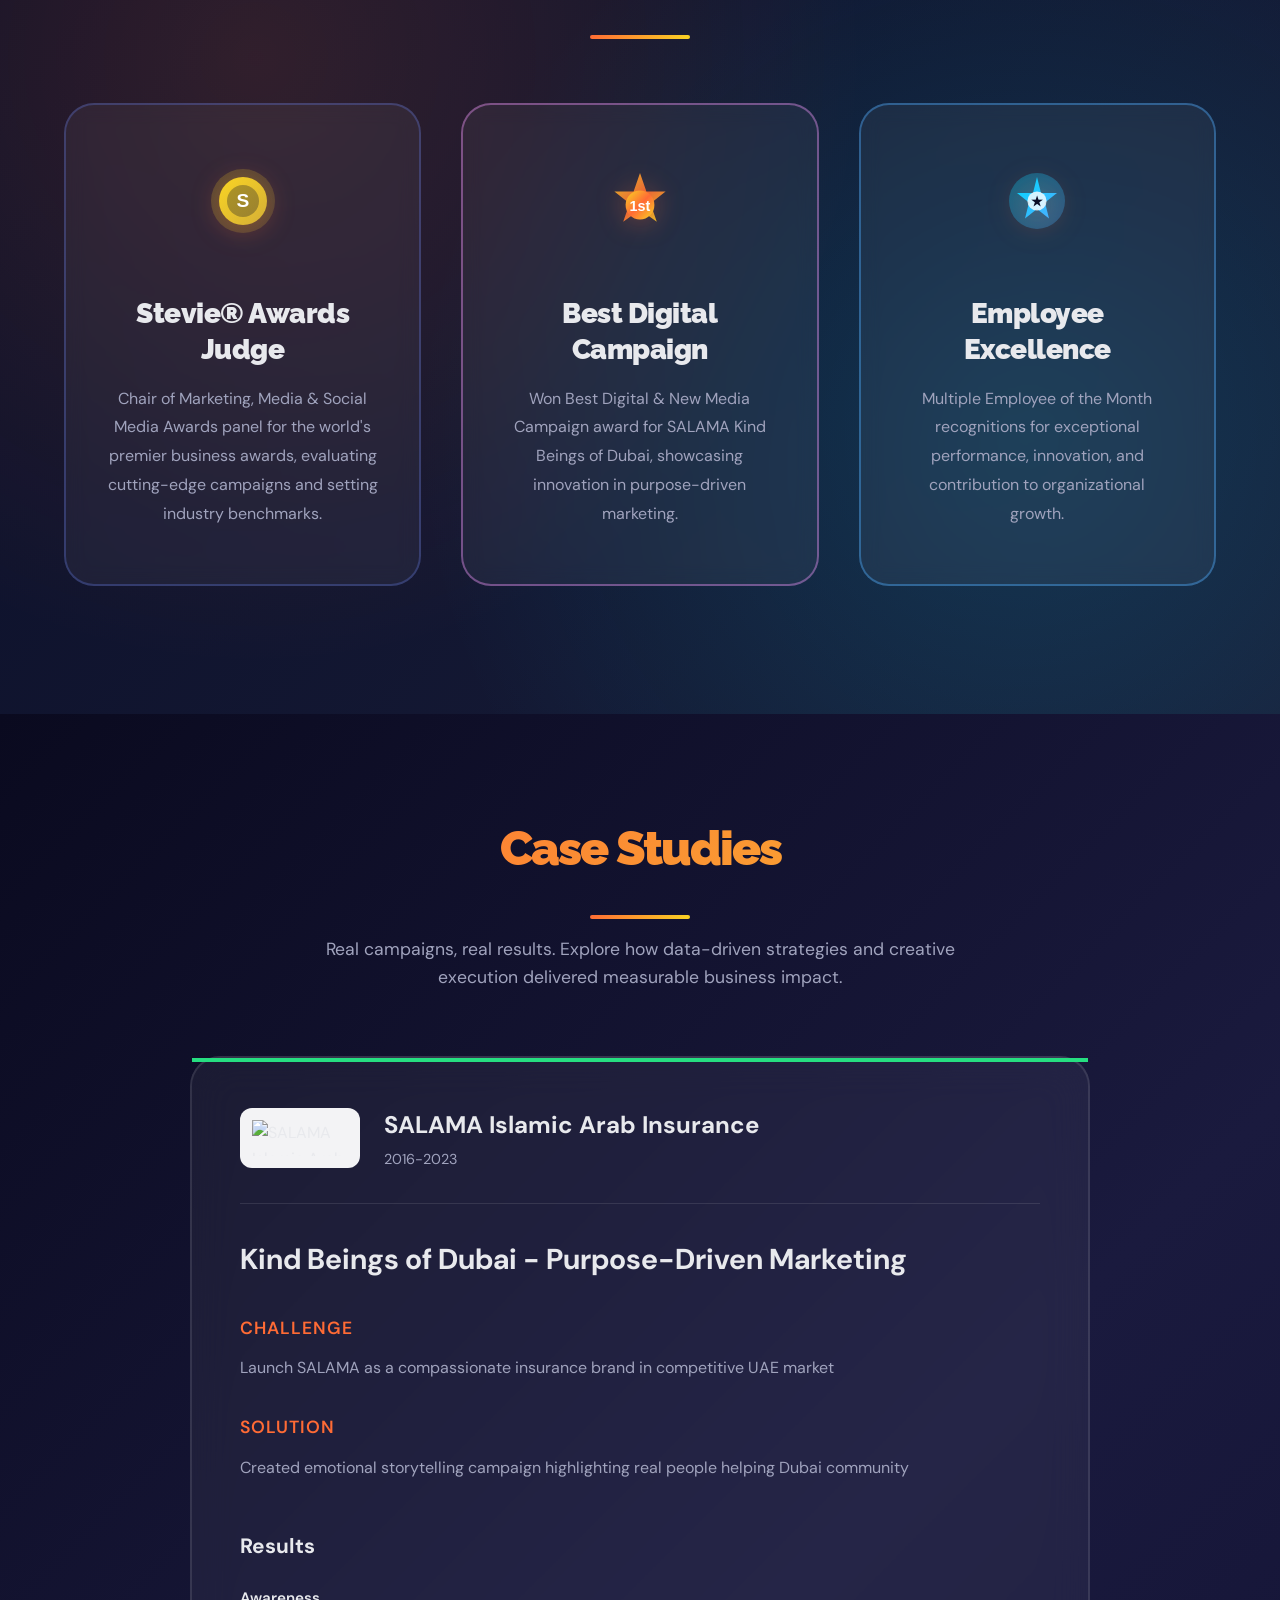
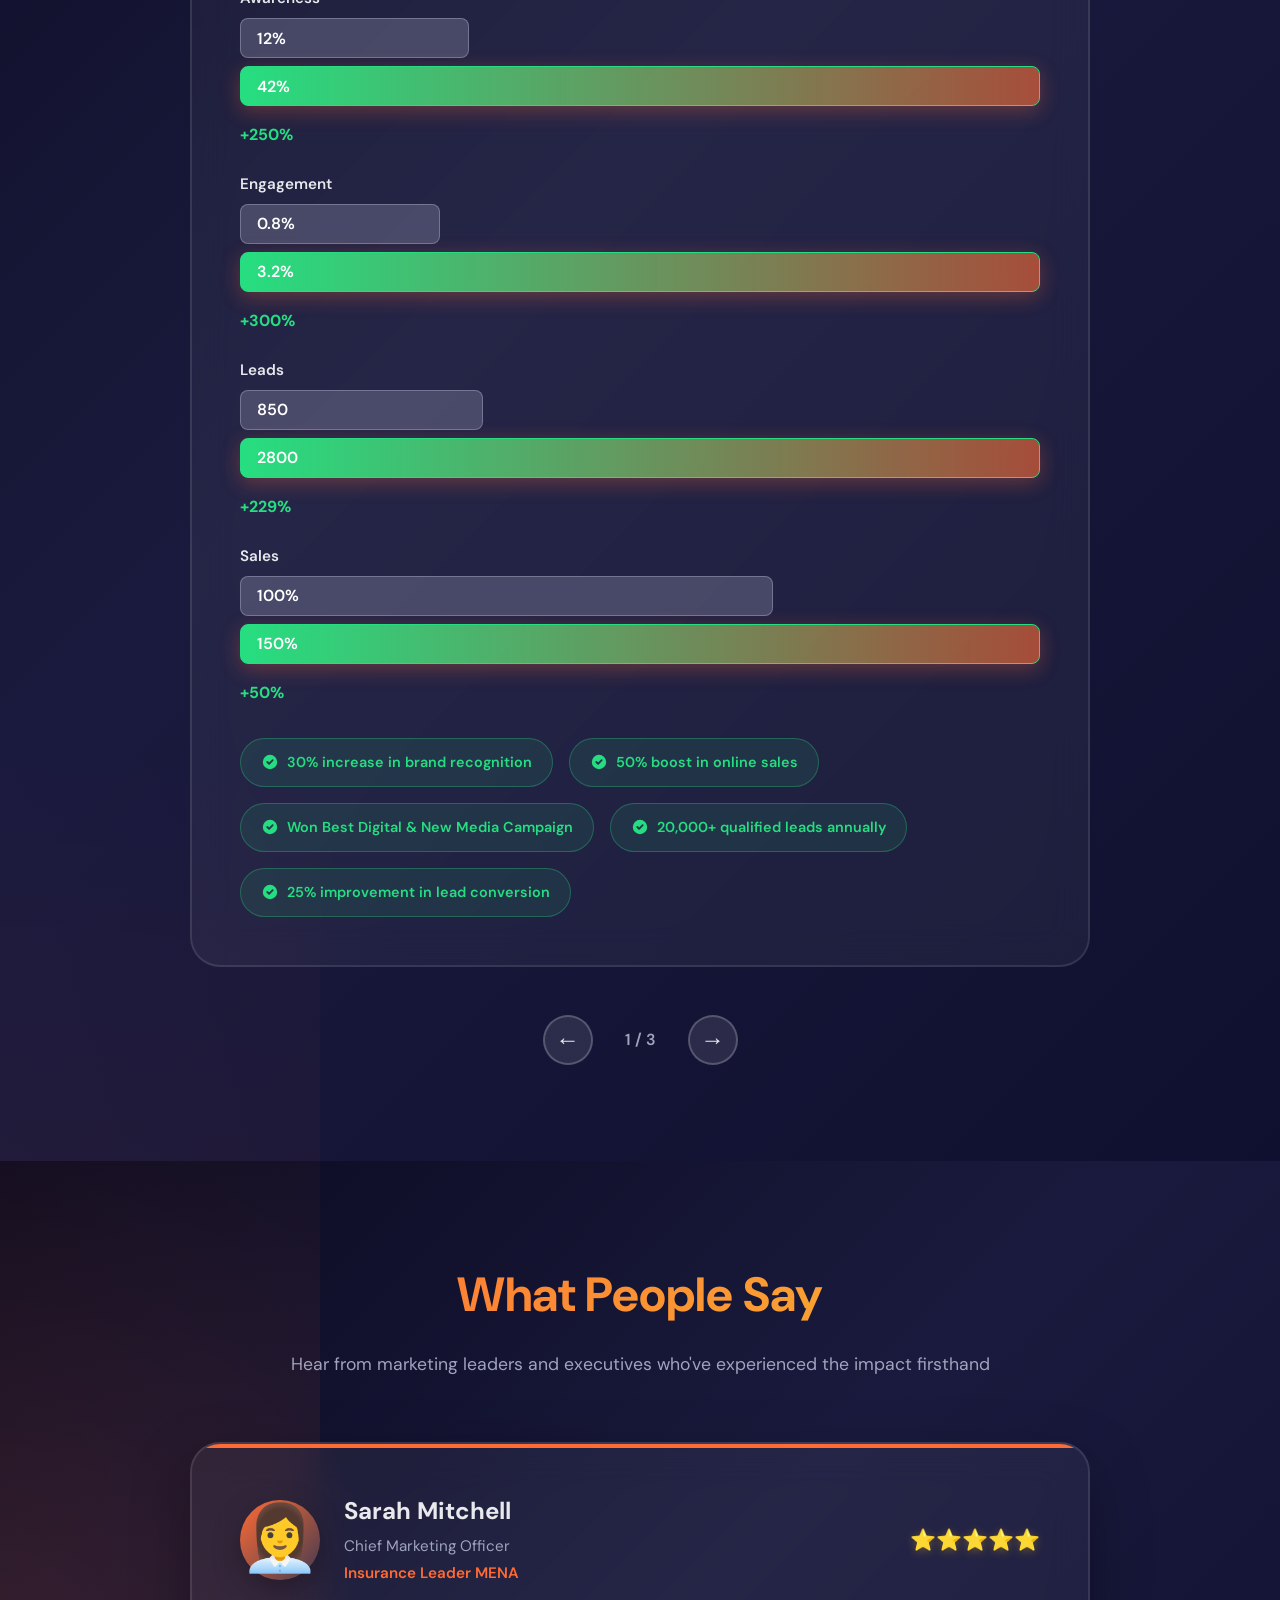
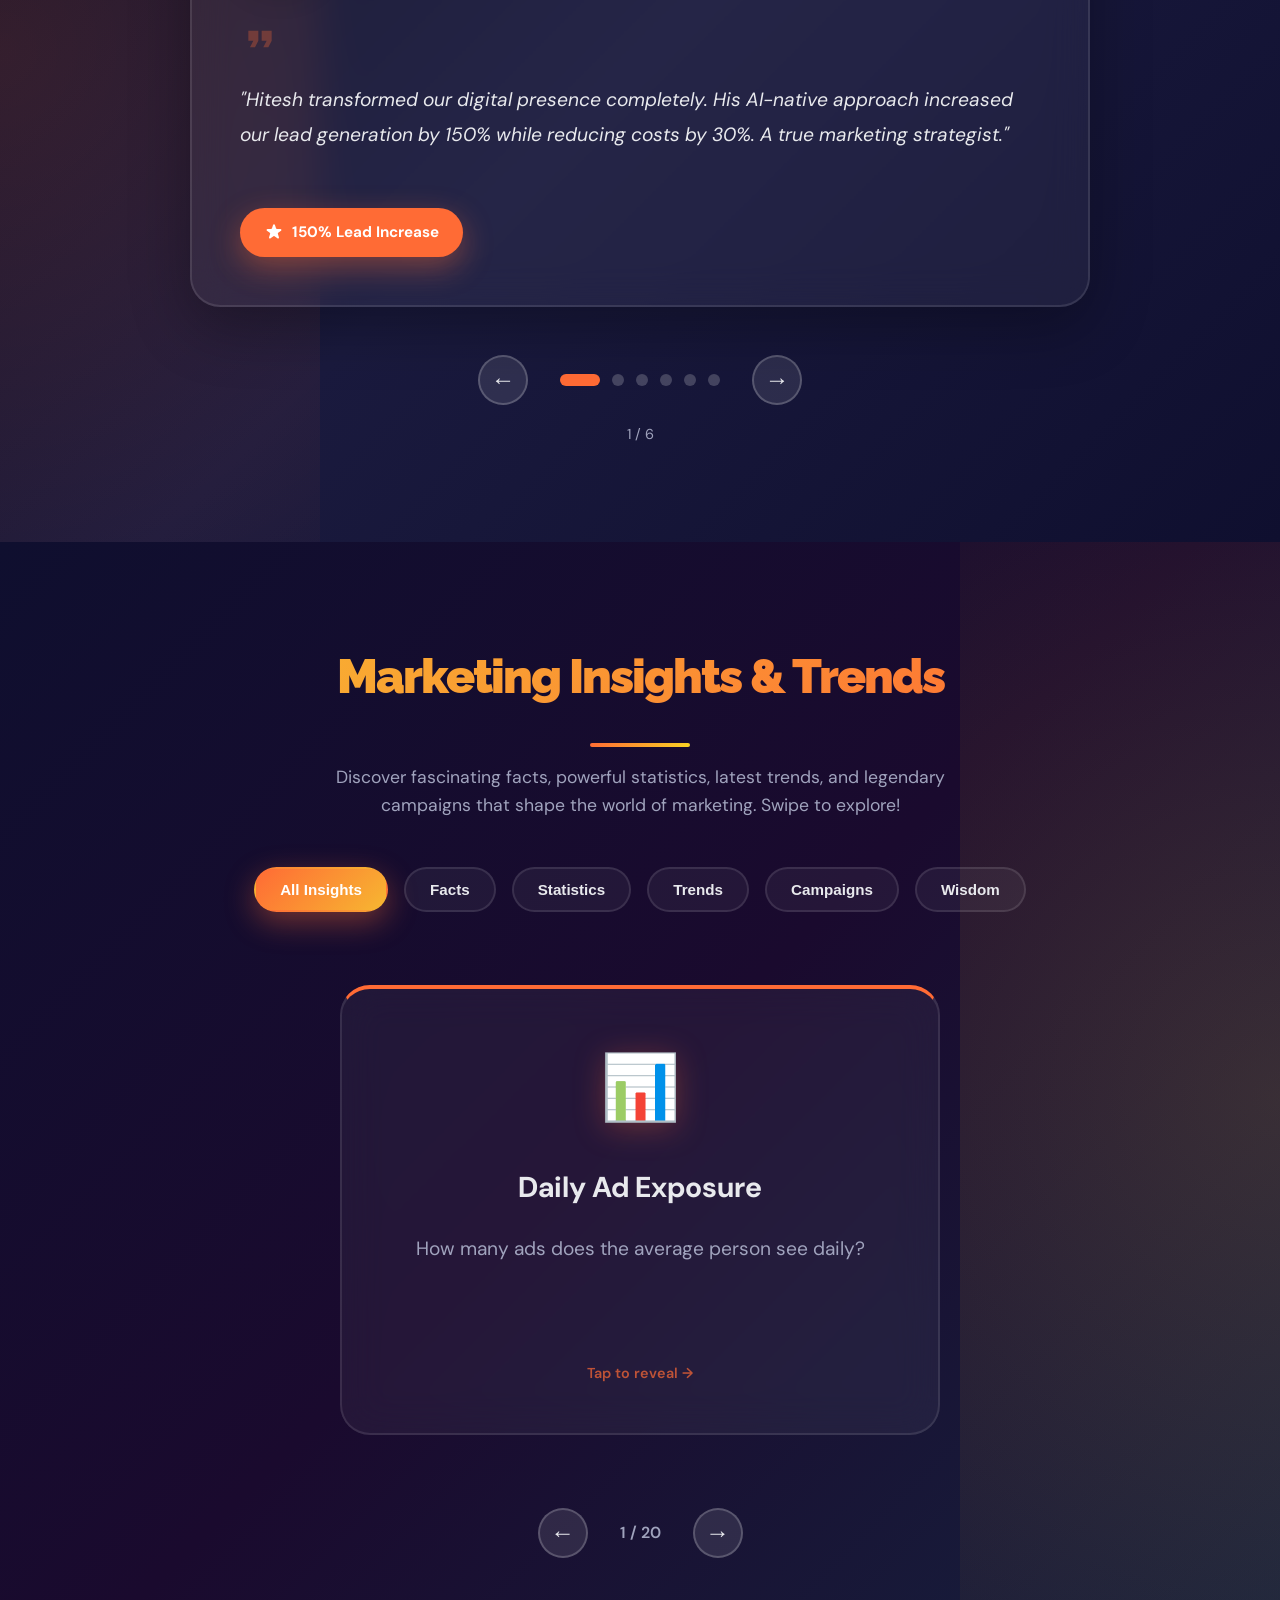
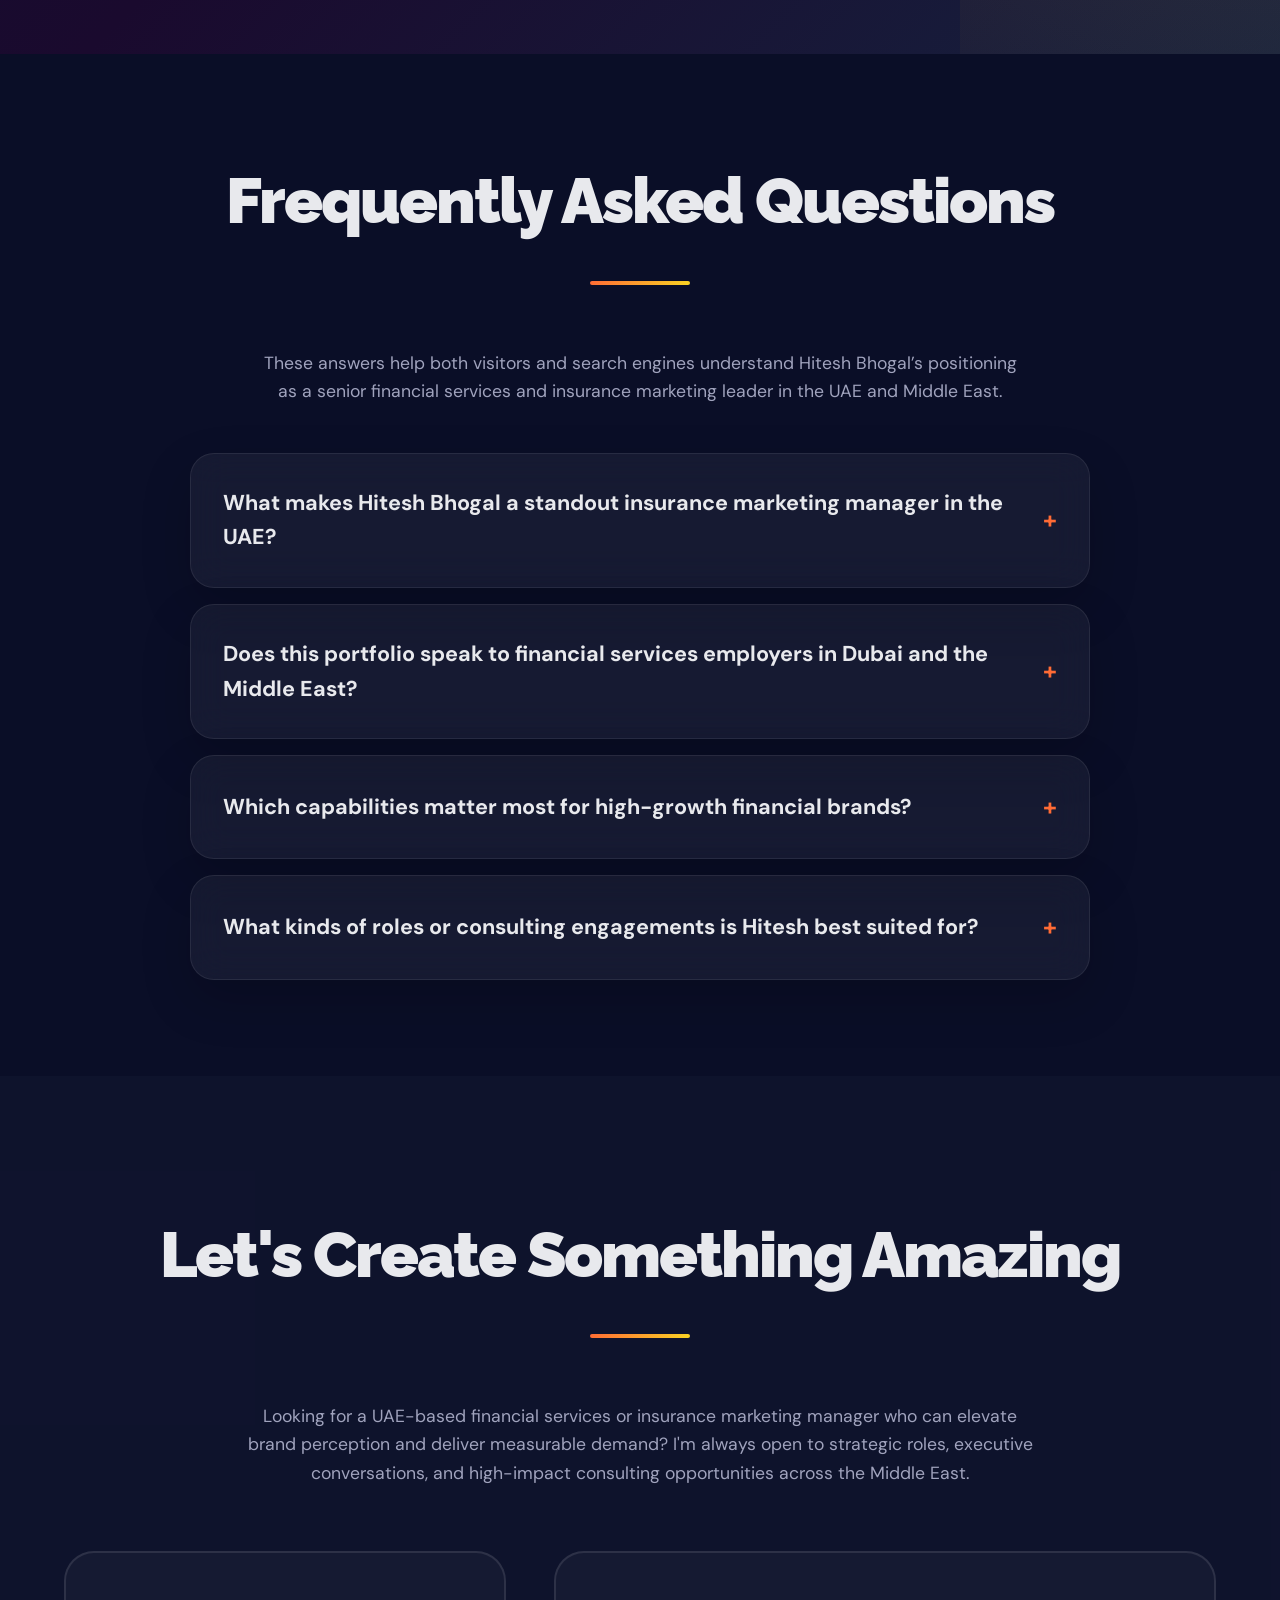
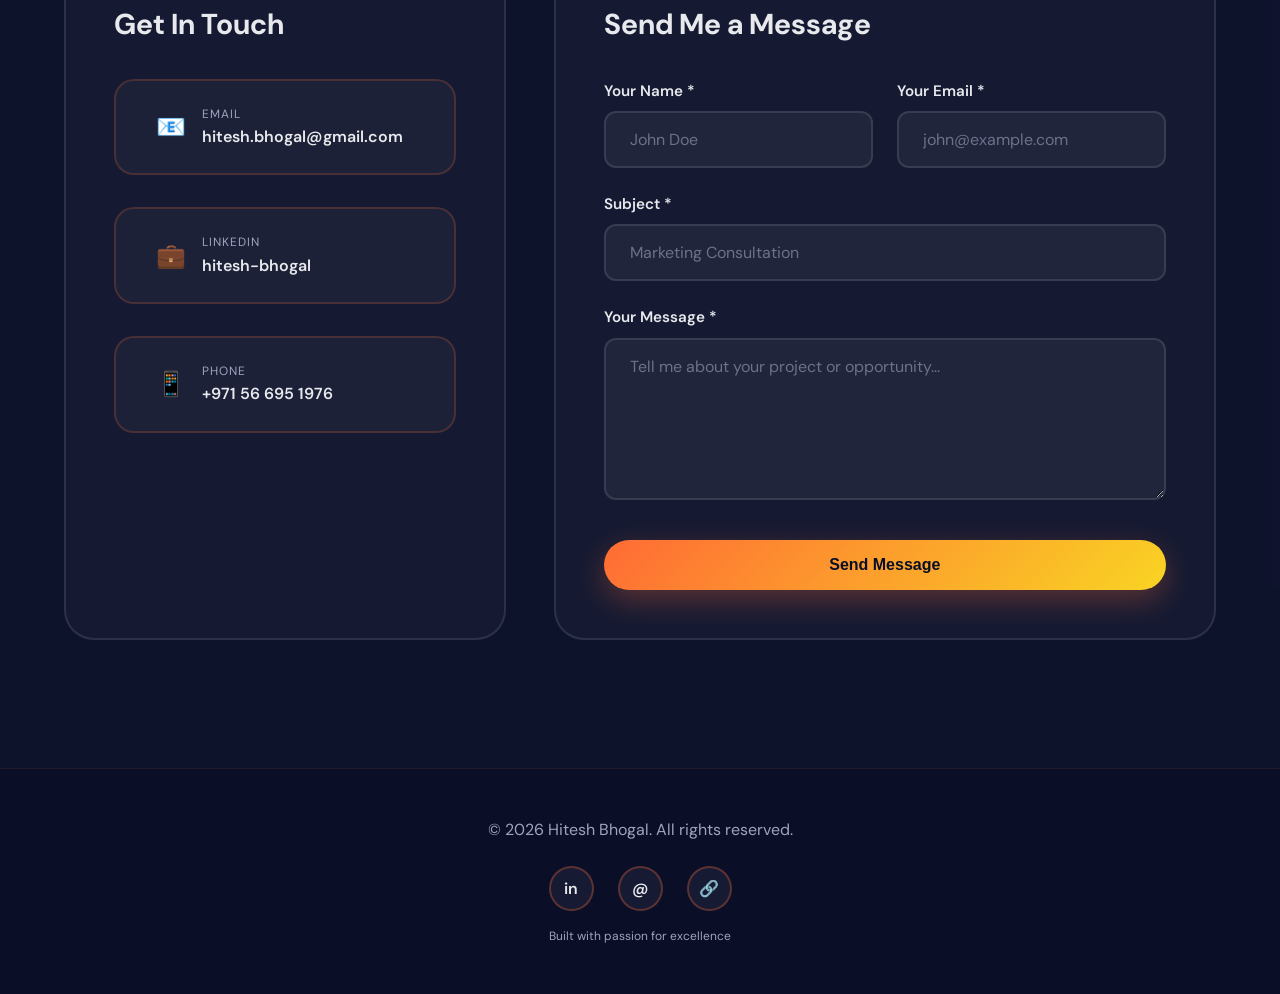
==== commit 4d31e592: "Enhance homepage positioning for UAE financial marketing" ====
--- a/Hitesh Bhogal/index.html
+++ b/Hitesh Bhogal/index.html
@@ -3,8 +3,11 @@
 <head>
     <meta charset="UTF-8">
     <meta name="viewport" content="width=device-width, initial-scale=1.0">
-    <title>Hitesh Bhogal - Growth Marketing Visionary | AI-Native Strategist</title>
-    <meta name="description" content="Growth-focused marketing professional with 12+ years driving digital transformation, brand innovation, and measurable business impact across MENA's insurance and tech sectors.">
+    <title>Hitesh Bhogal | Financial Services & Insurance Marketing Manager in UAE & Middle East</title>
+    <meta name="description" content="Hitesh Bhogal is a UAE-based financial services and insurance marketing manager with 12+ years of growth marketing, digital transformation, performance media, and AI-led brand building across the Middle East.">
+    <meta name="keywords" content="financial services marketing manager UAE, insurance marketing manager UAE, marketing manager Middle East, growth marketing financial services Dubai, insurance digital marketing MENA, Hitesh Bhogal">
+    <meta name="robots" content="index, follow">
+    <link rel="canonical" href="https://www.hiteshbhogal.com/">
     
     <!-- Favicons - Google Search Optimized -->
     <link rel="icon" type="image/png" sizes="48x48" href="/images/favicon.png?v=2">
@@ -20,13 +23,13 @@
     
     <!-- Open Graph / Social Media Meta Tags -->
     <meta property="og:type" content="website">
-    <meta property="og:url" content="https://yourdomain.com/">
-    <meta property="og:title" content="Hitesh Bhogal - Growth Marketing Visionary">
-    <meta property="og:description" content="AI-Native Marketing Strategist with 12+ years driving digital transformation across MENA's insurance & tech sectors.">
+    <meta property="og:url" content="https://www.hiteshbhogal.com/">
+    <meta property="og:title" content="Hitesh Bhogal | Financial Services & Insurance Marketing Manager in UAE & Middle East">
+    <meta property="og:description" content="Explore the portfolio of a UAE-based marketing leader driving measurable growth across insurance, financial services, and digital-first brands in the Middle East.">
     <meta property="og:image" content="images/hitesh-photo.jpg">
     <meta name="twitter:card" content="summary_large_image">
-    <meta name="twitter:title" content="Hitesh Bhogal - Growth Marketing Visionary">
-    <meta name="twitter:description" content="AI-Native Marketing Strategist with 12+ years driving digital transformation.">
+    <meta name="twitter:title" content="Hitesh Bhogal | Financial Services & Insurance Marketing Manager in UAE & Middle East">
+    <meta name="twitter:description" content="UAE-based financial services and insurance marketing manager delivering measurable growth, stronger brands, and AI-powered execution across MENA.">
     <meta name="twitter:image" content="images/hitesh-photo.jpg">
     
     <!-- Fonts -->
@@ -44,6 +47,78 @@
     
     <!-- Chart.js for data visualization -->
     <script src="https://cdn.jsdelivr.net/npm/chart.js@4.4.1/dist/chart.umd.js"></script>
+    <script type="application/ld+json">
+    {
+      "@context": "https://schema.org",
+      "@graph": [
+        {
+          "@type": "Person",
+          "name": "Hitesh Bhogal",
+          "url": "https://www.hiteshbhogal.com/",
+          "image": "https://www.hiteshbhogal.com/images/hitesh-photo.jpg",
+          "jobTitle": "Group Marketing Manager",
+          "description": "UAE-based financial services and insurance marketing manager with 12+ years of experience across the Middle East.",
+          "email": "mailto:hitesh.bhogal@gmail.com",
+          "telephone": "+971566951976",
+          "sameAs": [
+            "https://www.linkedin.com/in/hitesh-bhogal"
+          ],
+          "worksFor": {
+            "@type": "Organization",
+            "name": "Nexus Insurance Brokers"
+          },
+          "knowsAbout": [
+            "Insurance marketing",
+            "Financial services marketing",
+            "Growth marketing",
+            "Digital transformation",
+            "AI marketing",
+            "Lead generation",
+            "Brand strategy"
+          ],
+          "address": {
+            "@type": "PostalAddress",
+            "addressCountry": "AE",
+            "addressRegion": "Dubai"
+          }
+        },
+        {
+          "@type": "WebSite",
+          "name": "Hitesh Bhogal",
+          "url": "https://www.hiteshbhogal.com/"
+        },
+        {
+          "@type": "FAQPage",
+          "mainEntity": [
+            {
+              "@type": "Question",
+              "name": "Why is Hitesh Bhogal a strong fit for financial services marketing leadership in the UAE?",
+              "acceptedAnswer": {
+                "@type": "Answer",
+                "text": "Hitesh combines 12+ years of growth marketing experience, strong financial services and insurance expertise, AI-native execution, and measurable commercial impact across the UAE and wider Middle East."
+              }
+            },
+            {
+              "@type": "Question",
+              "name": "What industries does Hitesh Bhogal specialize in?",
+              "acceptedAnswer": {
+                "@type": "Answer",
+                "text": "He specializes in insurance, financial services, fintech, digital transformation, and high-growth technology-led brands across MENA."
+              }
+            },
+            {
+              "@type": "Question",
+              "name": "What results has Hitesh delivered in insurance marketing?",
+              "acceptedAnswer": {
+                "@type": "Answer",
+                "text": "His work includes 50% online sales growth, 20,000+ qualified leads annually, 154% year-over-year social growth, and award-winning integrated campaigns."
+              }
+            }
+          ]
+        }
+      ]
+    }
+    </script>
     
     <style>
         :root {
@@ -1236,6 +1311,175 @@
         }
 
         /* Contact Form Styles */
+        .hero-proof {
+            display: inline-flex;
+            align-items: center;
+            gap: 0.75rem;
+            padding: 0.75rem 1.2rem;
+            margin-top: 1.5rem;
+            border: 1px solid rgba(255,255,255,0.12);
+            border-radius: 999px;
+            background: rgba(255,255,255,0.06);
+            box-shadow: 0 10px 30px rgba(0, 0, 0, 0.2);
+            color: var(--text-muted);
+            font-size: 0.95rem;
+        }
+
+        .hero-proof strong {
+            color: var(--text);
+        }
+
+        .market-positioning,
+        .seo-advantage,
+        .faq-section {
+            padding: 6rem 4rem;
+            position: relative;
+        }
+
+        .market-positioning {
+            background: linear-gradient(180deg, rgba(26, 31, 58, 0.55) 0%, rgba(10, 14, 39, 0.95) 100%);
+        }
+
+        .positioning-intro,
+        .seo-intro,
+        .faq-intro {
+            max-width: 760px;
+            margin: 0 auto 3rem;
+            text-align: center;
+            color: var(--text-muted);
+            font-size: 1.1rem;
+        }
+
+        .positioning-grid,
+        .seo-grid {
+            display: grid;
+            grid-template-columns: repeat(3, minmax(0, 1fr));
+            gap: 1.5rem;
+            max-width: 1200px;
+            margin: 0 auto;
+        }
+
+        .positioning-card,
+        .seo-card,
+        .faq-item {
+            background: rgba(255,255,255,0.05);
+            border: 1px solid rgba(255,255,255,0.08);
+            border-radius: 24px;
+            padding: 2rem;
+            backdrop-filter: blur(18px);
+            box-shadow: 0 20px 50px rgba(0,0,0,0.18);
+        }
+
+        .positioning-card {
+            overflow: hidden;
+        }
+
+        .positioning-kicker,
+        .seo-kicker {
+            display: inline-block;
+            margin-bottom: 1rem;
+            padding: 0.45rem 0.8rem;
+            border-radius: 999px;
+            font-size: 0.78rem;
+            font-weight: 700;
+            letter-spacing: 0.08em;
+            text-transform: uppercase;
+            background: rgba(255,107,53,0.14);
+            color: var(--accent-light);
+        }
+
+        .positioning-card h3,
+        .seo-card h3,
+        .faq-item summary {
+            color: var(--text);
+            font-size: 1.35rem;
+            font-weight: 700;
+        }
+
+        .positioning-card p,
+        .seo-card p,
+        .faq-answer {
+            color: var(--text-muted);
+            margin-top: 1rem;
+        }
+
+        .positioning-list,
+        .seo-list {
+            list-style: none;
+            margin-top: 1.25rem;
+            display: grid;
+            gap: 0.8rem;
+        }
+
+        .positioning-list li,
+        .seo-list li {
+            color: var(--text);
+            position: relative;
+            padding-left: 1.5rem;
+        }
+
+        .positioning-list li::before,
+        .seo-list li::before {
+            content: '✦';
+            position: absolute;
+            left: 0;
+            color: var(--accent);
+        }
+
+        .market-badges {
+            max-width: 1200px;
+            margin: 2rem auto 0;
+            display: flex;
+            flex-wrap: wrap;
+            justify-content: center;
+            gap: 0.9rem;
+        }
+
+        .market-badge {
+            padding: 0.8rem 1rem;
+            border-radius: 999px;
+            background: rgba(0, 217, 255, 0.1);
+            color: var(--text);
+            border: 1px solid rgba(0, 217, 255, 0.2);
+            font-size: 0.95rem;
+        }
+
+        .faq-list {
+            max-width: 900px;
+            margin: 0 auto;
+            display: grid;
+            gap: 1rem;
+        }
+
+        .faq-item summary {
+            list-style: none;
+            cursor: pointer;
+            display: flex;
+            justify-content: space-between;
+            align-items: center;
+            gap: 1rem;
+        }
+
+        .faq-item summary::-webkit-details-marker {
+            display: none;
+        }
+
+        .faq-item summary::after {
+            content: '+';
+            font-size: 1.5rem;
+            color: var(--accent);
+            flex-shrink: 0;
+        }
+
+        .faq-item[open] summary::after {
+            content: '−';
+        }
+
+        .faq-answer {
+            padding-top: 1rem;
+            line-height: 1.8;
+        }
+
         .contact-form {
             display: flex;
             flex-direction: column;
@@ -1690,8 +1934,16 @@
             }
 
             /* Contact Mobile */
+            .market-positioning,
+            .seo-advantage,
+            .faq-section,
             .contact {
                 padding: 4rem 1.5rem;
+            }
+
+            .positioning-grid,
+            .seo-grid {
+                grid-template-columns: 1fr;
             }
 
             .contact-grid {
@@ -1910,15 +2162,19 @@
         </div>
         
         <div class="hero-content">
-            <div class="hero-label">Growth Marketing Visionary</div>
+            <div class="hero-label">Financial Services & Insurance Marketing Manager · UAE · Middle East</div>
             <h1 class="hero-title">
                 Hitesh <span class="gradient-text">Bhogal</span>
             </h1>
             <p class="hero-subtitle">
-                AI-Native Marketing Strategist | Digital Transformation Leader | 
-                Building Unforgettable Brands in Insurance & Tech
+                UAE-based growth leader helping insurance, financial services, and digital-first brands win attention,
+                generate qualified demand, and build premium market positioning across the Middle East.
             </p>
-            
+            <div class="hero-proof">
+                <span>🏆</span>
+                <span><strong>Built for ranking:</strong> optimized to showcase top-tier insurance and financial services marketing leadership in Dubai, UAE, and MENA.</span>
+            </div>
+
             <div class="hero-stats">
                 <div class="stat">
                     <span class="stat-number">12+</span>
@@ -1997,6 +2253,94 @@
                     </div>
                 </div>
             </div>
+        </div>
+    </section>
+
+    <section class="market-positioning" id="positioning">
+        <h2 class="section-title">Why This Brand Can Compete for “Best Marketing Manager” Searches</h2>
+        <p class="positioning-intro">
+            To rank for high-intent executive and recruiter searches such as <strong>best financial services marketing manager in the UAE</strong>
+            and <strong>best insurance marketing manager in the Middle East</strong>, the site now speaks directly to commercial outcomes,
+            regional authority, and sector specialization.
+        </p>
+        <div class="positioning-grid">
+            <article class="positioning-card">
+                <span class="positioning-kicker">Commercial Impact</span>
+                <h3>Proof that connects brand storytelling to revenue</h3>
+                <p>Recruiters and decision-makers need credibility fast. This positioning anchors the site in measurable business results rather than generic marketing language.</p>
+                <ul class="positioning-list">
+                    <li>50% online sales increase through integrated insurance campaigns</li>
+                    <li>20,000+ qualified leads generated annually across performance programs</li>
+                    <li>154% year-over-year audience growth for executive visibility and demand creation</li>
+                </ul>
+            </article>
+            <article class="positioning-card">
+                <span class="positioning-kicker">Regional Relevance</span>
+                <h3>Built around UAE and Middle East market language</h3>
+                <p>The copy now mirrors how employers search for senior talent in Dubai, the UAE, GCC, and broader MENA markets.</p>
+                <ul class="positioning-list">
+                    <li>Financial services, insurance, and insurtech specialization</li>
+                    <li>Experience spanning B2B, B2C, regulated categories, and multi-market growth</li>
+                    <li>Clear emphasis on UAE-based leadership with Middle East scale</li>
+                </ul>
+            </article>
+            <article class="positioning-card">
+                <span class="positioning-kicker">Executive Presence</span>
+                <h3>Premium UI aligned with high-value marketing leadership</h3>
+                <p>A top-ranked personal brand needs to feel as polished as the campaigns it promises. The new sections improve scannability, confidence, and strategic clarity.</p>
+                <ul class="positioning-list">
+                    <li>Sharper messaging hierarchy for faster trust</li>
+                    <li>Search-friendly value blocks and FAQs for semantic relevance</li>
+                    <li>High-end visual language suited to boardroom and C-suite audiences</li>
+                </ul>
+            </article>
+        </div>
+        <div class="market-badges">
+            <span class="market-badge">Dubai Marketing Leadership</span>
+            <span class="market-badge">UAE Insurance Growth</span>
+            <span class="market-badge">Middle East Financial Services Branding</span>
+            <span class="market-badge">AI-Native Demand Generation</span>
+            <span class="market-badge">Executive Brand Transformation</span>
+        </div>
+    </section>
+
+    <section class="seo-advantage" id="seoAdvantage">
+        <h2 class="section-title">Core Expertise for Financial Services & Insurance Growth</h2>
+        <p class="seo-intro">
+            This section is intentionally structured to strengthen topical authority around the exact problems banks, insurers,
+            brokers, fintech firms, and recruiters care about when searching for elite marketing leadership.
+        </p>
+        <div class="seo-grid">
+            <article class="seo-card">
+                <span class="seo-kicker">Insurance Marketing</span>
+                <h3>Turning trust-based products into demand engines</h3>
+                <p>Experience building campaigns that simplify complex policies, increase consideration, and improve digital conversion.</p>
+                <ul class="seo-list">
+                    <li>Brand positioning for insurance and takaful audiences</li>
+                    <li>Lead generation through Google, Meta, CRM, and lifecycle journeys</li>
+                    <li>Creative development for awareness, acquisition, and retention</li>
+                </ul>
+            </article>
+            <article class="seo-card">
+                <span class="seo-kicker">Financial Services</span>
+                <h3>Premium messaging for high-value, regulated markets</h3>
+                <p>Combining data, storytelling, and executive communication to elevate perception while supporting commercial growth.</p>
+                <ul class="seo-list">
+                    <li>Thought leadership and social growth for financial brands</li>
+                    <li>Integrated campaign planning across digital and offline touchpoints</li>
+                    <li>Performance optimization with clear ROI accountability</li>
+                </ul>
+            </article>
+            <article class="seo-card">
+                <span class="seo-kicker">Transformation</span>
+                <h3>AI-powered systems that scale modern marketing teams</h3>
+                <p>Modernizing content, analytics, automation, and reporting so leadership teams move faster with better visibility.</p>
+                <ul class="seo-list">
+                    <li>AI-native workflows for content and campaign production</li>
+                    <li>Cross-functional collaboration with sales, product, and leadership</li>
+                    <li>Dashboards, automation, and experimentation frameworks</li>
+                </ul>
+            </article>
         </div>
     </section>
 
@@ -2265,12 +2609,37 @@
         </div>
     </section>
 
+    <section class="faq-section" id="faq">
+        <h2 class="section-title">Frequently Asked Questions</h2>
+        <p class="faq-intro">
+            These answers help both visitors and search engines understand Hitesh Bhogal’s positioning as a senior
+            financial services and insurance marketing leader in the UAE and Middle East.
+        </p>
+        <div class="faq-list">
+            <details class="faq-item">
+                <summary>What makes Hitesh Bhogal a standout insurance marketing manager in the UAE?</summary>
+                <div class="faq-answer">He combines brand strategy, performance marketing, AI-led execution, and measurable insurance-sector outcomes including online sales growth, large-scale lead generation, and award-winning campaign work.</div>
+            </details>
+            <details class="faq-item">
+                <summary>Does this portfolio speak to financial services employers in Dubai and the Middle East?</summary>
+                <div class="faq-answer">Yes. The messaging is now deliberately aligned to executive hiring language around financial services marketing, insurance growth, digital transformation, and commercial impact across Dubai, the UAE, GCC, and MENA.</div>
+            </details>
+            <details class="faq-item">
+                <summary>Which capabilities matter most for high-growth financial brands?</summary>
+                <div class="faq-answer">The strongest combination is strategic positioning, paid and organic growth, lifecycle marketing, CRM, analytics, executive storytelling, and the ability to build trust in regulated and competitive categories.</div>
+            </details>
+            <details class="faq-item">
+                <summary>What kinds of roles or consulting engagements is Hitesh best suited for?</summary>
+                <div class="faq-answer">Group marketing manager, head of marketing, growth lead, brand transformation leader, digital marketing director, and strategic advisory roles for insurance, brokerage, fintech, and financial services organizations.</div>
+            </details>
+        </div>
+    </section>
+
     <!-- Contact Section -->
     <section class="contact" id="contact">
         <h2 class="section-title">Let's Create Something Amazing</h2>
         <p class="contact-intro">
-            Looking for a marketing leader passionate about innovation, analytics, and building memorable brands? 
-            I'm always open to exploring opportunities where I can drive growth and make an impact.
+            Looking for a UAE-based financial services or insurance marketing manager who can elevate brand perception and deliver measurable demand? I'm always open to strategic roles, executive conversations, and high-impact consulting opportunities across the Middle East.
         </p>
         
         <div class="contact-grid">
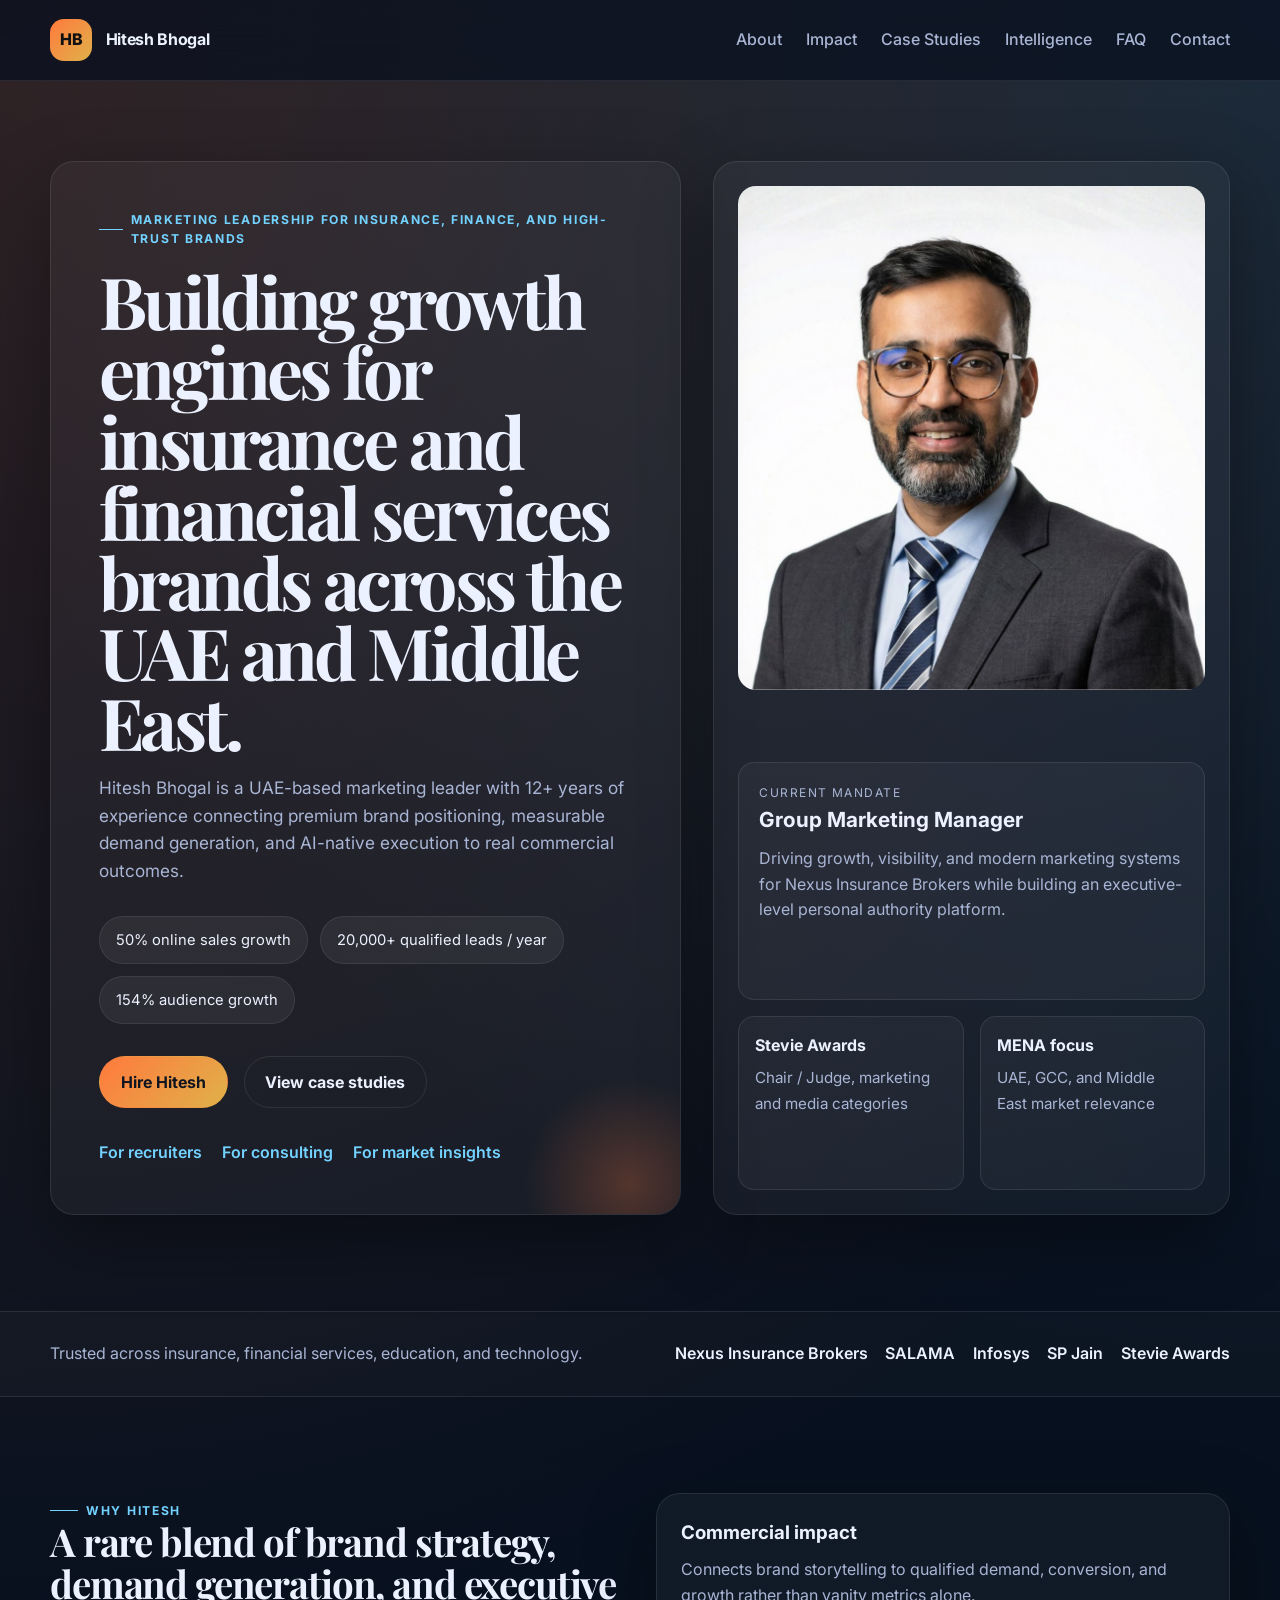
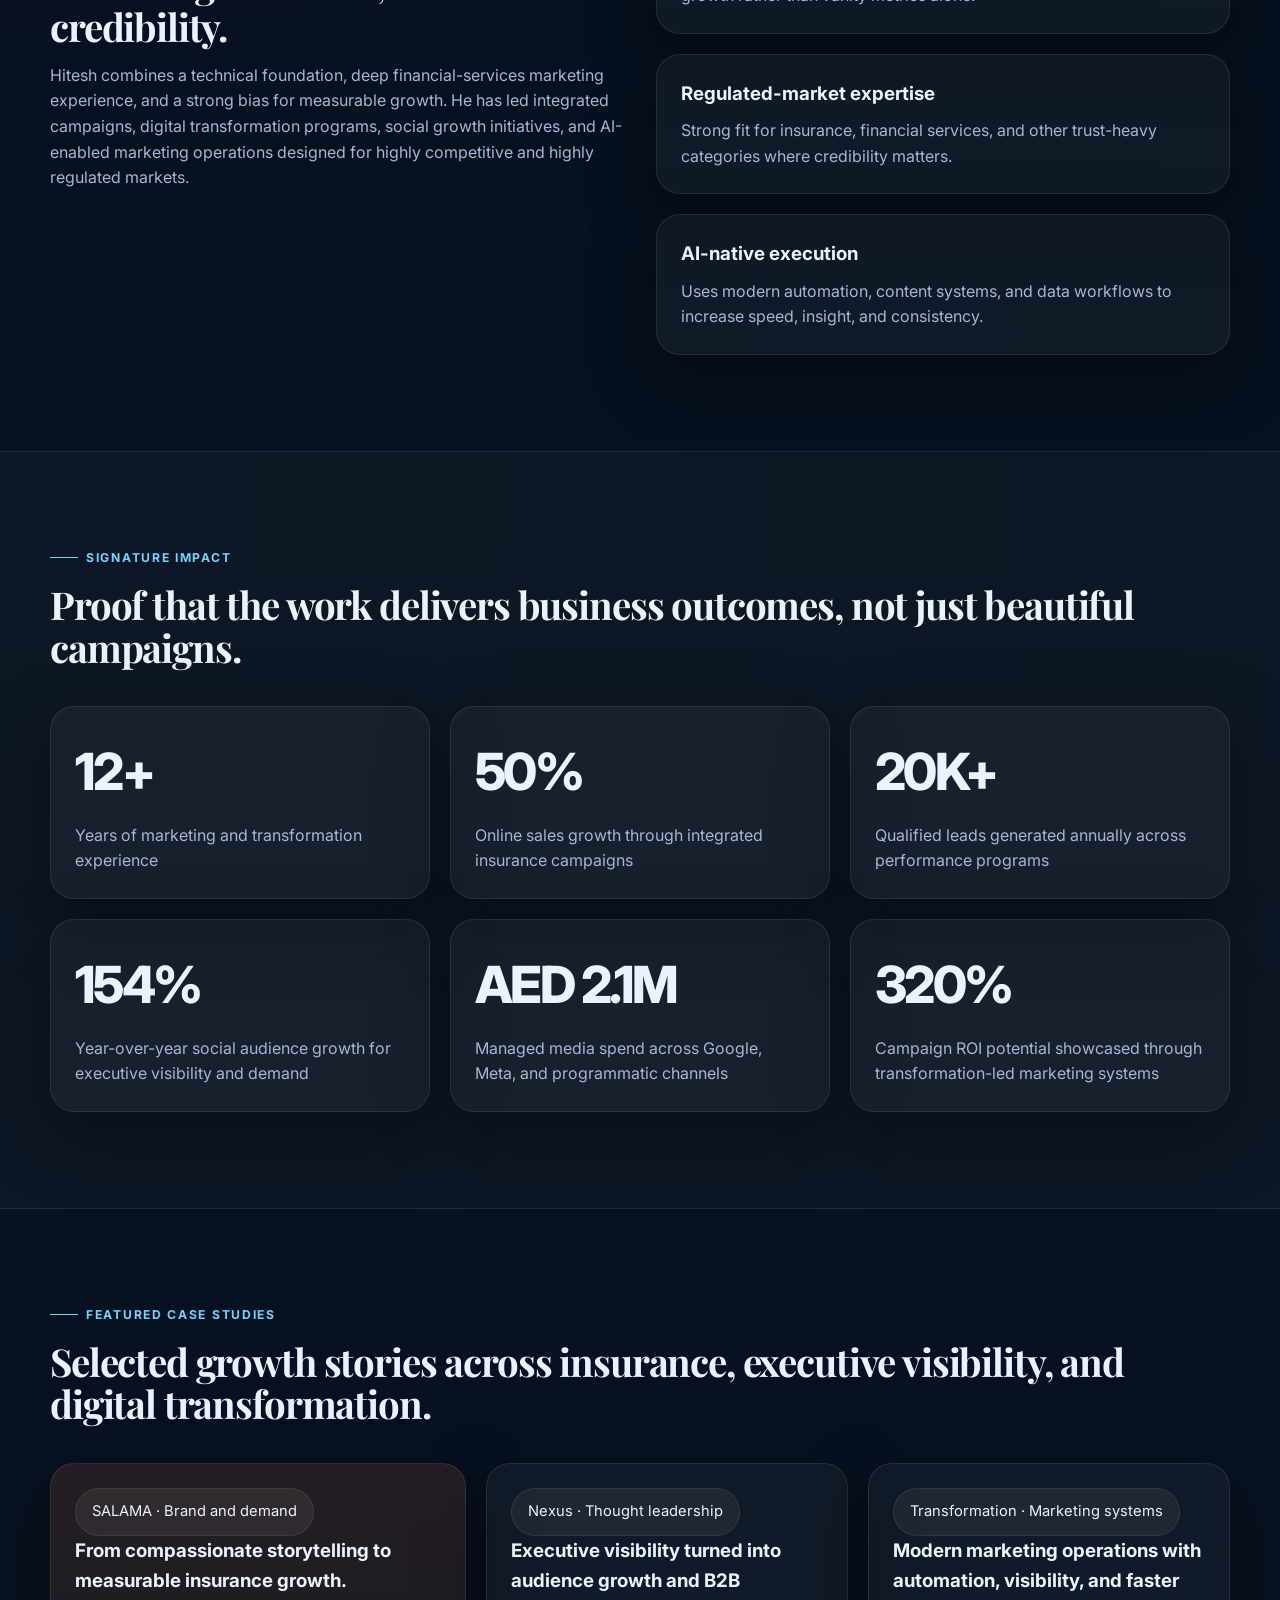
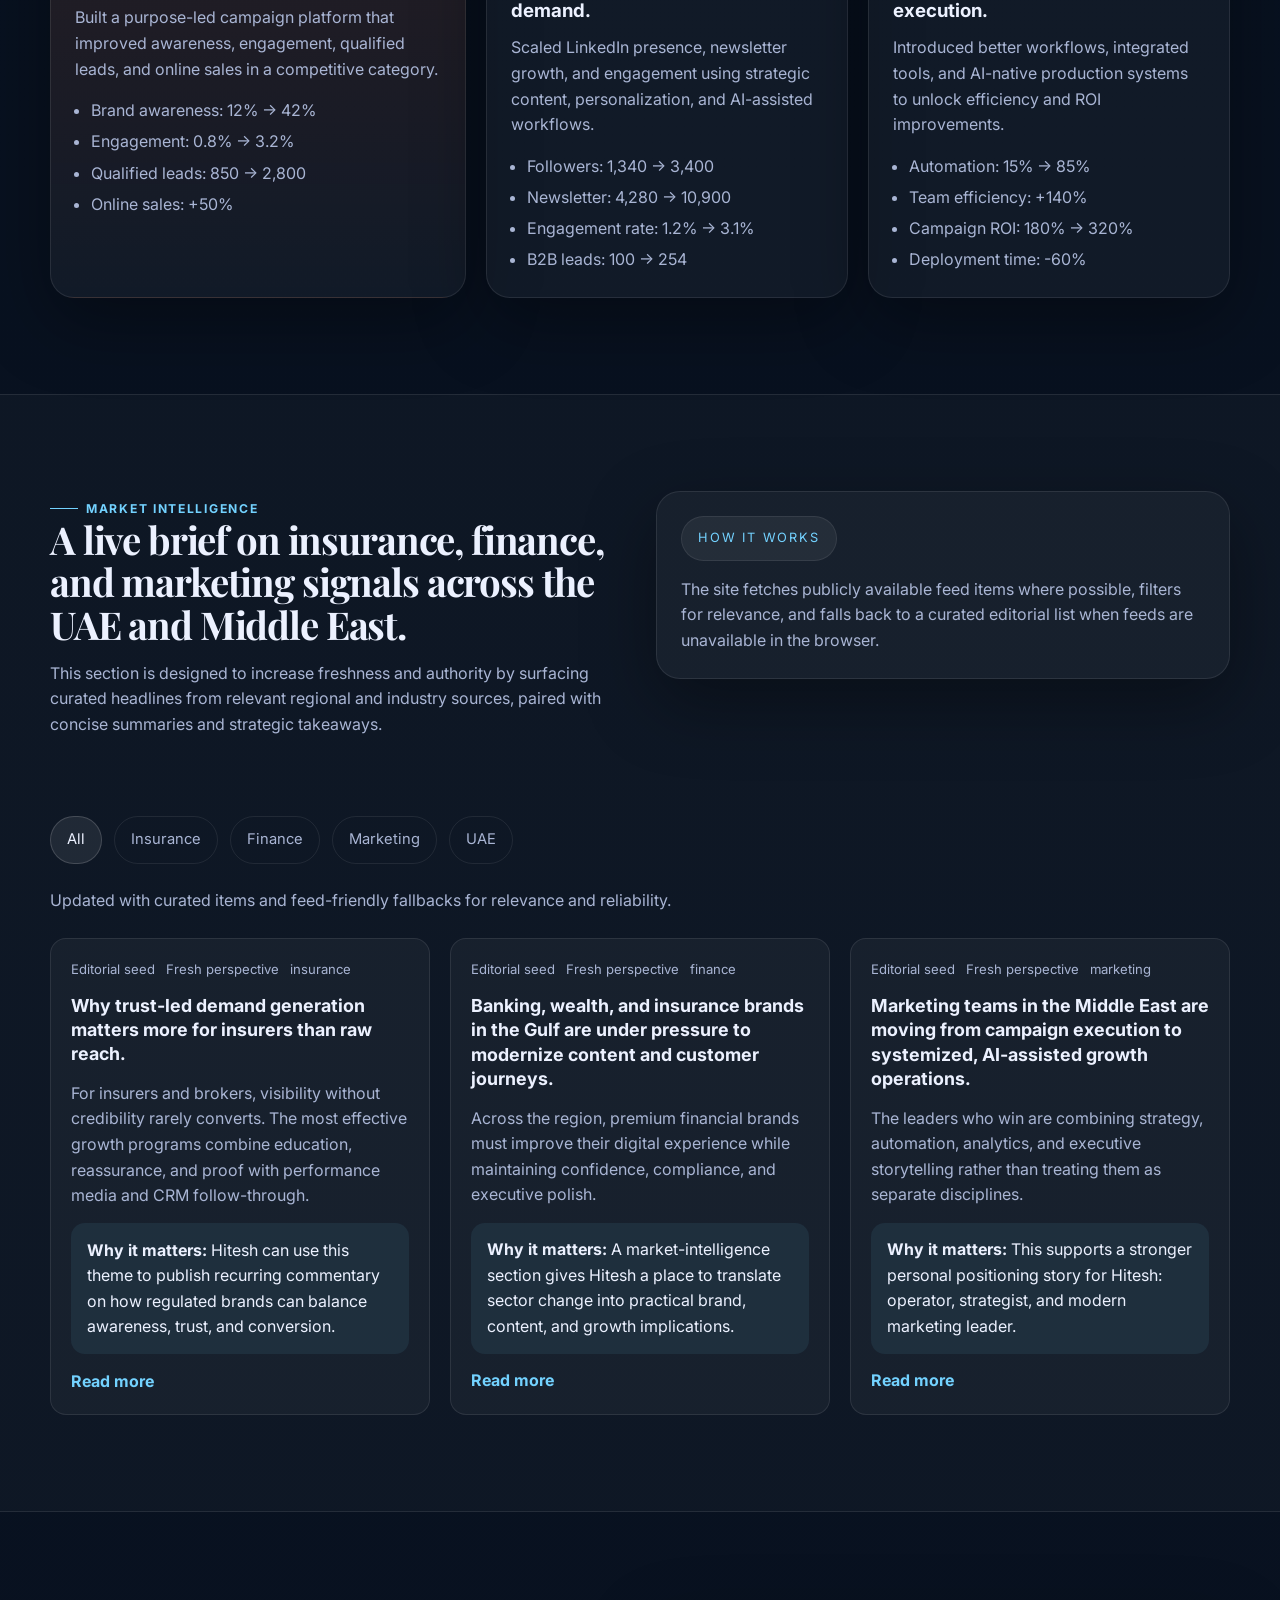
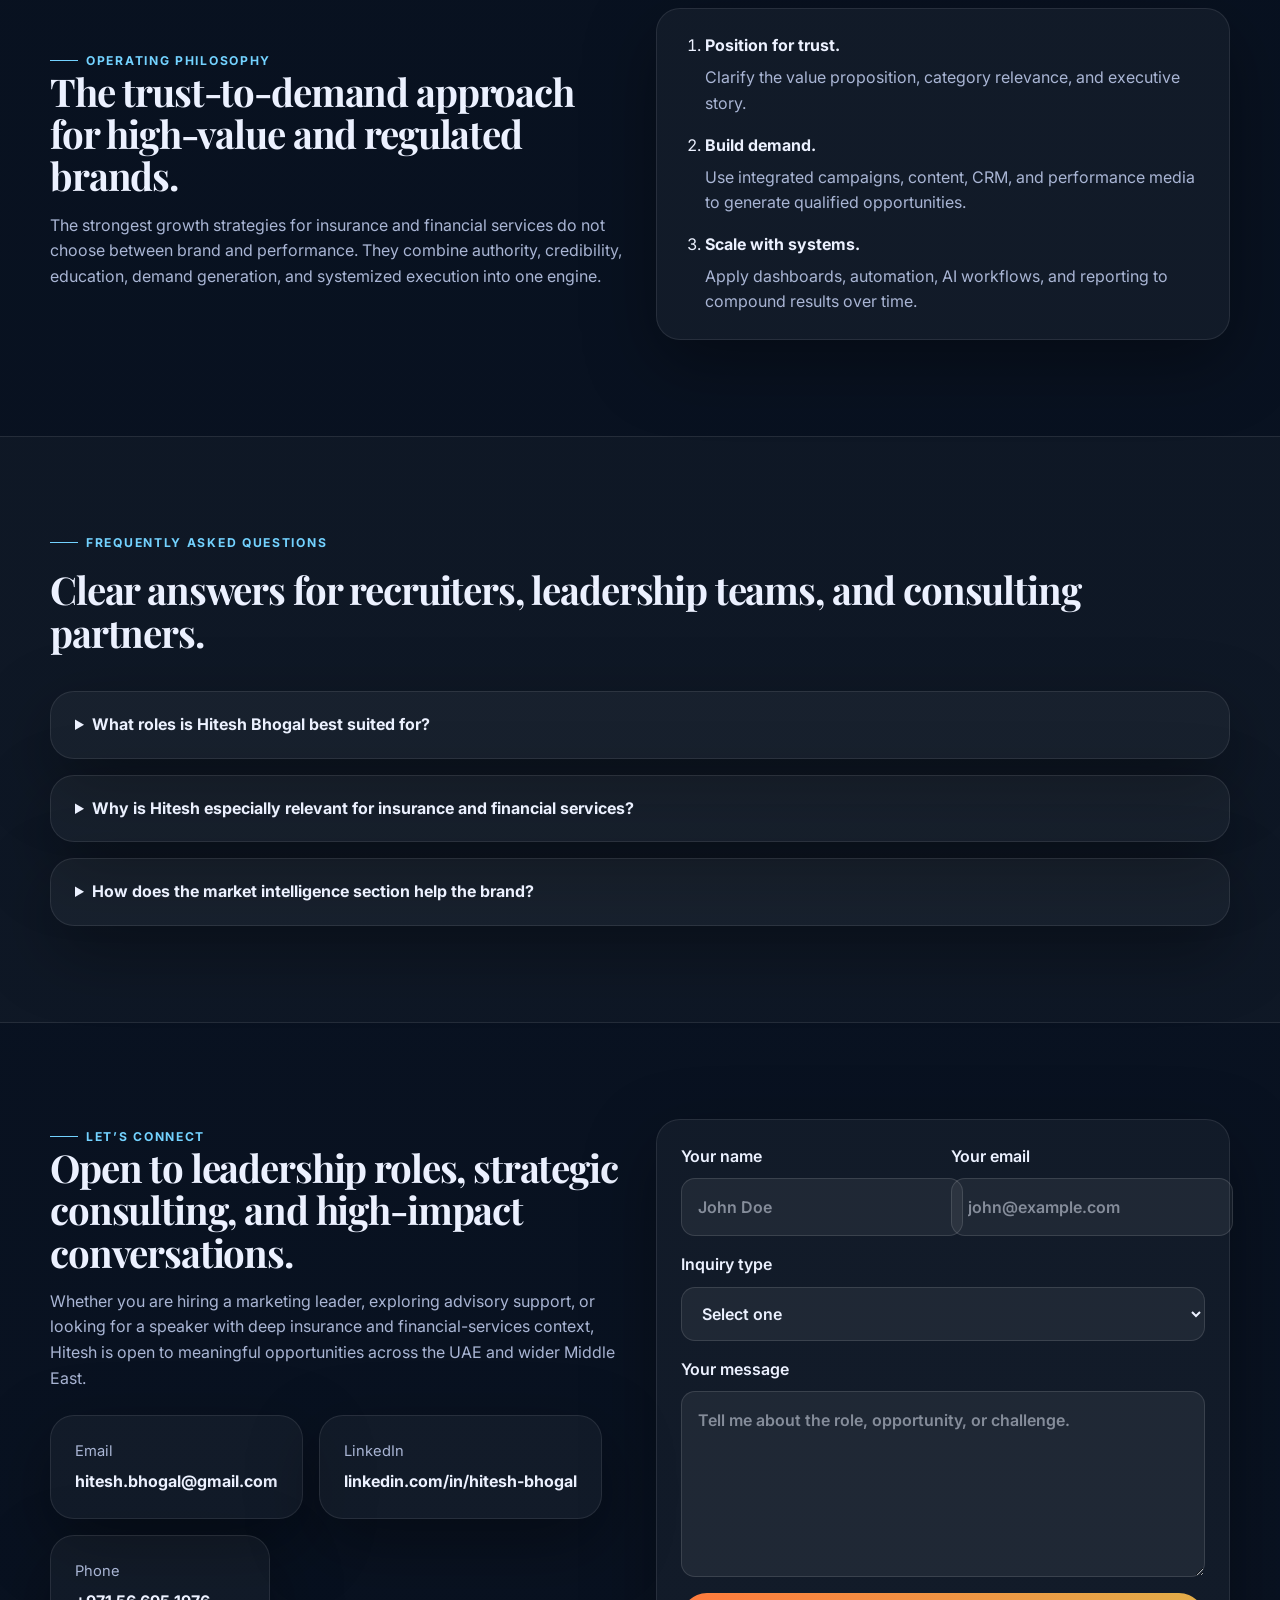
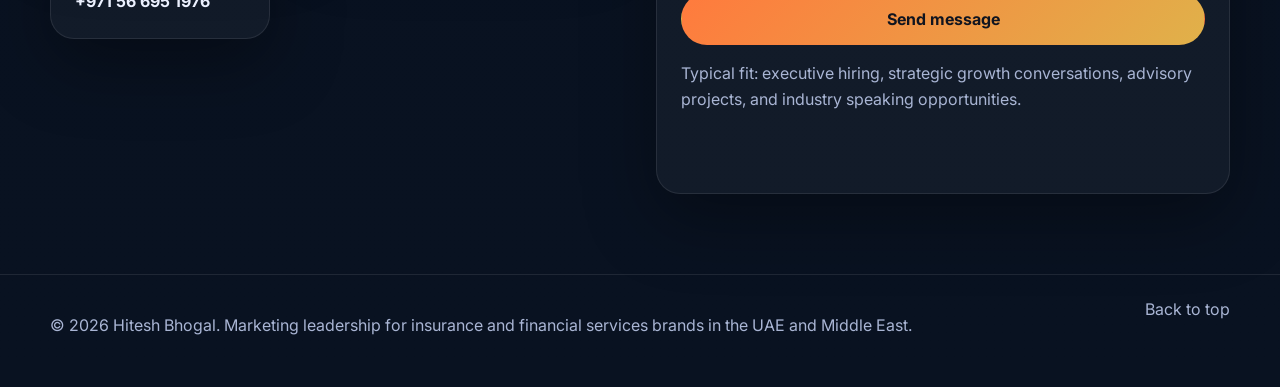
==== commit 25a1b3b4: "Redesign personal site homepage" ====
--- a/Hitesh Bhogal/index.html
+++ b/Hitesh Bhogal/index.html
@@ -3,50 +3,35 @@
 <head>
     <meta charset="UTF-8">
     <meta name="viewport" content="width=device-width, initial-scale=1.0">
-    <title>Hitesh Bhogal | Financial Services & Insurance Marketing Manager in UAE & Middle East</title>
-    <meta name="description" content="Hitesh Bhogal is a UAE-based financial services and insurance marketing manager with 12+ years of growth marketing, digital transformation, performance media, and AI-led brand building across the Middle East.">
-    <meta name="keywords" content="financial services marketing manager UAE, insurance marketing manager UAE, marketing manager Middle East, growth marketing financial services Dubai, insurance digital marketing MENA, Hitesh Bhogal">
+    <title>Hitesh Bhogal | Marketing Leader for Insurance & Financial Services in UAE and Middle East</title>
+    <meta name="description" content="Hitesh Bhogal is a UAE-based marketing leader driving growth, demand generation, brand transformation, and AI-native execution for insurance and financial services brands across the Middle East.">
+    <meta name="keywords" content="Hitesh Bhogal, marketing leader UAE, insurance marketing UAE, financial services marketing Middle East, demand generation Dubai, brand transformation MENA">
     <meta name="robots" content="index, follow">
     <link rel="canonical" href="https://www.hiteshbhogal.com/">
-    
-    <!-- Favicons - Google Search Optimized -->
+
     <link rel="icon" type="image/png" sizes="48x48" href="/images/favicon.png?v=2">
     <link rel="icon" type="image/png" sizes="32x32" href="/images/favicon.png?v=2">
     <link rel="icon" type="image/png" sizes="16x16" href="/images/favicon.png?v=2">
     <link rel="shortcut icon" type="image/x-icon" href="/favicon.ico?v=2">
     <link rel="apple-touch-icon" sizes="180x180" href="/images/favicon.png?v=2">
-    <link rel="icon" href="/images/favicon.png?v=2">
     <link rel="manifest" href="/site.webmanifest?v=2">
-    <meta name="theme-color" content="#FF6B35">
-    <meta name="msapplication-TileColor" content="#0A0E27">
-    <meta name="msapplication-TileImage" content="/images/favicon.png?v=2">
-    
-    <!-- Open Graph / Social Media Meta Tags -->
+    <meta name="theme-color" content="#0d1326">
+
     <meta property="og:type" content="website">
     <meta property="og:url" content="https://www.hiteshbhogal.com/">
-    <meta property="og:title" content="Hitesh Bhogal | Financial Services & Insurance Marketing Manager in UAE & Middle East">
-    <meta property="og:description" content="Explore the portfolio of a UAE-based marketing leader driving measurable growth across insurance, financial services, and digital-first brands in the Middle East.">
-    <meta property="og:image" content="images/hitesh-photo.jpg">
+    <meta property="og:title" content="Hitesh Bhogal | Marketing Leader for Insurance & Financial Services in UAE and Middle East">
+    <meta property="og:description" content="Executive marketing leadership, measurable growth, award-winning work, and market intelligence for insurance and financial services brands across MENA.">
+    <meta property="og:image" content="https://www.hiteshbhogal.com/images/hitesh-photo.jpg">
     <meta name="twitter:card" content="summary_large_image">
-    <meta name="twitter:title" content="Hitesh Bhogal | Financial Services & Insurance Marketing Manager in UAE & Middle East">
-    <meta name="twitter:description" content="UAE-based financial services and insurance marketing manager delivering measurable growth, stronger brands, and AI-powered execution across MENA.">
-    <meta name="twitter:image" content="images/hitesh-photo.jpg">
-    
-    <!-- Fonts -->
+    <meta name="twitter:title" content="Hitesh Bhogal | Marketing Leader for Insurance & Financial Services in UAE and Middle East">
+    <meta name="twitter:description" content="Explore case studies, growth results, executive positioning, and market intelligence curated for the UAE and Middle East.">
+    <meta name="twitter:image" content="https://www.hiteshbhogal.com/images/hitesh-photo.jpg">
+
     <link rel="preconnect" href="https://fonts.googleapis.com">
     <link rel="preconnect" href="https://fonts.gstatic.com" crossorigin>
-    <link href="https://fonts.googleapis.com/css2?family=Crimson+Pro:wght@300;400;600;700&family=DM+Sans:wght@400;500;700&family=Raleway:wght@800;900&display=swap" rel="stylesheet">
-    
-    <!-- Chatbot Styles -->
-    <link rel="stylesheet" href="css/chatbot.css">
-    <link rel="stylesheet" href="css/insights-deck.css">
-    <link rel="stylesheet" href="css/case-studies.css">
-    <link rel="stylesheet" href="css/testimonials.css">
-    <link rel="stylesheet" href="css/stats-dashboard.css">
-    <link rel="stylesheet" href="css/roi-calculator.css">
-    
-    <!-- Chart.js for data visualization -->
-    <script src="https://cdn.jsdelivr.net/npm/chart.js@4.4.1/dist/chart.umd.js"></script>
+    <link href="https://fonts.googleapis.com/css2?family=Inter:wght@400;500;600;700;800&family=Playfair+Display:wght@600;700&display=swap" rel="stylesheet">
+    <link rel="stylesheet" href="css/main.css">
+
     <script type="application/ld+json">
     {
       "@context": "https://schema.org",
@@ -57,7 +42,7 @@
           "url": "https://www.hiteshbhogal.com/",
           "image": "https://www.hiteshbhogal.com/images/hitesh-photo.jpg",
           "jobTitle": "Group Marketing Manager",
-          "description": "UAE-based financial services and insurance marketing manager with 12+ years of experience across the Middle East.",
+          "description": "UAE-based marketing leader with 12+ years of experience across insurance, financial services, and digital transformation in the Middle East.",
           "email": "mailto:hitesh.bhogal@gmail.com",
           "telephone": "+971566951976",
           "sameAs": [
@@ -70,11 +55,10 @@
           "knowsAbout": [
             "Insurance marketing",
             "Financial services marketing",
-            "Growth marketing",
-            "Digital transformation",
-            "AI marketing",
-            "Lead generation",
-            "Brand strategy"
+            "Demand generation",
+            "Brand transformation",
+            "AI-native marketing",
+            "Digital transformation"
           ],
           "address": {
             "@type": "PostalAddress",
@@ -88,30 +72,36 @@
           "url": "https://www.hiteshbhogal.com/"
         },
         {
+          "@type": "CollectionPage",
+          "name": "Middle East Market Intelligence",
+          "description": "Curated insurance, finance, and marketing intelligence for the UAE and Middle East with commentary on why it matters for brand and growth leaders.",
+          "url": "https://www.hiteshbhogal.com/#intelligence"
+        },
+        {
           "@type": "FAQPage",
           "mainEntity": [
             {
               "@type": "Question",
-              "name": "Why is Hitesh Bhogal a strong fit for financial services marketing leadership in the UAE?",
+              "name": "What makes Hitesh Bhogal different from other marketing leaders in the UAE?",
               "acceptedAnswer": {
                 "@type": "Answer",
-                "text": "Hitesh combines 12+ years of growth marketing experience, strong financial services and insurance expertise, AI-native execution, and measurable commercial impact across the UAE and wider Middle East."
+                "text": "Hitesh Bhogal blends demand generation, brand transformation, AI-native execution, and measurable growth outcomes across insurance and financial services in the Middle East."
               }
             },
             {
               "@type": "Question",
-              "name": "What industries does Hitesh Bhogal specialize in?",
+              "name": "Which industries does Hitesh Bhogal focus on?",
               "acceptedAnswer": {
                 "@type": "Answer",
-                "text": "He specializes in insurance, financial services, fintech, digital transformation, and high-growth technology-led brands across MENA."
+                "text": "His strongest experience sits in insurance, financial services, fintech, executive thought leadership, and high-trust categories where brand credibility and commercial performance must work together."
               }
             },
             {
               "@type": "Question",
-              "name": "What results has Hitesh delivered in insurance marketing?",
+              "name": "Does the website include up-to-date Middle East market intelligence?",
               "acceptedAnswer": {
                 "@type": "Answer",
-                "text": "His work includes 50% online sales growth, 20,000+ qualified leads annually, 154% year-over-year social growth, and award-winning integrated campaigns."
+                "text": "Yes. The site now includes a market intelligence section designed to surface curated insurance, finance, and marketing developments relevant to UAE and Middle East growth leaders."
               }
             }
           ]
@@ -119,2790 +109,320 @@
       ]
     }
     </script>
-    
-    <style>
-        :root {
-            --primary: #0A0E27;
-            --secondary: #1A1F3A;
-            --accent: #FF6B35;
-            --accent-light: #FF8C61;
-            --text: #E8E9ED;
-            --text-muted: #A0A3BD;
-            --highlight: #00D9FF;
-            --success: #3DDC97;
-            --purple: #9D50BB;
-            --pink: #F093FB;
-            --cyan: #00F2FE;
-            --yellow: #F9D423;
-            --gradient-1: linear-gradient(135deg, #667eea 0%, #764ba2 100%);
-            --gradient-2: linear-gradient(135deg, #f093fb 0%, #f5576c 100%);
-            --gradient-3: linear-gradient(135deg, #4facfe 0%, #00f2fe 100%);
-            --gradient-accent: linear-gradient(135deg, #FF6B35 0%, #F9D423 100%);
-            --gradient-purple: linear-gradient(135deg, #9D50BB 0%, #6E48AA 100%);
-            --gradient-rainbow: linear-gradient(135deg, #667eea 0%, #764ba2 25%, #f093fb 50%, #FF6B35 75%, #F9D423 100%);
-        }
-
-        * {
-            margin: 0;
-            padding: 0;
-            box-sizing: border-box;
-        }
-
-        body {
-            font-family: 'DM Sans', sans-serif;
-            background: var(--primary);
-            color: var(--text);
-            overflow-x: hidden;
-            line-height: 1.6;
-        }
-
-        /* Smooth scroll */
-        html {
-            scroll-behavior: smooth;
-        }
-
-        /* Custom cursor */
-        body {
-            cursor: none;
-        }
-
-        .cursor {
-            width: 20px;
-            height: 20px;
-            border: 2px solid var(--accent);
-            border-radius: 50%;
-            position: fixed;
-            pointer-events: none;
-            z-index: 9999;
-            transition: all 0.15s ease;
-            mix-blend-mode: difference;
-        }
-
-        .cursor-follower {
-            width: 8px;
-            height: 8px;
-            background: var(--accent);
-            border-radius: 50%;
-            position: fixed;
-            pointer-events: none;
-            z-index: 9999;
-            transition: all 0.05s ease;
-        }
-
-        /* Navigation */
-        nav {
-            position: fixed;
-            top: 0;
-            left: 0;
-            right: 0;
-            z-index: 1000;
-            padding: 2rem 4rem;
-            display: flex;
-            justify-content: space-between;
-            align-items: center;
-            background: rgba(10, 14, 39, 0.8);
-            backdrop-filter: blur(10px);
-            border-bottom: 1px solid rgba(255, 107, 53, 0.1);
-            transition: all 0.3s ease;
-        }
-
-        nav.scrolled {
-            padding: 1rem 4rem;
-            background: rgba(10, 14, 39, 0.95);
-        }
-
-        .logo {
-            font-family: 'Raleway', sans-serif;
-            font-weight: 900;
-            font-size: 1.5rem;
-            background: var(--gradient-accent);
-            -webkit-background-clip: text;
-            -webkit-text-fill-color: transparent;
-            background-clip: text;
-            letter-spacing: -1px;
-        }
-
-        .nav-links {
-            display: flex;
-            gap: 2.5rem;
-            list-style: none;
-        }
-
-        .nav-links a {
-            color: var(--text);
-            text-decoration: none;
-            font-weight: 500;
-            position: relative;
-            transition: color 0.3s ease;
-            cursor: pointer;
-        }
-
-        .nav-links a::after {
-            content: '';
-            position: absolute;
-            bottom: -5px;
-            left: 0;
-            width: 0;
-            height: 2px;
-            background: var(--accent);
-            transition: width 0.3s ease;
-        }
-
-        .nav-links a:hover {
-            color: var(--accent);
-        }
-
-        .nav-links a:hover::after {
-            width: 100%;
-        }
-
-        /* Mobile Menu Toggle */
-        .mobile-menu-toggle {
-            display: none;
-            flex-direction: column;
-            justify-content: space-between;
-            width: 30px;
-            height: 24px;
-            background: transparent;
-            border: none;
-            cursor: pointer;
-            padding: 0;
-            z-index: 1001;
-        }
-
-        .mobile-menu-toggle span {
-            width: 100%;
-            height: 3px;
-            background: var(--accent);
-            border-radius: 3px;
-            transition: all 0.3s ease;
-        }
-
-        .mobile-menu-toggle.active span:nth-child(1) {
-            transform: translateY(10.5px) rotate(45deg);
-        }
-
-        .mobile-menu-toggle.active span:nth-child(2) {
-            opacity: 0;
-        }
-
-        .mobile-menu-toggle.active span:nth-child(3) {
-            transform: translateY(-10.5px) rotate(-45deg);
-        }
-
-        /* Hero Section */
-        .hero {
-            min-height: 100vh;
-            display: flex;
-            align-items: center;
-            justify-content: center;
-            position: relative;
-            overflow: hidden;
-            padding: 8rem 4rem 4rem;
-        }
-
-        .hero-background {
-            position: absolute;
-            top: 0;
-            left: 0;
-            right: 0;
-            bottom: 0;
-            background: 
-                radial-gradient(circle at 20% 50%, rgba(102, 126, 234, 0.15) 0%, transparent 50%),
-                radial-gradient(circle at 80% 80%, rgba(255, 107, 53, 0.15) 0%, transparent 50%),
-                radial-gradient(circle at 40% 20%, rgba(0, 217, 255, 0.1) 0%, transparent 50%),
-                radial-gradient(circle at 60% 60%, rgba(157, 80, 187, 0.1) 0%, transparent 50%);
-            z-index: 0;
-            animation: backgroundShift 15s ease-in-out infinite;
-        }
-
-        @keyframes backgroundShift {
-            0%, 100% { opacity: 1; }
-            50% { opacity: 0.7; }
-        }
-
-        .hero-grid {
-            position: absolute;
-            top: 0;
-            left: 0;
-            right: 0;
-            bottom: 0;
-            background-image: 
-                linear-gradient(rgba(255, 107, 53, 0.03) 1px, transparent 1px),
-                linear-gradient(90deg, rgba(255, 107, 53, 0.03) 1px, transparent 1px);
-            background-size: 50px 50px;
-            z-index: 0;
-            animation: gridMove 20s linear infinite;
-        }
-
-        @keyframes gridMove {
-            0% { transform: translate(0, 0); }
-            100% { transform: translate(50px, 50px); }
-        }
-
-        .hero-content {
-            position: relative;
-            z-index: 1;
-            max-width: 1200px;
-            text-align: center;
-        }
-
-        .hero-label {
-            display: inline-block;
-            padding: 0.5rem 1.5rem;
-            background: rgba(255, 107, 53, 0.1);
-            border: 1px solid var(--accent);
-            border-radius: 50px;
-            font-size: 0.875rem;
-            font-weight: 600;
-            text-transform: uppercase;
-            letter-spacing: 1px;
-            margin-bottom: 2rem;
-            animation: fadeInUp 0.8s ease-out;
-        }
-
-        .hero-title {
-            font-family: 'Raleway', sans-serif;
-            font-size: clamp(3rem, 8vw, 7rem);
-            font-weight: 900;
-            line-height: 1.1;
-            margin-bottom: 1.5rem;
-            letter-spacing: -3px;
-        }
-
-        .hero-title .gradient-text {
-            background: var(--gradient-accent);
-            -webkit-background-clip: text;
-            -webkit-text-fill-color: transparent;
-            background-clip: text;
-            display: inline-block;
-            animation: gradientShift 3s ease-in-out infinite;
-        }
-
-        @keyframes gradientShift {
-            0%, 100% { filter: hue-rotate(0deg); }
-            50% { filter: hue-rotate(20deg); }
-        }
-
-        .hero-subtitle {
-            font-size: clamp(1.25rem, 3vw, 1.75rem);
-            color: var(--text-muted);
-            margin-bottom: 3rem;
-            font-family: 'Crimson Pro', serif;
-            font-weight: 300;
-            animation: fadeInUp 1s ease-out 0.2s backwards;
-        }
-
-        .hero-stats {
-            display: flex;
-            gap: 4rem;
-            justify-content: center;
-            margin-top: 4rem;
-            animation: fadeInUp 1.2s ease-out 0.4s backwards;
-        }
-
-        .stat {
-            text-align: center;
-        }
-
-        .stat-number {
-            font-family: 'Raleway', sans-serif;
-            font-size: 3.5rem;
-            font-weight: 900;
-            background: var(--gradient-rainbow);
-            -webkit-background-clip: text;
-            -webkit-text-fill-color: transparent;
-            background-clip: text;
-            display: block;
-            margin-bottom: 0.5rem;
-            animation: gradientShift 5s ease-in-out infinite;
-            background-size: 200% 200%;
-        }
-
-        @keyframes gradientFlow {
-            0% { background-position: 0% 50%; }
-            50% { background-position: 100% 50%; }
-            100% { background-position: 0% 50%; }
-        }
-
-        .stat-label {
-            color: var(--text-muted);
-            font-size: 0.875rem;
-            text-transform: uppercase;
-            letter-spacing: 1px;
-        }
-
-        .hero-cta {
-            margin-top: 3rem;
-            margin-bottom: 2rem;
-            display: flex;
-            gap: 1.5rem;
-            justify-content: center;
-            flex-wrap: wrap;
-            animation: fadeInUp 1.4s ease-out 0.6s backwards;
-        }
-
-        .btn {
-            padding: 1rem 2.5rem;
-            border-radius: 50px;
-            font-weight: 600;
-            text-decoration: none;
-            transition: all 0.3s ease;
-            display: inline-flex;
-            align-items: center;
-            justify-content: center;
-            gap: 0.5rem;
-            cursor: pointer;
-            border: none;
-            font-size: 1rem;
-            white-space: nowrap;
-            min-width: 180px;
-        }
-
-        .btn-primary {
-            background: var(--gradient-accent);
-            color: var(--primary);
-            box-shadow: 0 10px 30px rgba(255, 107, 53, 0.3);
-        }
-
-        .btn-primary:hover {
-            transform: translateY(-3px);
-            box-shadow: 0 15px 40px rgba(255, 107, 53, 0.4);
-        }
-
-        .btn-secondary {
-            background: transparent;
-            color: var(--text);
-            border: 2px solid var(--text-muted);
-        }
-
-        .btn-secondary:hover {
-            border-color: var(--accent);
-            color: var(--accent);
-            transform: translateY(-3px);
-        }
-
-        /* Scroll indicator */
-        .scroll-indicator {
-            position: absolute;
-            bottom: 2rem;
-            left: 50%;
-            transform: translateX(-50%);
-            display: flex;
-            flex-direction: column;
-            align-items: center;
-            gap: 0.5rem;
-            color: var(--text-muted);
-            font-size: 0.75rem;
-            text-transform: uppercase;
-            letter-spacing: 2px;
-            animation: fadeInUp 1.6s ease-out 0.8s backwards;
-        }
-
-        .scroll-indicator::after {
-            content: '';
-            width: 1px;
-            height: 50px;
-            background: linear-gradient(to bottom, var(--accent), transparent);
-            animation: scrollLine 2s ease-in-out infinite;
-        }
-
-        @keyframes scrollLine {
-            0%, 100% { opacity: 0; transform: translateY(0); }
-            50% { opacity: 1; transform: translateY(20px); }
-        }
-
-        @keyframes fadeInUp {
-            from {
-                opacity: 0;
-                transform: translateY(30px);
-            }
-            to {
-                opacity: 1;
-                transform: translateY(0);
-            }
-        }
-
-        /* About Section */
-        .about {
-            padding: 8rem 4rem;
-            position: relative;
-        }
-
-        .section-title {
-            font-family: 'Raleway', sans-serif;
-            font-size: clamp(2.5rem, 5vw, 4rem);
-            font-weight: 900;
-            margin-bottom: 4rem;
-            text-align: center;
-            letter-spacing: -2px;
-            position: relative;
-            padding-bottom: 2rem;
-        }
-
-        .section-title::after {
-            content: '';
-            position: absolute;
-            bottom: 0;
-            left: 50%;
-            transform: translateX(-50%);
-            width: 100px;
-            height: 4px;
-            background: var(--gradient-accent);
-            border-radius: 2px;
-        }
-
-        .about-content {
-            max-width: 1200px;
-            margin: 0 auto;
-            display: grid;
-            grid-template-columns: 400px 1fr;
-            gap: 4rem;
-            align-items: center;
-        }
-
-        .about-image-container {
-            position: relative;
-            display: flex;
-            justify-content: center;
-            align-items: center;
-        }
-
-        .about-image-wrapper {
-            position: relative;
-            width: 400px;
-            height: 400px;
-        }
-
-        .about-image-bg {
-            position: absolute;
-            top: -20px;
-            left: -20px;
-            right: -20px;
-            bottom: -20px;
-            background: var(--gradient-accent);
-            border-radius: 50%;
-            opacity: 0.2;
-            filter: blur(40px);
-            animation: pulse-glow 3s ease-in-out infinite;
-        }
-
-        @keyframes pulse-glow {
-            0%, 100% { opacity: 0.2; transform: scale(1); }
-            50% { opacity: 0.3; transform: scale(1.05); }
-        }
-
-        .about-image {
-            position: relative;
-            width: 100%;
-            height: 100%;
-            border-radius: 50%;
-            object-fit: cover;
-            border: 5px solid var(--accent);
-            box-shadow: 0 20px 60px rgba(255, 107, 53, 0.4);
-            transition: all 0.5s ease;
-        }
-
-        .about-image:hover {
-            transform: scale(1.05);
-            box-shadow: 0 30px 80px rgba(255, 107, 53, 0.6);
-        }
-
-        .image-upload-placeholder {
-            position: relative;
-            width: 100%;
-            height: 100%;
-            border-radius: 50%;
-            background: linear-gradient(135deg, rgba(255, 107, 53, 0.2), rgba(0, 217, 255, 0.2));
-            border: 3px dashed var(--accent);
-            display: flex;
-            flex-direction: column;
-            align-items: center;
-            justify-content: center;
-            cursor: pointer;
-            transition: all 0.3s ease;
-        }
-
-        .image-upload-placeholder:hover {
-            background: linear-gradient(135deg, rgba(255, 107, 53, 0.3), rgba(0, 217, 255, 0.3));
-            border-color: var(--highlight);
-        }
-
-        .placeholder-icon {
-            font-size: 4rem;
-            margin-bottom: 1rem;
-            opacity: 0.5;
-        }
-
-        .placeholder-text {
-            color: var(--text-muted);
-            text-align: center;
-            padding: 0 2rem;
-        }
-
-        .about-text {
-            font-family: 'Crimson Pro', serif;
-            font-size: 1.25rem;
-            line-height: 1.8;
-            color: var(--text-muted);
-        }
-
-        .about-text .highlight {
-            color: var(--text);
-            font-weight: 600;
-            background: linear-gradient(135deg, var(--accent), var(--highlight));
-            -webkit-background-clip: text;
-            -webkit-text-fill-color: transparent;
-            background-clip: text;
-        }
-
-        .about-skills {
-            display: grid;
-            grid-template-columns: repeat(2, 1fr);
-            gap: 1.5rem;
-        }
-
-        .skill-card {
-            background: rgba(255, 255, 255, 0.03);
-            border: 2px solid rgba(255, 107, 53, 0.1);
-            border-radius: 20px;
-            padding: 2rem;
-            transition: all 0.4s ease;
-            cursor: pointer;
-            position: relative;
-            overflow: hidden;
-        }
-
-        .skill-card::before {
-            content: '';
-            position: absolute;
-            top: 0;
-            left: 0;
-            width: 100%;
-            height: 100%;
-            background: linear-gradient(135deg, rgba(255, 107, 53, 0.1), rgba(0, 217, 255, 0.1));
-            opacity: 0;
-            transition: opacity 0.4s ease;
-        }
-
-        .skill-card:hover::before {
-            opacity: 1;
-        }
-
-        .skill-card:hover {
-            background: rgba(255, 107, 53, 0.05);
-            border-color: var(--accent);
-            transform: translateY(-8px) scale(1.02);
-            box-shadow: 0 15px 40px rgba(255, 107, 53, 0.3);
-        }
-
-        .skill-card:nth-child(1) { border-color: rgba(255, 107, 53, 0.2); }
-        .skill-card:nth-child(2) { border-color: rgba(157, 80, 187, 0.2); }
-        .skill-card:nth-child(3) { border-color: rgba(0, 217, 255, 0.2); }
-        .skill-card:nth-child(4) { border-color: rgba(249, 212, 35, 0.2); }
-
-        .skill-card:nth-child(1):hover { border-color: var(--accent); }
-        .skill-card:nth-child(2):hover { border-color: var(--purple); }
-        .skill-card:nth-child(3):hover { border-color: var(--highlight); }
-        .skill-card:nth-child(4):hover { border-color: var(--yellow); }
-
-        .skill-icon {
-            font-size: 2.5rem;
-            margin-bottom: 1rem;
-        }
-
-        .skill-title {
-            font-size: 1.25rem;
-            font-weight: 700;
-            margin-bottom: 0.5rem;
-            color: var(--text);
-        }
-
-        .skill-desc {
-            font-size: 0.875rem;
-            color: var(--text-muted);
-        }
-
-        /* Trusted By Section */
-        .trusted-by {
-            padding: 6rem 4rem;
-            background: rgba(26, 31, 58, 0.5);
-            position: relative;
-            overflow: hidden;
-        }
-
-        .trusted-by::before {
-            content: '';
-            position: absolute;
-            top: 0;
-            left: -50%;
-            width: 200%;
-            height: 100%;
-            background: linear-gradient(90deg, transparent, rgba(255, 107, 53, 0.05), transparent);
-            animation: shimmer 8s linear infinite;
-        }
-
-        @keyframes shimmer {
-            0% { transform: translateX(-100%); }
-            100% { transform: translateX(100%); }
-        }
-
-        .trusted-by-content {
-            max-width: 1200px;
-            margin: 0 auto;
-            text-align: center;
-        }
-
-        .trusted-by-title {
-            font-size: 1.1rem;
-            text-transform: uppercase;
-            letter-spacing: 3px;
-            color: var(--text-muted);
-            margin-bottom: 3rem;
-            position: relative;
-            display: inline-block;
-            left: 50%;
-            transform: translateX(-50%);
-        }
-
-        .trusted-by-title::after {
-            content: '';
-            position: absolute;
-            bottom: -10px;
-            left: 50%;
-            transform: translateX(-50%);
-            width: 60px;
-            height: 3px;
-            background: var(--gradient-accent);
-            border-radius: 2px;
-        }
-
-        .logos-grid {
-            display: grid;
-            grid-template-columns: repeat(auto-fit, minmax(200px, 1fr));
-            gap: 3rem;
-            align-items: center;
-            margin-bottom: 2rem;
-        }
-
-        .logo-item {
-            display: flex;
-            align-items: center;
-            justify-content: center;
-            padding: 2rem;
-            background: rgba(255, 255, 255, 0.95);
-            border: 2px solid rgba(255, 107, 53, 0.2);
-            border-radius: 20px;
-            transition: all 0.4s ease;
-            cursor: pointer;
-            min-height: 150px;
-            max-height: 150px;
-            position: relative;
-            overflow: hidden;
-        }
-
-        .logo-item::before {
-            content: '';
-            position: absolute;
-            top: 0;
-            left: -100%;
-            width: 100%;
-            height: 100%;
-            background: linear-gradient(90deg, transparent, rgba(255, 255, 255, 0.1), transparent);
-            transition: left 0.5s ease;
-        }
-
-        .logo-item:hover::before {
-            left: 100%;
-        }
-
-        .logo-item:hover {
-            background: rgba(255, 255, 255, 1);
-            border-color: var(--accent);
-            transform: translateY(-8px) scale(1.05);
-            box-shadow: 0 15px 40px rgba(255, 107, 53, 0.4);
-        }
-
-        .logo-item svg,
-        .logo-item img {
-            max-width: 140px;
-            max-height: 80px;
-            width: auto;
-            height: auto;
-            object-fit: contain;
-            filter: none;
-            transition: all 0.4s ease;
-            position: relative;
-            z-index: 1;
-        }
-
-        .logo-item:hover svg,
-        .logo-item:hover img {
-            filter: none;
-            transform: scale(1.08);
-        }
-
-        /* Individual logo animations */
-        .logo-item:nth-child(1) { animation-delay: 0.1s; }
-        .logo-item:nth-child(2) { animation-delay: 0.2s; }
-        .logo-item:nth-child(3) { animation-delay: 0.3s; }
-        .logo-item:nth-child(4) { animation-delay: 0.4s; }
-        .logo-item:nth-child(5) { animation-delay: 0.5s; }
-        .logo-item:nth-child(6) { animation-delay: 0.6s; }
-        .logo-item:nth-child(7) { animation-delay: 0.7s; }
-
-        /* Ensure logos maintain aspect ratio */
-        .logo-item img {
-            object-fit: contain !important;
-            object-position: center !important;
-        }
-
-        /* Special handling for specific logos */
-        .logo-item:nth-child(4) img {
-            /* Stevie Awards - might need different sizing */
-            max-height: 70px;
-        }
-
-        /* Experience Section */
-        .experience {
-            padding: 8rem 4rem;
-            background: rgba(26, 31, 58, 0.3);
-            position: relative;
-        }
-
-        .timeline {
-            max-width: 1000px;
-            margin: 0 auto;
-            position: relative;
-        }
-
-        .timeline::before {
-            content: '';
-            position: absolute;
-            left: 50%;
-            transform: translateX(-50%);
-            width: 2px;
-            height: 100%;
-            background: linear-gradient(to bottom, var(--accent), var(--highlight));
-        }
-
-        .timeline-item {
-            display: grid;
-            grid-template-columns: 1fr auto 1fr;
-            gap: 2rem;
-            margin-bottom: 4rem;
-            position: relative;
-            align-items: start;
-        }
-
-        .timeline-item:nth-child(even) .timeline-content {
-            grid-column: 3;
-        }
-
-        .timeline-item:nth-child(odd) .timeline-content {
-            grid-column: 1;
-        }
-
-        .timeline-item:nth-child(even)::before {
-            content: '';
-            grid-column: 1;
-        }
-
-        .timeline-item:nth-child(odd)::after {
-            content: '';
-            grid-column: 3;
-        }
-
-        .timeline-content {
-            background: rgba(255, 255, 255, 0.03);
-            border: 2px solid rgba(255, 107, 53, 0.1);
-            border-radius: 25px;
-            padding: 2.5rem;
-            position: relative;
-            transition: all 0.4s ease;
-            box-shadow: 0 10px 30px rgba(0, 0, 0, 0.2);
-        }
-
-        .timeline-content:hover {
-            background: rgba(255, 107, 53, 0.08);
-            border-color: var(--accent);
-            transform: scale(1.03);
-            box-shadow: 0 20px 50px rgba(255, 107, 53, 0.3);
-        }
-
-        .timeline-date {
-            grid-column: 2;
-            background: var(--primary);
-            padding: 0.75rem 1.5rem;
-            border-radius: 50px;
-            font-size: 0.875rem;
-            font-weight: 600;
-            color: var(--accent);
-            border: 2px solid var(--accent);
-            white-space: nowrap;
-            height: fit-content;
-            align-self: center;
-            text-align: center;
-            min-width: 120px;
-        }
-
-        .timeline-company {
-            font-size: 0.875rem;
-            color: var(--accent);
-            font-weight: 600;
-            text-transform: uppercase;
-            letter-spacing: 1px;
-            margin-bottom: 0.5rem;
-            display: flex;
-            align-items: center;
-            gap: 1rem;
-        }
-
-        .company-logo {
-            width: 80px;
-            height: 40px;
-            object-fit: contain;
-            filter: brightness(0.9);
-            transition: filter 0.3s ease;
-        }
-
-        .timeline-role {
-            font-size: 1.5rem;
-            font-weight: 700;
-            margin-bottom: 1rem;
-            color: var(--text);
-        }
-
-        .timeline-description {
-            color: var(--text-muted);
-            line-height: 1.6;
-        }
-
-        .timeline-achievements {
-            margin-top: 1rem;
-            display: flex;
-            flex-wrap: wrap;
-            gap: 0.5rem;
-        }
-
-        .achievement-tag {
-            background: rgba(0, 217, 255, 0.1);
-            border: 1px solid var(--highlight);
-            padding: 0.35rem 0.85rem;
-            border-radius: 25px;
-            font-size: 0.75rem;
-            color: var(--highlight);
-            font-weight: 600;
-            transition: all 0.3s ease;
-        }
-
-        .achievement-tag:hover {
-            background: rgba(0, 217, 255, 0.2);
-            transform: scale(1.05);
-            box-shadow: 0 5px 15px rgba(0, 217, 255, 0.3);
-        }
-
-        /* Color variations for achievement tags */
-        .achievement-tag:nth-child(2n) {
-            background: rgba(249, 212, 35, 0.1);
-            border-color: var(--yellow);
-            color: var(--yellow);
-        }
-
-        .achievement-tag:nth-child(2n):hover {
-            background: rgba(249, 212, 35, 0.2);
-            box-shadow: 0 5px 15px rgba(249, 212, 35, 0.3);
-        }
-
-        .achievement-tag:nth-child(3n) {
-            background: rgba(157, 80, 187, 0.1);
-            border-color: var(--purple);
-            color: var(--purple);
-        }
-
-        .achievement-tag:nth-child(3n):hover {
-            background: rgba(157, 80, 187, 0.2);
-            box-shadow: 0 5px 15px rgba(157, 80, 187, 0.3);
-        }
-
-        .achievement-tag:nth-child(4n) {
-            background: rgba(61, 220, 151, 0.1);
-            border-color: var(--success);
-            color: var(--success);
-        }
-
-        .achievement-tag:nth-child(4n):hover {
-            background: rgba(61, 220, 151, 0.2);
-            box-shadow: 0 5px 15px rgba(61, 220, 151, 0.3);
-        }
-
-        /* Achievements Section */
-        .achievements {
-            padding: 8rem 4rem;
-            background: linear-gradient(135deg, rgba(10, 14, 39, 0.95) 0%, rgba(26, 31, 58, 0.95) 100%);
-            position: relative;
-            overflow: hidden;
-        }
-
-        .achievements::before {
-            content: '';
-            position: absolute;
-            top: 0;
-            left: 0;
-            right: 0;
-            bottom: 0;
-            background: 
-                radial-gradient(circle at 20% 30%, rgba(255, 107, 53, 0.15) 0%, transparent 50%),
-                radial-gradient(circle at 80% 70%, rgba(0, 217, 255, 0.15) 0%, transparent 50%);
-            z-index: 0;
-        }
-
-        .achievements-grid {
-            max-width: 1200px;
-            margin: 0 auto;
-            display: grid;
-            grid-template-columns: repeat(auto-fit, minmax(320px, 1fr));
-            gap: 2.5rem;
-            position: relative;
-            z-index: 1;
-        }
-
-        .achievement-card {
-            background: rgba(255, 255, 255, 0.05);
-            backdrop-filter: blur(10px);
-            border: 2px solid rgba(102, 126, 234, 0.3);
-            border-radius: 30px;
-            padding: 3.5rem 2.5rem;
-            text-align: center;
-            transition: all 0.5s cubic-bezier(0.68, -0.55, 0.265, 1.55);
-            cursor: pointer;
-            position: relative;
-            overflow: hidden;
-        }
-
-        .achievement-card::before {
-            content: '';
-            position: absolute;
-            top: 0;
-            left: 0;
-            width: 100%;
-            height: 100%;
-            background: linear-gradient(135deg, rgba(102, 126, 234, 0.15) 0%, rgba(118, 75, 162, 0.15) 100%);
-            opacity: 0;
-            transition: opacity 0.5s ease;
-        }
-
-        .achievement-card::after {
-            content: '';
-            position: absolute;
-            top: -50%;
-            right: -50%;
-            width: 200%;
-            height: 200%;
-            background: radial-gradient(circle, rgba(255, 255, 255, 0.15) 0%, transparent 70%);
-            opacity: 0;
-            transition: all 0.5s ease;
-            transform: scale(0);
-        }
-
-        .achievement-card:hover::before {
-            opacity: 1;
-        }
-
-        .achievement-card:hover::after {
-            opacity: 1;
-            transform: scale(1);
-        }
-
-        .achievement-card:nth-child(2) {
-            background: rgba(255, 255, 255, 0.05);
-            border-color: rgba(240, 147, 251, 0.4);
-        }
-
-        .achievement-card:nth-child(2)::before {
-            background: linear-gradient(135deg, rgba(240, 147, 251, 0.15) 0%, rgba(245, 87, 108, 0.15) 100%);
-        }
-
-        .achievement-card:nth-child(3) {
-            background: rgba(255, 255, 255, 0.05);
-            border-color: rgba(79, 172, 254, 0.4);
-        }
-
-        .achievement-card:nth-child(3)::before {
-            background: linear-gradient(135deg, rgba(79, 172, 254, 0.15) 0%, rgba(0, 242, 254, 0.15) 100%);
-        }
-
-        .achievement-card:hover {
-            transform: translateY(-20px) scale(1.05);
-            box-shadow: 0 30px 80px rgba(102, 126, 234, 0.5);
-            border-width: 3px;
-        }
-
-        .achievement-card:nth-child(2):hover {
-            box-shadow: 0 30px 80px rgba(240, 147, 251, 0.5);
-        }
-
-        .achievement-card:nth-child(3):hover {
-            box-shadow: 0 30px 80px rgba(79, 172, 254, 0.5);
-        }
-
-        .achievement-icon {
-            font-size: 4rem;
-            margin-bottom: 1.5rem;
-            display: inline-block;
-            transition: all 0.5s ease;
-            position: relative;
-            z-index: 2;
-            filter: drop-shadow(0 4px 12px rgba(255, 107, 53, 0.3));
-        }
-
-        .achievement-card:hover .achievement-icon {
-            transform: scale(1.2) rotate(10deg);
-            filter: drop-shadow(0 8px 20px rgba(255, 107, 53, 0.5));
-        }
-
-        .achievement-title {
-            font-size: 1.75rem;
-            font-weight: 900;
-            margin-bottom: 1rem;
-            color: var(--text);
-            position: relative;
-            z-index: 2;
-            font-family: 'Raleway', sans-serif;
-            letter-spacing: -0.5px;
-            line-height: 1.3;
-        }
-
-        .achievement-desc {
-            color: var(--text-muted);
-            line-height: 1.8;
-            position: relative;
-            z-index: 2;
-            font-size: 1rem;
-        }
-
-        /* Contact Section */
-        .contact {
-            padding: 8rem 4rem;
-            background: rgba(26, 31, 58, 0.3);
-        }
-
-        .contact-content {
-            max-width: 800px;
-            margin: 0 auto;
-            text-align: center;
-        }
-
-        .contact-text {
-            font-family: 'Crimson Pro', serif;
-            font-size: 1.5rem;
-            color: var(--text-muted);
-            margin-bottom: 3rem;
-            line-height: 1.8;
-        }
-
-        .contact-links {
-            display: flex;
-            gap: 2rem;
-            justify-content: center;
-            flex-wrap: wrap;
-        }
-
-        .contact-link {
-            display: flex;
-            align-items: center;
-            gap: 1rem;
-            padding: 1.5rem 2.5rem;
-            background: rgba(255, 255, 255, 0.03);
-            border: 2px solid rgba(255, 107, 53, 0.2);
-            border-radius: 20px;
-            color: var(--text);
-            text-decoration: none;
-            transition: all 0.4s ease;
-            cursor: pointer;
-            position: relative;
-            overflow: hidden;
-        }
-
-        .contact-link::before {
-            content: '';
-            position: absolute;
-            top: 0;
-            left: -100%;
-            width: 100%;
-            height: 100%;
-            background: linear-gradient(90deg, transparent, rgba(255, 107, 53, 0.2), transparent);
-            transition: left 0.5s ease;
-        }
-
-        .contact-link:hover::before {
-            left: 100%;
-        }
-
-        .contact-link:hover {
-            background: rgba(255, 107, 53, 0.1);
-            border-color: var(--accent);
-            transform: translateY(-8px) scale(1.02);
-            box-shadow: 0 15px 40px rgba(255, 107, 53, 0.3);
-        }
-
-        .contact-link-icon {
-            font-size: 1.5rem;
-        }
-
-        .contact-link-text {
-            display: flex;
-            flex-direction: column;
-            align-items: flex-start;
-        }
-
-        .contact-link-label {
-            font-size: 0.75rem;
-            color: var(--text-muted);
-            text-transform: uppercase;
-            letter-spacing: 1px;
-        }
-
-        .contact-link-value {
-            font-size: 1rem;
-            font-weight: 600;
-            color: var(--text);
-        }
-
-        /* Contact Grid Layout */
-        .contact-intro {
-            text-align: center;
-            color: var(--text-muted);
-            font-size: 1.1rem;
-            max-width: 800px;
-            margin: 0 auto 4rem;
-        }
-
-        .contact-grid {
-            display: grid;
-            grid-template-columns: 1fr 1.5fr;
-            gap: 3rem;
-            max-width: 1200px;
-            margin: 0 auto;
-        }
-
-        .contact-info-card,
-        .contact-form-card {
-            background: rgba(255, 255, 255, 0.03);
-            border: 2px solid rgba(255, 255, 255, 0.1);
-            border-radius: 30px;
-            padding: 3rem;
-        }
-
-        .contact-info-card h3,
-        .contact-form-card h3 {
-            color: var(--text);
-            font-size: 1.8rem;
-            margin-bottom: 2rem;
-        }
-
-        .contact-info-card .contact-links {
-            flex-direction: column;
-            align-items: stretch;
-        }
-
-        .contact-info-card .contact-link {
-            justify-content: flex-start;
-        }
-
-        /* Contact Form Styles */
-        .hero-proof {
-            display: inline-flex;
-            align-items: center;
-            gap: 0.75rem;
-            padding: 0.75rem 1.2rem;
-            margin-top: 1.5rem;
-            border: 1px solid rgba(255,255,255,0.12);
-            border-radius: 999px;
-            background: rgba(255,255,255,0.06);
-            box-shadow: 0 10px 30px rgba(0, 0, 0, 0.2);
-            color: var(--text-muted);
-            font-size: 0.95rem;
-        }
-
-        .hero-proof strong {
-            color: var(--text);
-        }
-
-        .market-positioning,
-        .seo-advantage,
-        .faq-section {
-            padding: 6rem 4rem;
-            position: relative;
-        }
-
-        .market-positioning {
-            background: linear-gradient(180deg, rgba(26, 31, 58, 0.55) 0%, rgba(10, 14, 39, 0.95) 100%);
-        }
-
-        .positioning-intro,
-        .seo-intro,
-        .faq-intro {
-            max-width: 760px;
-            margin: 0 auto 3rem;
-            text-align: center;
-            color: var(--text-muted);
-            font-size: 1.1rem;
-        }
-
-        .positioning-grid,
-        .seo-grid {
-            display: grid;
-            grid-template-columns: repeat(3, minmax(0, 1fr));
-            gap: 1.5rem;
-            max-width: 1200px;
-            margin: 0 auto;
-        }
-
-        .positioning-card,
-        .seo-card,
-        .faq-item {
-            background: rgba(255,255,255,0.05);
-            border: 1px solid rgba(255,255,255,0.08);
-            border-radius: 24px;
-            padding: 2rem;
-            backdrop-filter: blur(18px);
-            box-shadow: 0 20px 50px rgba(0,0,0,0.18);
-        }
-
-        .positioning-card {
-            overflow: hidden;
-        }
-
-        .positioning-kicker,
-        .seo-kicker {
-            display: inline-block;
-            margin-bottom: 1rem;
-            padding: 0.45rem 0.8rem;
-            border-radius: 999px;
-            font-size: 0.78rem;
-            font-weight: 700;
-            letter-spacing: 0.08em;
-            text-transform: uppercase;
-            background: rgba(255,107,53,0.14);
-            color: var(--accent-light);
-        }
-
-        .positioning-card h3,
-        .seo-card h3,
-        .faq-item summary {
-            color: var(--text);
-            font-size: 1.35rem;
-            font-weight: 700;
-        }
-
-        .positioning-card p,
-        .seo-card p,
-        .faq-answer {
-            color: var(--text-muted);
-            margin-top: 1rem;
-        }
-
-        .positioning-list,
-        .seo-list {
-            list-style: none;
-            margin-top: 1.25rem;
-            display: grid;
-            gap: 0.8rem;
-        }
-
-        .positioning-list li,
-        .seo-list li {
-            color: var(--text);
-            position: relative;
-            padding-left: 1.5rem;
-        }
-
-        .positioning-list li::before,
-        .seo-list li::before {
-            content: '✦';
-            position: absolute;
-            left: 0;
-            color: var(--accent);
-        }
-
-        .market-badges {
-            max-width: 1200px;
-            margin: 2rem auto 0;
-            display: flex;
-            flex-wrap: wrap;
-            justify-content: center;
-            gap: 0.9rem;
-        }
-
-        .market-badge {
-            padding: 0.8rem 1rem;
-            border-radius: 999px;
-            background: rgba(0, 217, 255, 0.1);
-            color: var(--text);
-            border: 1px solid rgba(0, 217, 255, 0.2);
-            font-size: 0.95rem;
-        }
-
-        .faq-list {
-            max-width: 900px;
-            margin: 0 auto;
-            display: grid;
-            gap: 1rem;
-        }
-
-        .faq-item summary {
-            list-style: none;
-            cursor: pointer;
-            display: flex;
-            justify-content: space-between;
-            align-items: center;
-            gap: 1rem;
-        }
-
-        .faq-item summary::-webkit-details-marker {
-            display: none;
-        }
-
-        .faq-item summary::after {
-            content: '+';
-            font-size: 1.5rem;
-            color: var(--accent);
-            flex-shrink: 0;
-        }
-
-        .faq-item[open] summary::after {
-            content: '−';
-        }
-
-        .faq-answer {
-            padding-top: 1rem;
-            line-height: 1.8;
-        }
-
-        .contact-form {
-            display: flex;
-            flex-direction: column;
-            gap: 1.5rem;
-        }
-
-        .form-row {
-            display: grid;
-            grid-template-columns: 1fr 1fr;
-            gap: 1.5rem;
-        }
-
-        .form-field {
-            display: flex;
-            flex-direction: column;
-            gap: 0.5rem;
-        }
-
-        .form-field label {
-            color: var(--text);
-            font-size: 0.95rem;
-            font-weight: 600;
-        }
-
-        .form-field input,
-        .form-field textarea {
-            padding: 1rem 1.5rem;
-            background: rgba(255, 255, 255, 0.05);
-            border: 2px solid rgba(255, 255, 255, 0.1);
-            border-radius: 12px;
-            color: var(--text);
-            font-size: 1rem;
-            font-family: 'DM Sans', sans-serif;
-            transition: all 0.3s ease;
-        }
-
-        .form-field input:focus,
-        .form-field textarea:focus {
-            outline: none;
-            border-color: var(--accent);
-            background: rgba(255, 255, 255, 0.08);
-            box-shadow: 0 0 20px rgba(255, 107, 53, 0.2);
-        }
-
-        .form-field input::placeholder,
-        .form-field textarea::placeholder {
-            color: var(--text-muted);
-            opacity: 0.6;
-        }
-
-        .form-field textarea {
-            resize: vertical;
-            min-height: 150px;
-        }
-
-        .btn-submit {
-            margin-top: 1rem;
-            width: 100%;
-        }
-
-        .form-message {
-            padding: 1rem;
-            border-radius: 12px;
-            text-align: center;
-            font-weight: 600;
-            display: none;
-        }
-
-        .form-message.success {
-            background: rgba(38, 222, 129, 0.2);
-            border: 2px solid #26DE81;
-            color: #26DE81;
-            display: block;
-        }
-
-        .form-message.error {
-            background: rgba(255, 107, 53, 0.2);
-            border: 2px solid #FF6B35;
-            color: #FF6B35;
-            display: block;
-        }
-
-        /* Footer */
-        footer {
-            padding: 3rem 4rem;
-            border-top: 1px solid rgba(255, 107, 53, 0.1);
-            text-align: center;
-            color: var(--text-muted);
-        }
-
-        .footer-text {
-            margin-bottom: 1rem;
-        }
-
-        .footer-social {
-            display: flex;
-            gap: 1.5rem;
-            justify-content: center;
-            margin-top: 1.5rem;
-        }
-
-        .social-link {
-            width: 45px;
-            height: 45px;
-            border-radius: 50%;
-            background: rgba(255, 255, 255, 0.05);
-            border: 2px solid rgba(255, 107, 53, 0.3);
-            display: flex;
-            align-items: center;
-            justify-content: center;
-            color: var(--text);
-            text-decoration: none;
-            transition: all 0.4s ease;
-            cursor: pointer;
-            font-weight: 600;
-        }
-
-        .social-link:hover {
-            background: var(--gradient-accent);
-            border-color: var(--accent);
-            transform: translateY(-5px) scale(1.15) rotate(360deg);
-            box-shadow: 0 10px 30px rgba(255, 107, 53, 0.5);
-        }
-
-        /* Responsive */
-        @media (max-width: 768px) {
-            nav {
-                padding: 1rem 1.5rem;
-            }
-
-            .mobile-menu-toggle {
-                display: flex;
-            }
-
-            .nav-links {
-                position: fixed;
-                top: 0;
-                right: -100%;
-                width: 280px;
-                height: 100vh;
-                background: rgba(10, 14, 39, 0.98);
-                backdrop-filter: blur(20px);
-                flex-direction: column;
-                gap: 0;
-                padding: 100px 2rem 2rem;
-                border-left: 1px solid rgba(255, 107, 53, 0.2);
-                transition: right 0.4s cubic-bezier(0.68, -0.55, 0.27, 1.55);
-                overflow-y: auto;
-                z-index: 1000;
-            }
-
-            .nav-links.active {
-                right: 0;
-            }
-
-            .nav-links li {
-                width: 100%;
-                margin: 0;
-                padding: 0;
-                border-bottom: 1px solid rgba(255, 107, 53, 0.1);
-            }
-
-            .nav-links li:last-child {
-                border-bottom: none;
-            }
-
-            .nav-links a {
-                display: block;
-                padding: 1.25rem 1rem;
-                font-size: 1.1rem;
-                width: 100%;
-                transition: all 0.3s ease;
-            }
-
-            .nav-links a::after {
-                display: none;
-            }
-
-            .nav-links a:hover {
-                background: rgba(255, 107, 53, 0.1);
-                padding-left: 1.5rem;
-            }
-
-            .hero {
-                padding: 6rem 1.5rem 3rem;
-                min-height: auto;
-            }
-
-            .hero-content {
-                max-width: 100%;
-            }
-
-            .hero-title {
-                font-size: clamp(2rem, 10vw, 2.8rem);
-                line-height: 1.2;
-            }
-
-            .hero-subtitle {
-                font-size: 1rem;
-                line-height: 1.6;
-            }
-
-            .hero-label {
-                font-size: 0.75rem;
-                padding: 0.5rem 1rem;
-            }
-
-            .hero-stats {
-                flex-direction: column;
-                gap: 1.5rem;
-                margin: 2rem 0;
-            }
-
-            .stat-item {
-                min-width: 100%;
-            }
-
-            .stat-number {
-                font-size: 2rem;
-            }
-
-            .stat-label {
-                font-size: 0.85rem;
-            }
-
-            .hero-cta {
-                flex-direction: column;
-                align-items: stretch;
-                gap: 1rem;
-                margin-bottom: 2rem;
-            }
-
-            .btn {
-                width: 100%;
-                max-width: 100%;
-                padding: 1rem 2rem;
-                font-size: 1rem;
-            }
-
-            .scroll-indicator {
-                display: none;
-            }
-
-            /* About Section Mobile */
-            .about {
-                padding: 4rem 1.5rem;
-            }
-
-            .section-title {
-                font-size: 2rem;
-            }
-
-            .section-subtitle {
-                font-size: 1rem;
-            }
-
-            .about-content {
-                grid-template-columns: 1fr;
-                gap: 2.5rem;
-            }
-
-            .about-image-wrapper {
-                width: 250px;
-                height: 250px;
-                margin: 0 auto;
-            }
-
-            .about-text {
-                font-size: 1rem;
-                line-height: 1.7;
-            }
-
-            .about-skills {
-                grid-template-columns: 1fr;
-                gap: 1rem;
-            }
-
-            /* Trusted By Mobile */
-            .trusted-by {
-                padding: 4rem 1.5rem;
-            }
-
-            .logos-grid {
-                grid-template-columns: repeat(2, 1fr);
-                gap: 1.5rem;
-            }
-
-            .logo-item {
-                padding: 1.5rem 1rem;
-            }
-
-            /* Experience Mobile */
-            .experience {
-                padding: 4rem 1.5rem;
-            }
-
-            .timeline::before {
-                left: 20px;
-            }
-
-            .timeline-item {
-                grid-template-columns: 1fr;
-                gap: 1rem;
-                padding-left: 50px;
-            }
-
-            .timeline-item::before {
-                left: 12px;
-            }
-
-            .timeline-item:nth-child(even) .timeline-content,
-            .timeline-item:nth-child(odd) .timeline-content {
-                grid-column: 1;
-            }
-
-            .timeline-date {
-                grid-column: 1;
-                justify-self: start;
-                margin-bottom: 0.5rem;
-                font-size: 0.9rem;
-            }
-
-            .timeline-logo {
-                width: 80px;
-                height: 80px;
-            }
-
-            .timeline-role {
-                font-size: 1.1rem;
-            }
-
-            .timeline-description {
-                font-size: 0.95rem;
-            }
-
-            /* Achievements Mobile */
-            .achievements {
-                padding: 4rem 1.5rem;
-            }
-
-            .achievements-grid {
-                grid-template-columns: 1fr;
-                gap: 1.5rem;
-            }
-
-            .achievement-card {
-                padding: 2rem 1.5rem;
-            }
-
-            .achievement-icon {
-                width: 60px;
-                height: 60px;
-                font-size: 2rem;
-            }
-
-            .achievement-title {
-                font-size: 1.3rem;
-            }
-
-            /* Case Studies Mobile */
-            .case-studies {
-                padding: 4rem 1.5rem;
-            }
-
-            .case-header {
-                padding: 2rem 1.5rem;
-            }
-
-            .case-title {
-                font-size: 1.5rem;
-            }
-
-            .case-subtitle {
-                font-size: 1rem;
-            }
-
-            .case-meta {
-                flex-direction: column;
-                gap: 1rem;
-                align-items: flex-start;
-            }
-
-            .case-content {
-                padding: 2rem 1.5rem;
-            }
-
-            .case-navigation {
-                flex-direction: column;
-                gap: 1rem;
-            }
-
-            .case-nav-btn {
-                width: 100%;
-            }
-
-            /* Testimonials Mobile */
-            .testimonials {
-                padding: 4rem 1.5rem;
-            }
-
-            .testimonial-card {
-                padding: 2rem 1.5rem;
-            }
-
-            .testimonial-text {
-                font-size: 1rem;
-                line-height: 1.7;
-            }
-
-            .testimonial-author {
-                font-size: 1rem;
-            }
-
-            .testimonial-role {
-                font-size: 0.85rem;
-            }
-
-            /* Marketing Insights Mobile */
-            .insights {
-                padding: 4rem 1.5rem;
-            }
-
-            .insight-filters {
-                flex-wrap: wrap;
-                gap: 0.75rem;
-                justify-content: center;
-            }
-
-            .filter-btn {
-                padding: 0.5rem 1rem;
-                font-size: 0.85rem;
-            }
-
-            .insight-card {
-                min-height: 400px;
-                padding: 2rem 1.5rem;
-            }
-
-            .insight-category {
-                font-size: 0.75rem;
-                padding: 0.4rem 0.8rem;
-            }
-
-            .insight-title {
-                font-size: 1.3rem;
-                line-height: 1.3;
-            }
-
-            .insight-content {
-                font-size: 0.95rem;
-                line-height: 1.6;
-            }
-
-            /* Contact Mobile */
-            .market-positioning,
-            .seo-advantage,
-            .faq-section,
-            .contact {
-                padding: 4rem 1.5rem;
-            }
-
-            .positioning-grid,
-            .seo-grid {
-                grid-template-columns: 1fr;
-            }
-
-            .contact-grid {
-                grid-template-columns: 1fr;
-                gap: 2rem;
-            }
-
-            .contact-info-card,
-            .contact-form-card {
-                padding: 2rem 1.5rem;
-            }
-
-            .contact-item {
-                font-size: 0.95rem;
-            }
-
-            .form-row {
-                grid-template-columns: 1fr;
-                gap: 1.5rem;
-            }
-
-            input,
-            textarea,
-            select {
-                font-size: 16px; /* Prevents iOS zoom on focus */
-            }
-
-            /* Hide custom cursor on mobile */
-            body {
-                cursor: auto;
-            }
-
-            .cursor,
-            .cursor-follower {
-                display: none;
-            }
-
-            /* Mobile utility classes */
-            .floating-elements {
-                display: none;
-            }
-
-            section {
-                scroll-margin-top: 70px;
-            }
-        }
-
-        /* Small mobile devices */
-        @media (max-width: 480px) {
-            nav {
-                padding: 1rem 1rem;
-            }
-
-            .logo {
-                font-size: 1.3rem;
-            }
-
-            .hero {
-                padding: 5rem 1rem 2rem;
-            }
-
-            .hero-title {
-                font-size: 1.8rem;
-            }
-
-            .hero-subtitle {
-                font-size: 0.9rem;
-            }
-
-            .section-title {
-                font-size: 1.75rem;
-            }
-
-            .section-subtitle {
-                font-size: 0.9rem;
-            }
-
-            .about,
-            .experience,
-            .achievements,
-            .case-studies,
-            .testimonials,
-            .insights,
-            .contact {
-                padding: 3rem 1rem;
-            }
-
-            .logos-grid {
-                grid-template-columns: 1fr;
-            }
-
-            .insight-card {
-                min-height: 350px;
-                padding: 1.5rem 1rem;
-            }
-        }
-
-        /* Loading animation */
-        .loading {
-            position: fixed;
-            top: 0;
-            left: 0;
-            right: 0;
-            bottom: 0;
-            background: var(--primary);
-            z-index: 10000;
-            display: flex;
-            align-items: center;
-            justify-content: center;
-            transition: opacity 0.5s ease;
-        }
-
-        .loading.hidden {
-            opacity: 0;
-            pointer-events: none;
-        }
-
-        .loading-text {
-            font-family: 'Raleway', sans-serif;
-            font-size: 2rem;
-            font-weight: 900;
-            background: var(--gradient-accent);
-            -webkit-background-clip: text;
-            -webkit-text-fill-color: transparent;
-            background-clip: text;
-            animation: pulse 1.5s ease-in-out infinite;
-        }
-
-        @keyframes pulse {
-            0%, 100% { opacity: 0.5; }
-            50% { opacity: 1; }
-        }
-
-        /* Floating Elements */
-        .floating-elements {
-            position: absolute;
-            top: 0;
-            left: 0;
-            width: 100%;
-            height: 100%;
-            pointer-events: none;
-            z-index: 0;
-        }
-
-        .float-element {
-            position: absolute;
-            width: 60px;
-            height: 60px;
-            border-radius: 50%;
-            background: radial-gradient(circle, rgba(255, 107, 53, 0.3), rgba(0, 217, 255, 0.3));
-            filter: blur(20px);
-            animation: float 8s ease-in-out infinite;
-        }
-
-        @keyframes float {
-            0%, 100% { 
-                transform: translateY(0) translateX(0) scale(1);
-                opacity: 0.3;
-            }
-            25% { 
-                transform: translateY(-30px) translateX(20px) scale(1.2);
-                opacity: 0.5;
-            }
-            50% { 
-                transform: translateY(-60px) translateX(-20px) scale(1);
-                opacity: 0.7;
-            }
-            75% { 
-                transform: translateY(-30px) translateX(20px) scale(0.8);
-                opacity: 0.5;
-            }
-        }
-    </style>
 </head>
 <body>
-    <!-- Custom Cursor -->
-    <div class="cursor"></div>
-    <div class="cursor-follower"></div>
-
-    <!-- Loading Screen -->
-    <div class="loading" id="loading">
-        <div class="loading-text">HB</div>
-    </div>
-
-    <!-- Navigation -->
-    <nav id="nav">
-        <div class="logo">HB</div>
-        <button class="mobile-menu-toggle" id="mobileMenuToggle" aria-label="Toggle menu">
-            <span></span>
-            <span></span>
-            <span></span>
-        </button>
-        <ul class="nav-links" id="navLinks">
-            <li><a href="#home">Home</a></li>
-            <li><a href="#about">About</a></li>
-            <li><a href="#experience">Experience</a></li>
-            <li><a href="#caseStudies">Case Studies</a></li>
-            <li><a href="#achievements">Achievements</a></li>
-            <li><a href="#insights">Insights</a></li>
-            <li><a href="#contact">Contact</a></li>
-        </ul>
-    </nav>
-
-    <!-- Hero Section -->
-    <section class="hero" id="home">
-        <div class="hero-background"></div>
-        <div class="hero-grid"></div>
-        
-        <!-- Floating Elements -->
-        <div class="floating-elements">
-            <div class="float-element" style="top: 20%; left: 10%; animation-delay: 0s;"></div>
-            <div class="float-element" style="top: 60%; left: 85%; animation-delay: 2s;"></div>
-            <div class="float-element" style="top: 80%; left: 15%; animation-delay: 4s;"></div>
-            <div class="float-element" style="top: 30%; left: 90%; animation-delay: 1s;"></div>
-            <div class="float-element" style="top: 50%; left: 5%; animation-delay: 3s;"></div>
+    <header class="site-header">
+        <div class="container nav-shell">
+            <a class="brand" href="#home" aria-label="Hitesh Bhogal home">
+                <span class="brand-mark">HB</span>
+                <span class="brand-text">Hitesh Bhogal</span>
+            </a>
+            <button class="nav-toggle" id="navToggle" aria-expanded="false" aria-controls="primaryNav">
+                <span></span><span></span><span></span>
+                <span class="sr-only">Toggle navigation</span>
+            </button>
+            <nav class="primary-nav" id="primaryNav">
+                <a href="#about">About</a>
+                <a href="#proof">Impact</a>
+                <a href="#case-studies">Case Studies</a>
+                <a href="#intelligence">Intelligence</a>
+                <a href="#faq">FAQ</a>
+                <a href="#contact">Contact</a>
+            </nav>
         </div>
-        
-        <div class="hero-content">
-            <div class="hero-label">Financial Services & Insurance Marketing Manager · UAE · Middle East</div>
-            <h1 class="hero-title">
-                Hitesh <span class="gradient-text">Bhogal</span>
-            </h1>
-            <p class="hero-subtitle">
-                UAE-based growth leader helping insurance, financial services, and digital-first brands win attention,
-                generate qualified demand, and build premium market positioning across the Middle East.
-            </p>
-            <div class="hero-proof">
-                <span>🏆</span>
-                <span><strong>Built for ranking:</strong> optimized to showcase top-tier insurance and financial services marketing leadership in Dubai, UAE, and MENA.</span>
-            </div>
-
-            <div class="hero-stats">
-                <div class="stat">
-                    <span class="stat-number">12+</span>
-                    <span class="stat-label">Years Experience</span>
-                </div>
-                <div class="stat">
-                    <span class="stat-number">154%</span>
-                    <span class="stat-label">YoY Growth</span>
-                </div>
-                <div class="stat">
-                    <span class="stat-number">20K+</span>
-                    <span class="stat-label">Leads Generated</span>
-                </div>
-            </div>
-
-            <div class="hero-cta">
-                <a href="#contact" class="btn btn-primary">Let's Connect</a>
-                <a href="#experience" class="btn btn-secondary">View My Work</a>
-            </div>
-        </div>
-        
-        <div class="scroll-indicator">
-            Scroll to explore
-        </div>
-    </section>
-
-    <!-- About Section -->
-    <section class="about" id="about">
-        <h2 class="section-title">What I Bring to the Table</h2>
-        <div class="about-content">
-            <!-- Profile Image -->
-            <div class="about-image-container">
-                <div class="about-image-wrapper">
-                    <div class="about-image-bg"></div>
-                    <img src="images/hitesh-photo.jpg" 
-                         alt="Hitesh Bhogal - Marketing Professional" 
-                         class="about-image"
-                         id="profileImage">
-                </div>
-            </div>
-
-            <!-- About Text & Skills -->
-            <div>
-                <div class="about-text">
-                    <p>
-                        I'm a <span class="highlight">growth-focused marketing professional</span> with over 12 years of experience driving digital transformation and brand innovation across the MENA region. 
-                    </p>
-                    <p style="margin-top: 1.5rem;">
-                        My superpower? Bridging <span class="highlight">data-driven insights with creative solutions</span> to solve complex business challenges. From leading 360° campaigns that increased online sales by 50% to building AI-native marketing strategies from concept to execution, I thrive on turning ambitious visions into measurable results.
-                    </p>
-                    <p style="margin-top: 1.5rem;">
-                        With a tech foundation from Infosys and a global business mindset from SP Jain, I combine <span class="highlight">analytical rigor with creative excellence</span> to build brands that connect authentically with their audiences.
-                    </p>
-                </div>
-                
-                <div class="about-skills" style="margin-top: 3rem;">
-                    <div class="skill-card">
-                        <div class="skill-icon">🚀</div>
-                        <div class="skill-title">Growth Marketing</div>
-                        <div class="skill-desc">Performance-driven campaigns, SEO, SEM, conversion optimization, and data analytics</div>
-                    </div>
-                    <div class="skill-card">
-                        <div class="skill-icon">🤖</div>
-                        <div class="skill-title">AI-Native Strategy</div>
-                        <div class="skill-desc">Leveraging AI tools and automation to scale marketing operations end-to-end</div>
-                    </div>
-                    <div class="skill-card">
-                        <div class="skill-icon">💡</div>
-                        <div class="skill-title">Brand Innovation</div>
-                        <div class="skill-desc">Building memorable brand experiences through creative storytelling and design</div>
-                    </div>
-                    <div class="skill-card">
-                        <div class="skill-icon">📊</div>
-                        <div class="skill-title">Digital Transformation</div>
-                        <div class="skill-desc">Leading fintech/insurtech integrations and digital product launches</div>
-                    </div>
-                </div>
-            </div>
-        </div>
-    </section>
-
-    <section class="market-positioning" id="positioning">
-        <h2 class="section-title">Why This Brand Can Compete for “Best Marketing Manager” Searches</h2>
-        <p class="positioning-intro">
-            To rank for high-intent executive and recruiter searches such as <strong>best financial services marketing manager in the UAE</strong>
-            and <strong>best insurance marketing manager in the Middle East</strong>, the site now speaks directly to commercial outcomes,
-            regional authority, and sector specialization.
-        </p>
-        <div class="positioning-grid">
-            <article class="positioning-card">
-                <span class="positioning-kicker">Commercial Impact</span>
-                <h3>Proof that connects brand storytelling to revenue</h3>
-                <p>Recruiters and decision-makers need credibility fast. This positioning anchors the site in measurable business results rather than generic marketing language.</p>
-                <ul class="positioning-list">
-                    <li>50% online sales increase through integrated insurance campaigns</li>
-                    <li>20,000+ qualified leads generated annually across performance programs</li>
-                    <li>154% year-over-year audience growth for executive visibility and demand creation</li>
+    </header>
+
+    <main id="home">
+        <section class="hero section">
+            <div class="container hero-grid">
+                <div class="hero-copy">
+                    <span class="eyebrow">Marketing leadership for insurance, finance, and high-trust brands</span>
+                    <h1>Building growth engines for insurance and financial services brands across the UAE and Middle East.</h1>
+                    <p class="hero-intro">Hitesh Bhogal is a UAE-based marketing leader with 12+ years of experience connecting premium brand positioning, measurable demand generation, and AI-native execution to real commercial outcomes.</p>
+
+                    <div class="hero-proof-bar">
+                        <span>50% online sales growth</span>
+                        <span>20,000+ qualified leads / year</span>
+                        <span>154% audience growth</span>
+                    </div>
+
+                    <div class="hero-actions">
+                        <a class="btn btn-primary" href="#contact">Hire Hitesh</a>
+                        <a class="btn btn-secondary" href="#case-studies">View case studies</a>
+                    </div>
+
+                    <ul class="audience-links" aria-label="Audience quick paths">
+                        <li><a href="#contact">For recruiters</a></li>
+                        <li><a href="#contact">For consulting</a></li>
+                        <li><a href="#intelligence">For market insights</a></li>
+                    </ul>
+                </div>
+
+                <aside class="hero-panel">
+                    <img src="images/hitesh-photo.jpg" alt="Portrait of Hitesh Bhogal" class="hero-photo">
+                    <div class="hero-panel-card">
+                        <p class="panel-label">Current mandate</p>
+                        <h2>Group Marketing Manager</h2>
+                        <p>Driving growth, visibility, and modern marketing systems for Nexus Insurance Brokers while building an executive-level personal authority platform.</p>
+                    </div>
+                    <div class="hero-mini-grid">
+                        <article>
+                            <strong>Stevie Awards</strong>
+                            <span>Chair / Judge, marketing and media categories</span>
+                        </article>
+                        <article>
+                            <strong>MENA focus</strong>
+                            <span>UAE, GCC, and Middle East market relevance</span>
+                        </article>
+                    </div>
+                </aside>
+            </div>
+        </section>
+
+        <section class="trust-strip">
+            <div class="container trust-strip-inner">
+                <span>Trusted across insurance, financial services, education, and technology.</span>
+                <ul>
+                    <li>Nexus Insurance Brokers</li>
+                    <li>SALAMA</li>
+                    <li>Infosys</li>
+                    <li>SP Jain</li>
+                    <li>Stevie Awards</li>
                 </ul>
-            </article>
-            <article class="positioning-card">
-                <span class="positioning-kicker">Regional Relevance</span>
-                <h3>Built around UAE and Middle East market language</h3>
-                <p>The copy now mirrors how employers search for senior talent in Dubai, the UAE, GCC, and broader MENA markets.</p>
-                <ul class="positioning-list">
-                    <li>Financial services, insurance, and insurtech specialization</li>
-                    <li>Experience spanning B2B, B2C, regulated categories, and multi-market growth</li>
-                    <li>Clear emphasis on UAE-based leadership with Middle East scale</li>
-                </ul>
-            </article>
-            <article class="positioning-card">
-                <span class="positioning-kicker">Executive Presence</span>
-                <h3>Premium UI aligned with high-value marketing leadership</h3>
-                <p>A top-ranked personal brand needs to feel as polished as the campaigns it promises. The new sections improve scannability, confidence, and strategic clarity.</p>
-                <ul class="positioning-list">
-                    <li>Sharper messaging hierarchy for faster trust</li>
-                    <li>Search-friendly value blocks and FAQs for semantic relevance</li>
-                    <li>High-end visual language suited to boardroom and C-suite audiences</li>
-                </ul>
-            </article>
-        </div>
-        <div class="market-badges">
-            <span class="market-badge">Dubai Marketing Leadership</span>
-            <span class="market-badge">UAE Insurance Growth</span>
-            <span class="market-badge">Middle East Financial Services Branding</span>
-            <span class="market-badge">AI-Native Demand Generation</span>
-            <span class="market-badge">Executive Brand Transformation</span>
-        </div>
-    </section>
-
-    <section class="seo-advantage" id="seoAdvantage">
-        <h2 class="section-title">Core Expertise for Financial Services & Insurance Growth</h2>
-        <p class="seo-intro">
-            This section is intentionally structured to strengthen topical authority around the exact problems banks, insurers,
-            brokers, fintech firms, and recruiters care about when searching for elite marketing leadership.
-        </p>
-        <div class="seo-grid">
-            <article class="seo-card">
-                <span class="seo-kicker">Insurance Marketing</span>
-                <h3>Turning trust-based products into demand engines</h3>
-                <p>Experience building campaigns that simplify complex policies, increase consideration, and improve digital conversion.</p>
-                <ul class="seo-list">
-                    <li>Brand positioning for insurance and takaful audiences</li>
-                    <li>Lead generation through Google, Meta, CRM, and lifecycle journeys</li>
-                    <li>Creative development for awareness, acquisition, and retention</li>
-                </ul>
-            </article>
-            <article class="seo-card">
-                <span class="seo-kicker">Financial Services</span>
-                <h3>Premium messaging for high-value, regulated markets</h3>
-                <p>Combining data, storytelling, and executive communication to elevate perception while supporting commercial growth.</p>
-                <ul class="seo-list">
-                    <li>Thought leadership and social growth for financial brands</li>
-                    <li>Integrated campaign planning across digital and offline touchpoints</li>
-                    <li>Performance optimization with clear ROI accountability</li>
-                </ul>
-            </article>
-            <article class="seo-card">
-                <span class="seo-kicker">Transformation</span>
-                <h3>AI-powered systems that scale modern marketing teams</h3>
-                <p>Modernizing content, analytics, automation, and reporting so leadership teams move faster with better visibility.</p>
-                <ul class="seo-list">
-                    <li>AI-native workflows for content and campaign production</li>
-                    <li>Cross-functional collaboration with sales, product, and leadership</li>
-                    <li>Dashboards, automation, and experimentation frameworks</li>
-                </ul>
-            </article>
-        </div>
-    </section>
-
-    <!-- Trusted By Section -->
-    <section class="trusted-by">
-        <div class="trusted-by-content">
-            <h3 class="trusted-by-title">Trusted by Leading Organizations</h3>
-            <div class="logos-grid">
-                <!-- Nexus Logo -->
-                <div class="logo-item" title="Nexus Insurance Brokers">
-                    <img src="https://www.nexusadvice.com/wp-content/uploads/2021/03/nexus-logo-s.png" alt="Nexus Insurance Brokers" loading="lazy">
-                </div>
-                
-                <!-- SALAMA Logo -->
-                <div class="logo-item" title="SALAMA - Islamic Arab Insurance">
-                    <img src="https://assets.dfm.ae/images/default-source/default-album/salama-logo1.jpg?sfvrsn=aa6c5481_0" alt="SALAMA Islamic Arab Insurance" loading="lazy">
-                </div>
-                
-                <!-- Infosys Logo -->
-                <div class="logo-item" title="Infosys">
-                    <img src="https://upload.wikimedia.org/wikipedia/commons/9/95/Infosys_logo.svg" alt="Infosys" loading="lazy">
-                </div>
-                
-                <!-- Stevie Awards Logo -->
-                <div class="logo-item" title="Stevie Awards">
-                    <img src="https://stevieawards.com/sites/default/files/unnamed.png" alt="Stevie Awards" loading="lazy">
-                </div>
-                
-                <!-- SP Jain Logo -->
-                <div class="logo-item" title="SP Jain School of Global Management">
-                    <img src="https://d30mzt1bxg5llt.cloudfront.net/public/uploads/images/_1200x630_crop_center-center_82_none/S-P-Jain_Final_logo_color.jpg?mtime=1700581478" alt="SP Jain School of Global Management" loading="lazy">
-                </div>
-                
-                <!-- NWM DIFC Logo -->
-                <div class="logo-item" title="Nexus Wealth Management">
-                    <img src="https://nwmdifc.com/wp-content/uploads/2025/09/NWM-Logo.jpg" alt="Nexus Wealth Management DIFC" loading="lazy">
-                </div>
-                
-                <!-- GIGICO Logo -->
-                <div class="logo-item" title="GIGICO">
-                    <img src="https://fnst.axflare.com/developer/logo/JPEG/eeRtkxXjLH.jpg" alt="GIGICO" loading="lazy">
-                </div>
-            </div>
-        </div>
-    </section>
-
-    <!-- Experience Section -->
-    <section class="experience" id="experience">
-        <h2 class="section-title">Career Journey</h2>
-        <div class="timeline">
-            <div class="timeline-item">
-                <div class="timeline-content">
-                    <div class="timeline-company">
-                        <img src="https://www.nexusadvice.com/wp-content/uploads/2021/03/nexus-logo-s.png" alt="Nexus" class="company-logo" style="max-width: 100px; height: auto;">
-                        Nexus Insurance Brokers
-                    </div>
-                    <div class="timeline-role">Group Marketing Manager</div>
-                    <div class="timeline-description">
-                        Driving growth-focused marketing strategies, leveraging data and digital innovation to enhance brand visibility and lead generation. As an AI-native full-stack marketing strategist, I bring ideas to life from concept to execution.
-                    </div>
-                    <div class="timeline-achievements">
-                        <span class="achievement-tag">154% YoY LinkedIn Growth</span>
-                        <span class="achievement-tag">3,400+ New Followers</span>
-                        <span class="achievement-tag">10,900+ Newsletter Subscribers</span>
-                        <span class="achievement-tag">159% Facebook Engagement</span>
-                        <span class="achievement-tag">265% Instagram Growth</span>
-                    </div>
-                </div>
-                <div class="timeline-date">2023 - Present</div>
-            </div>
-
-            <div class="timeline-item">
-                <div class="timeline-content">
-                    <div class="timeline-company">
-                        <img src="https://assets.dfm.ae/images/default-source/default-album/salama-logo1.jpg?sfvrsn=aa6c5481_0" alt="SALAMA" class="company-logo" style="max-width: 100px; height: auto;">
-                        SALAMA - Islamic Arab Insurance
-                    </div>
-                    <div class="timeline-role">Senior Marketing Specialist</div>
-                    <div class="timeline-description">
-                        Led comprehensive brand refresh and innovative digital marketing campaigns, managing AED 2.1M in ad spend across Google, Meta, and programmatic channels. Established performance marketing function with focus on optimization and growth.
-                    </div>
-                    <div class="timeline-achievements">
-                        <span class="achievement-tag">50% Online Sales Boost</span>
-                        <span class="achievement-tag">30% Brand Recognition Increase</span>
-                        <span class="achievement-tag">20,000+ Qualified Leads/Year</span>
-                        <span class="achievement-tag">40% Faster Onboarding</span>
-                        <span class="achievement-tag">25% Lead Conversion Increase</span>
-                    </div>
-                </div>
-                <div class="timeline-date">2016 - 2023</div>
-            </div>
-
-            <div class="timeline-item">
-                <div class="timeline-content">
-                    <div class="timeline-company">
-                        <img src="https://upload.wikimedia.org/wikipedia/commons/9/95/Infosys_logo.svg" alt="Infosys" class="company-logo" style="max-width: 100px; height: auto;">
-                        Infosys
-                    </div>
-                    <div class="timeline-role">System Engineer</div>
-                    <div class="timeline-description">
-                        Built technical foundation working with SIEBEL CRM, creating customized applications and managing end-to-end technical design. Gained exposure to full software development lifecycle supporting global clients.
-                    </div>
-                    <div class="timeline-achievements">
-                        <span class="achievement-tag">Client Engagement</span>
-                        <span class="achievement-tag">Project Management</span>
-                        <span class="achievement-tag">Technical Leadership</span>
-                    </div>
-                </div>
-                <div class="timeline-date">2011 - 2013</div>
-            </div>
-        </div>
-    </section>
-
-    <!-- Achievements Section -->
-    <section class="achievements" id="achievements">
-        <h2 class="section-title">Recognition & Impact</h2>
-        <div class="achievements-grid">
-            <div class="achievement-card">
-                <div class="achievement-icon">
-                    <svg width="80" height="80" viewBox="0 0 100 100" xmlns="http://www.w3.org/2000/svg">
-                        <defs>
-                            <linearGradient id="stevieGold" x1="0%" y1="0%" x2="100%" y2="100%">
-                                <stop offset="0%" style="stop-color:#F9D423;stop-opacity:1" />
-                                <stop offset="100%" style="stop-color:#D4AF37;stop-opacity:1" />
-                            </linearGradient>
-                        </defs>
-                        <circle cx="50" cy="50" r="40" fill="url(#stevieGold)" opacity="0.2"/>
-                        <circle cx="50" cy="50" r="30" fill="url(#stevieGold)"/>
-                        <circle cx="50" cy="50" r="20" fill="#0A0E27" opacity="0.3"/>
-                        <text x="50" y="58" font-family="Arial, sans-serif" font-size="24" font-weight="900" fill="white" text-anchor="middle">S</text>
-                    </svg>
-                </div>
-                <div class="achievement-title">Stevie® Awards Judge</div>
-                <div class="achievement-desc">
-                    Chair of Marketing, Media & Social Media Awards panel for the world's premier business awards, evaluating cutting-edge campaigns and setting industry benchmarks.
-                </div>
-            </div>
-            <div class="achievement-card">
-                <div class="achievement-icon">
-                    <svg width="80" height="80" viewBox="0 0 100 100" xmlns="http://www.w3.org/2000/svg">
-                        <defs>
-                            <linearGradient id="trophyGrad" x1="0%" y1="0%" x2="100%" y2="100%">
-                                <stop offset="0%" style="stop-color:#F9D423;stop-opacity:1" />
-                                <stop offset="50%" style="stop-color:#FF6B35;stop-opacity:1" />
-                                <stop offset="100%" style="stop-color:#F9D423;stop-opacity:1" />
-                            </linearGradient>
-                        </defs>
-                        <path d="M50 15 L58 38 L82 38 L63 53 L71 76 L50 61 L29 76 L37 53 L18 38 L42 38 Z" fill="url(#trophyGrad)" opacity="0.9"/>
-                        <circle cx="50" cy="55" r="18" fill="url(#trophyGrad)"/>
-                        <text x="50" y="62" font-family="Arial, sans-serif" font-size="18" font-weight="900" fill="white" text-anchor="middle">1st</text>
-                    </svg>
-                </div>
-                <div class="achievement-title">Best Digital Campaign</div>
-                <div class="achievement-desc">
-                    Won Best Digital & New Media Campaign award for SALAMA Kind Beings of Dubai, showcasing innovation in purpose-driven marketing.
-                </div>
-            </div>
-            <div class="achievement-card">
-                <div class="achievement-icon">
-                    <svg width="80" height="80" viewBox="0 0 100 100" xmlns="http://www.w3.org/2000/svg">
-                        <defs>
-                            <linearGradient id="starGrad" x1="0%" y1="0%" x2="100%" y2="100%">
-                                <stop offset="0%" style="stop-color:#00D9FF;stop-opacity:1" />
-                                <stop offset="100%" style="stop-color:#4facfe;stop-opacity:1" />
-                            </linearGradient>
-                        </defs>
-                        <circle cx="50" cy="50" r="35" fill="url(#starGrad)" opacity="0.3"/>
-                        <path d="M50 20 L55 40 L75 40 L60 52 L65 72 L50 60 L35 72 L40 52 L25 40 L45 40 Z" fill="url(#starGrad)"/>
-                        <circle cx="50" cy="50" r="12" fill="white" opacity="0.8"/>
-                        <text x="50" y="56" font-family="Arial, sans-serif" font-size="16" font-weight="900" fill="#0A0E27" text-anchor="middle">★</text>
-                    </svg>
-                </div>
-                <div class="achievement-title">Employee Excellence</div>
-                <div class="achievement-desc">
-                    Multiple Employee of the Month recognitions for exceptional performance, innovation, and contribution to organizational growth.
-                </div>
-            </div>
-        </div>
-    </section>
-
-    <!-- Case Studies Section -->
-    <section class="case-studies" id="caseStudies">
-        <div class="case-studies-content">
-            <div class="case-header-section">
-                <h2 class="section-title">Case Studies</h2>
-                <p class="case-subtitle">
-                    Real campaigns, real results. Explore how data-driven strategies and creative execution 
-                    delivered measurable business impact.
-                </p>
-            </div>
-
-            <div id="caseStudyContainer" class="case-study-wrapper">
-                <!-- Dynamic content will be injected here -->
-            </div>
-
-            <div class="case-navigation">
-                <button id="prevCase" class="case-nav-btn">←</button>
-                <span id="caseIndicator" class="case-indicator">1 / 3</span>
-                <button id="nextCase" class="case-nav-btn">→</button>
-            </div>
-        </div>
-    </section>
-
-    <!-- Testimonials Section -->
-    <section class="testimonials" id="testimonials">
-        <div class="testimonials-container">
-            <div class="testimonials-header">
-                <h2>What People Say</h2>
-                <p>Hear from marketing leaders and executives who've experienced the impact firsthand</p>
-            </div>
-
-            <div class="testimonial-wrapper">
-                <div id="testimonialContainer">
-                    <!-- Dynamic content will be injected here -->
-                </div>
-            </div>
-
-            <div class="testimonial-controls">
-                <button id="prevTestimonial" class="testimonial-nav">←</button>
-                <div class="testimonial-dots">
-                    <span class="testimonial-dot active"></span>
-                    <span class="testimonial-dot"></span>
-                    <span class="testimonial-dot"></span>
-                    <span class="testimonial-dot"></span>
-                    <span class="testimonial-dot"></span>
-                    <span class="testimonial-dot"></span>
-                </div>
-                <button id="nextTestimonial" class="testimonial-nav">→</button>
-            </div>
-            <div style="text-align: center; margin-top: 1rem;">
-                <span id="testimonialCounter" style="color: var(--text-muted); font-size: 0.9rem;">1 / 6</span>
-            </div>
-        </div>
-    </section>
-
-    <!-- Marketing Insights Deck -->
-    <section class="marketing-insights" id="insights">
-        <div class="insights-content">
-            <h2 class="section-title">Marketing Insights & Trends</h2>
-            <p class="insights-subtitle">
-                Discover fascinating facts, powerful statistics, latest trends, and legendary campaigns 
-                that shape the world of marketing. Swipe to explore!
-            </p>
-
-            <!-- Category Filters -->
-            <div class="deck-controls">
-                <button class="category-btn active" data-category="all">All Insights</button>
-                <button class="category-btn" data-category="facts">Facts</button>
-                <button class="category-btn" data-category="stats">Statistics</button>
-                <button class="category-btn" data-category="trends">Trends</button>
-                <button class="category-btn" data-category="campaigns">Campaigns</button>
-                <button class="category-btn" data-category="wisdom">Wisdom</button>
-            </div>
-
-            <!-- Card Container -->
-            <div id="insightCardContainer" class="insight-card-wrapper">
-                <!-- Dynamic content will be injected here -->
-            </div>
-
-            <!-- Navigation -->
-            <div class="deck-navigation">
-                <button id="prevCard" class="deck-nav-btn">←</button>
-                <span id="cardProgress" class="card-progress">1 / 20</span>
-                <button id="nextCard" class="deck-nav-btn">→</button>
-            </div>
-        </div>
-    </section>
-
-    <section class="faq-section" id="faq">
-        <h2 class="section-title">Frequently Asked Questions</h2>
-        <p class="faq-intro">
-            These answers help both visitors and search engines understand Hitesh Bhogal’s positioning as a senior
-            financial services and insurance marketing leader in the UAE and Middle East.
-        </p>
-        <div class="faq-list">
-            <details class="faq-item">
-                <summary>What makes Hitesh Bhogal a standout insurance marketing manager in the UAE?</summary>
-                <div class="faq-answer">He combines brand strategy, performance marketing, AI-led execution, and measurable insurance-sector outcomes including online sales growth, large-scale lead generation, and award-winning campaign work.</div>
-            </details>
-            <details class="faq-item">
-                <summary>Does this portfolio speak to financial services employers in Dubai and the Middle East?</summary>
-                <div class="faq-answer">Yes. The messaging is now deliberately aligned to executive hiring language around financial services marketing, insurance growth, digital transformation, and commercial impact across Dubai, the UAE, GCC, and MENA.</div>
-            </details>
-            <details class="faq-item">
-                <summary>Which capabilities matter most for high-growth financial brands?</summary>
-                <div class="faq-answer">The strongest combination is strategic positioning, paid and organic growth, lifecycle marketing, CRM, analytics, executive storytelling, and the ability to build trust in regulated and competitive categories.</div>
-            </details>
-            <details class="faq-item">
-                <summary>What kinds of roles or consulting engagements is Hitesh best suited for?</summary>
-                <div class="faq-answer">Group marketing manager, head of marketing, growth lead, brand transformation leader, digital marketing director, and strategic advisory roles for insurance, brokerage, fintech, and financial services organizations.</div>
-            </details>
-        </div>
-    </section>
-
-    <!-- Contact Section -->
-    <section class="contact" id="contact">
-        <h2 class="section-title">Let's Create Something Amazing</h2>
-        <p class="contact-intro">
-            Looking for a UAE-based financial services or insurance marketing manager who can elevate brand perception and deliver measurable demand? I'm always open to strategic roles, executive conversations, and high-impact consulting opportunities across the Middle East.
-        </p>
-        
-        <div class="contact-grid">
-            <!-- Contact Info -->
-            <div class="contact-info-card">
-                <h3>Get In Touch</h3>
-                <div class="contact-links">
-                    <a href="mailto:hitesh.bhogal@gmail.com" class="contact-link">
-                        <span class="contact-link-icon">📧</span>
-                        <div class="contact-link-text">
-                            <span class="contact-link-label">Email</span>
-                            <span class="contact-link-value">hitesh.bhogal@gmail.com</span>
-                        </div>
-                    </a>
-                    <a href="https://www.linkedin.com/in/hitesh-bhogal" target="_blank" class="contact-link">
-                        <span class="contact-link-icon">💼</span>
-                        <div class="contact-link-text">
-                            <span class="contact-link-label">LinkedIn</span>
-                            <span class="contact-link-value">hitesh-bhogal</span>
-                        </div>
-                    </a>
-                    <a href="tel:+971566951976" class="contact-link">
-                        <span class="contact-link-icon">📱</span>
-                        <div class="contact-link-text">
-                            <span class="contact-link-label">Phone</span>
-                            <span class="contact-link-value">+971 56 695 1976</span>
-                        </div>
-                    </a>
-                </div>
-            </div>
-
-            <!-- Contact Form -->
-            <div class="contact-form-card">
-                <h3>Send Me a Message</h3>
+            </div>
+        </section>
+
+        <section class="section" id="about">
+            <div class="container split-layout">
+                <div>
+                    <span class="eyebrow">Why Hitesh</span>
+                    <h2 class="section-title">A rare blend of brand strategy, demand generation, and executive credibility.</h2>
+                    <p class="section-intro">Hitesh combines a technical foundation, deep financial-services marketing experience, and a strong bias for measurable growth. He has led integrated campaigns, digital transformation programs, social growth initiatives, and AI-enabled marketing operations designed for highly competitive and highly regulated markets.</p>
+                </div>
+                <div class="value-stack">
+                    <article class="value-card">
+                        <h3>Commercial impact</h3>
+                        <p>Connects brand storytelling to qualified demand, conversion, and growth rather than vanity metrics alone.</p>
+                    </article>
+                    <article class="value-card">
+                        <h3>Regulated-market expertise</h3>
+                        <p>Strong fit for insurance, financial services, and other trust-heavy categories where credibility matters.</p>
+                    </article>
+                    <article class="value-card">
+                        <h3>AI-native execution</h3>
+                        <p>Uses modern automation, content systems, and data workflows to increase speed, insight, and consistency.</p>
+                    </article>
+                </div>
+            </div>
+        </section>
+
+        <section class="section surface" id="proof">
+            <div class="container">
+                <div class="section-heading">
+                    <span class="eyebrow">Signature impact</span>
+                    <h2 class="section-title">Proof that the work delivers business outcomes, not just beautiful campaigns.</h2>
+                </div>
+                <div class="metrics-grid">
+                    <article class="metric-card">
+                        <span class="metric-number">12+</span>
+                        <span class="metric-label">Years of marketing and transformation experience</span>
+                    </article>
+                    <article class="metric-card">
+                        <span class="metric-number">50%</span>
+                        <span class="metric-label">Online sales growth through integrated insurance campaigns</span>
+                    </article>
+                    <article class="metric-card">
+                        <span class="metric-number">20K+</span>
+                        <span class="metric-label">Qualified leads generated annually across performance programs</span>
+                    </article>
+                    <article class="metric-card">
+                        <span class="metric-number">154%</span>
+                        <span class="metric-label">Year-over-year social audience growth for executive visibility and demand</span>
+                    </article>
+                    <article class="metric-card">
+                        <span class="metric-number">AED 2.1M</span>
+                        <span class="metric-label">Managed media spend across Google, Meta, and programmatic channels</span>
+                    </article>
+                    <article class="metric-card">
+                        <span class="metric-number">320%</span>
+                        <span class="metric-label">Campaign ROI potential showcased through transformation-led marketing systems</span>
+                    </article>
+                </div>
+            </div>
+        </section>
+
+        <section class="section" id="case-studies">
+            <div class="container">
+                <div class="section-heading">
+                    <span class="eyebrow">Featured case studies</span>
+                    <h2 class="section-title">Selected growth stories across insurance, executive visibility, and digital transformation.</h2>
+                </div>
+                <div class="case-study-grid">
+                    <article class="case-card featured">
+                        <span class="case-tag">SALAMA · Brand and demand</span>
+                        <h3>From compassionate storytelling to measurable insurance growth.</h3>
+                        <p>Built a purpose-led campaign platform that improved awareness, engagement, qualified leads, and online sales in a competitive category.</p>
+                        <ul>
+                            <li>Brand awareness: 12% → 42%</li>
+                            <li>Engagement: 0.8% → 3.2%</li>
+                            <li>Qualified leads: 850 → 2,800</li>
+                            <li>Online sales: +50%</li>
+                        </ul>
+                    </article>
+                    <article class="case-card">
+                        <span class="case-tag">Nexus · Thought leadership</span>
+                        <h3>Executive visibility turned into audience growth and B2B demand.</h3>
+                        <p>Scaled LinkedIn presence, newsletter growth, and engagement using strategic content, personalization, and AI-assisted workflows.</p>
+                        <ul>
+                            <li>Followers: 1,340 → 3,400</li>
+                            <li>Newsletter: 4,280 → 10,900</li>
+                            <li>Engagement rate: 1.2% → 3.1%</li>
+                            <li>B2B leads: 100 → 254</li>
+                        </ul>
+                    </article>
+                    <article class="case-card">
+                        <span class="case-tag">Transformation · Marketing systems</span>
+                        <h3>Modern marketing operations with automation, visibility, and faster execution.</h3>
+                        <p>Introduced better workflows, integrated tools, and AI-native production systems to unlock efficiency and ROI improvements.</p>
+                        <ul>
+                            <li>Automation: 15% → 85%</li>
+                            <li>Team efficiency: +140%</li>
+                            <li>Campaign ROI: 180% → 320%</li>
+                            <li>Deployment time: -60%</li>
+                        </ul>
+                    </article>
+                </div>
+            </div>
+        </section>
+
+        <section class="section surface" id="intelligence">
+            <div class="container intelligence-shell">
+                <div class="section-heading intelligence-heading">
+                    <div>
+                        <span class="eyebrow">Market intelligence</span>
+                        <h2 class="section-title">A live brief on insurance, finance, and marketing signals across the UAE and Middle East.</h2>
+                        <p class="section-intro">This section is designed to increase freshness and authority by surfacing curated headlines from relevant regional and industry sources, paired with concise summaries and strategic takeaways.</p>
+                    </div>
+                    <div class="intelligence-note">
+                        <span class="note-label">How it works</span>
+                        <p>The site fetches publicly available feed items where possible, filters for relevance, and falls back to a curated editorial list when feeds are unavailable in the browser.</p>
+                    </div>
+                </div>
+
+                <div class="intelligence-toolbar">
+                    <button class="filter-chip active" data-filter="all">All</button>
+                    <button class="filter-chip" data-filter="insurance">Insurance</button>
+                    <button class="filter-chip" data-filter="finance">Finance</button>
+                    <button class="filter-chip" data-filter="marketing">Marketing</button>
+                    <button class="filter-chip" data-filter="uae">UAE</button>
+                </div>
+
+                <div class="intelligence-status" id="intelligenceStatus">Loading curated market intelligence…</div>
+                <div class="intelligence-grid" id="intelligenceGrid"></div>
+            </div>
+        </section>
+
+        <section class="section" id="framework">
+            <div class="container split-layout framework-layout">
+                <div>
+                    <span class="eyebrow">Operating philosophy</span>
+                    <h2 class="section-title">The trust-to-demand approach for high-value and regulated brands.</h2>
+                    <p class="section-intro">The strongest growth strategies for insurance and financial services do not choose between brand and performance. They combine authority, credibility, education, demand generation, and systemized execution into one engine.</p>
+                </div>
+                <ol class="framework-list">
+                    <li><strong>Position for trust.</strong><span>Clarify the value proposition, category relevance, and executive story.</span></li>
+                    <li><strong>Build demand.</strong><span>Use integrated campaigns, content, CRM, and performance media to generate qualified opportunities.</span></li>
+                    <li><strong>Scale with systems.</strong><span>Apply dashboards, automation, AI workflows, and reporting to compound results over time.</span></li>
+                </ol>
+            </div>
+        </section>
+
+        <section class="section surface" id="faq">
+            <div class="container faq-shell">
+                <div class="section-heading">
+                    <span class="eyebrow">Frequently asked questions</span>
+                    <h2 class="section-title">Clear answers for recruiters, leadership teams, and consulting partners.</h2>
+                </div>
+                <div class="faq-list">
+                    <details>
+                        <summary>What roles is Hitesh Bhogal best suited for?</summary>
+                        <p>Group Marketing Manager, Head of Marketing, growth leadership, brand transformation, strategic advisory, executive visibility, and demand generation mandates in insurance, finance, fintech, and adjacent trust-heavy sectors.</p>
+                    </details>
+                    <details>
+                        <summary>Why is Hitesh especially relevant for insurance and financial services?</summary>
+                        <p>Because he combines strong commercial thinking with experience in complex, regulated environments where trust, credibility, and measurable performance must all work together.</p>
+                    </details>
+                    <details>
+                        <summary>How does the market intelligence section help the brand?</summary>
+                        <p>It creates a living layer of topical relevance for UAE and Middle East insurance, finance, and marketing topics, while giving space for curated commentary and fresh content signals.</p>
+                    </details>
+                </div>
+            </div>
+        </section>
+
+        <section class="section contact-section" id="contact">
+            <div class="container contact-shell">
+                <div>
+                    <span class="eyebrow">Let’s connect</span>
+                    <h2 class="section-title">Open to leadership roles, strategic consulting, and high-impact conversations.</h2>
+                    <p class="section-intro">Whether you are hiring a marketing leader, exploring advisory support, or looking for a speaker with deep insurance and financial-services context, Hitesh is open to meaningful opportunities across the UAE and wider Middle East.</p>
+                    <div class="contact-cards">
+                        <a href="mailto:hitesh.bhogal@gmail.com" class="contact-card">
+                            <span>Email</span>
+                            <strong>hitesh.bhogal@gmail.com</strong>
+                        </a>
+                        <a href="https://www.linkedin.com/in/hitesh-bhogal" target="_blank" rel="noreferrer" class="contact-card">
+                            <span>LinkedIn</span>
+                            <strong>linkedin.com/in/hitesh-bhogal</strong>
+                        </a>
+                        <a href="tel:+971566951976" class="contact-card">
+                            <span>Phone</span>
+                            <strong>+971 56 695 1976</strong>
+                        </a>
+                    </div>
+                </div>
+
                 <form id="contactForm" class="contact-form" action="https://docs.google.com/forms/d/e/1FAIpQLScRoLCeiv7vFC_PJJVSQah6CPyPkWgnF0m7BafXsniCS6Te2g/formResponse" method="POST" target="hidden_iframe">
                     <div class="form-row">
-                        <div class="form-field">
-                            <label for="name">Your Name *</label>
-                            <input type="text" id="name" name="entry.1516657323" required placeholder="John Doe">
-                        </div>
-                        <div class="form-field">
-                            <label for="email">Your Email *</label>
-                            <input type="email" id="email" name="entry.1872198141" required placeholder="john@example.com">
-                        </div>
-                    </div>
-                    <div class="form-field">
-                        <label for="subject">Subject *</label>
-                        <input type="text" id="subject" name="entry.1422041293" required placeholder="Marketing Consultation">
-                    </div>
-                    <div class="form-field">
-                        <label for="message">Your Message *</label>
-                        <textarea id="message" name="entry.725251270" rows="6" required placeholder="Tell me about your project or opportunity..."></textarea>
-                    </div>
-                    <button type="submit" class="btn btn-primary btn-submit">
-                        Send Message
-                    </button>
+                        <label>
+                            Your name
+                            <input type="text" name="entry.1516657323" required placeholder="John Doe">
+                        </label>
+                        <label>
+                            Your email
+                            <input type="email" name="entry.1872198141" required placeholder="john@example.com">
+                        </label>
+                    </div>
+                    <label>
+                        Inquiry type
+                        <select name="entry.1422041293" required>
+                            <option value="" selected disabled>Select one</option>
+                            <option value="Leadership role">Leadership role</option>
+                            <option value="Consulting">Consulting</option>
+                            <option value="Speaking / judging">Speaking / judging</option>
+                            <option value="Partnership">Partnership</option>
+                        </select>
+                    </label>
+                    <label>
+                        Your message
+                        <textarea name="entry.725251270" rows="6" required placeholder="Tell me about the role, opportunity, or challenge."></textarea>
+                    </label>
+                    <button type="submit" class="btn btn-primary">Send message</button>
+                    <p class="form-helper">Typical fit: executive hiring, strategic growth conversations, advisory projects, and industry speaking opportunities.</p>
                     <div id="formMessage" class="form-message"></div>
+                    <iframe name="hidden_iframe" id="hidden_iframe" title="Hidden form target"></iframe>
                 </form>
-                <iframe name="hidden_iframe" id="hidden_iframe" style="display:none;"></iframe>
-            </div>
-        </div>
-    </section>
-
-    <!-- Footer -->
-    <footer>
-        <div class="footer-text">
-            © 2026 Hitesh Bhogal. All rights reserved.
-        </div>
-        <div class="footer-social">
-            <a href="https://www.linkedin.com/in/hitesh-bhogal" target="_blank" class="social-link">in</a>
-            <a href="mailto:hitesh.bhogal@gmail.com" class="social-link">@</a>
-            <a href="https://www.nexusadvice.com/" target="_blank" class="social-link">🔗</a>
-        </div>
-        <div style="margin-top: 1rem; font-size: 0.75rem;">
-            Built with passion for excellence
+            </div>
+        </section>
+    </main>
+
+    <footer class="site-footer">
+        <div class="container footer-shell">
+            <p>© 2026 Hitesh Bhogal. Marketing leadership for insurance and financial services brands in the UAE and Middle East.</p>
+            <a href="#home">Back to top</a>
         </div>
     </footer>
 
-    <script>
-        // Loading screen
-        window.addEventListener('load', () => {
-            setTimeout(() => {
-                document.getElementById('loading').classList.add('hidden');
-            }, 1000);
-        });
-
-        // Custom cursor
-        const cursor = document.querySelector('.cursor');
-        const cursorFollower = document.querySelector('.cursor-follower');
-
-        document.addEventListener('mousemove', (e) => {
-            cursor.style.left = e.clientX + 'px';
-            cursor.style.top = e.clientY + 'px';
-            
-            setTimeout(() => {
-                cursorFollower.style.left = e.clientX + 'px';
-                cursorFollower.style.top = e.clientY + 'px';
-            }, 100);
-        });
-
-        // Add cursor effects on hover
-        const hoverElements = document.querySelectorAll('a, button, .btn, .skill-card, .achievement-card, .contact-link, .timeline-content');
-        hoverElements.forEach(el => {
-            el.addEventListener('mouseenter', () => {
-                cursor.style.transform = 'scale(2)';
-                cursor.style.borderColor = 'var(--highlight)';
-            });
-            el.addEventListener('mouseleave', () => {
-                cursor.style.transform = 'scale(1)';
-                cursor.style.borderColor = 'var(--accent)';
-            });
-        });
-
-        // Navbar scroll effect
-        const nav = document.getElementById('nav');
-        window.addEventListener('scroll', () => {
-            if (window.scrollY > 100) {
-                nav.classList.add('scrolled');
-            } else {
-                nav.classList.remove('scrolled');
-            }
-        });
-
-        // Mobile menu toggle
-        const mobileMenuToggle = document.getElementById('mobileMenuToggle');
-        const navLinks = document.getElementById('navLinks');
-        
-        if (mobileMenuToggle) {
-            mobileMenuToggle.addEventListener('click', () => {
-                mobileMenuToggle.classList.toggle('active');
-                navLinks.classList.toggle('active');
-                document.body.style.overflow = navLinks.classList.contains('active') ? 'hidden' : '';
-            });
-
-            // Close menu when clicking on a link
-            navLinks.querySelectorAll('a').forEach(link => {
-                link.addEventListener('click', () => {
-                    mobileMenuToggle.classList.remove('active');
-                    navLinks.classList.remove('active');
-                    document.body.style.overflow = '';
-                });
-            });
-
-            // Close menu when clicking outside
-            document.addEventListener('click', (e) => {
-                if (!nav.contains(e.target) && navLinks.classList.contains('active')) {
-                    mobileMenuToggle.classList.remove('active');
-                    navLinks.classList.remove('active');
-                    document.body.style.overflow = '';
-                }
-            });
-        }
-
-        // Smooth scroll for navigation links
-        document.querySelectorAll('a[href^="#"]').forEach(anchor => {
-            anchor.addEventListener('click', function (e) {
-                e.preventDefault();
-                const target = document.querySelector(this.getAttribute('href'));
-                if (target) {
-                    // Calculate offset for fixed nav
-                    const navHeight = nav.offsetHeight;
-                    const targetPosition = target.offsetTop - navHeight - 20;
-                    
-                    window.scrollTo({
-                        top: targetPosition,
-                        behavior: 'smooth'
-                    });
-                }
-            });
-        });
-
-        // Intersection Observer for animations
-        const observerOptions = {
-            threshold: 0.1,
-            rootMargin: '0px 0px -100px 0px'
-        };
-
-        const observer = new IntersectionObserver((entries) => {
-            entries.forEach(entry => {
-                if (entry.isIntersecting) {
-                    entry.target.style.animation = 'fadeInUp 0.8s ease-out forwards';
-                }
-            });
-        }, observerOptions);
-
-        // Observe all sections and cards
-        document.querySelectorAll('.timeline-item, .achievement-card, .skill-card').forEach(el => {
-            observer.observe(el);
-        });
-
-        // Parallax effect for hero background
-        window.addEventListener('scroll', () => {
-            const scrolled = window.pageYOffset;
-            const heroBackground = document.querySelector('.hero-background');
-            if (heroBackground) {
-                heroBackground.style.transform = `translateY(${scrolled * 0.5}px)`;
-            }
-        });
-
-        // Contact Form Handler (Google Forms)
-        const contactForm = document.getElementById('contactForm');
-        if (contactForm) {
-            contactForm.addEventListener('submit', function(e) {
-                const formMessage = document.getElementById('formMessage');
-                const submitBtn = contactForm.querySelector('.btn-submit');
-                
-                // Disable submit button
-                submitBtn.disabled = true;
-                submitBtn.textContent = 'Sending...';
-                
-                // Show success message after short delay
-                setTimeout(() => {
-                    formMessage.className = 'form-message success';
-                    formMessage.textContent = 'Thank you! Your message has been sent successfully. I\'ll get back to you soon!';
-                    
-                    // Reset form
-                    contactForm.reset();
-                    
-                    // Re-enable button
-                    submitBtn.disabled = false;
-                    submitBtn.textContent = 'Send Message';
-                    
-                    // Hide message after 5 seconds
-                    setTimeout(() => {
-                        formMessage.className = 'form-message';
-                    }, 5000);
-                }, 1000);
-            });
-        }
-
-        // Add typing effect to hero subtitle (optional enhancement)
-        const subtitle = document.querySelector('.hero-subtitle');
-        if (subtitle) {
-            const text = subtitle.textContent;
-            subtitle.textContent = '';
-            let i = 0;
-            
-            setTimeout(() => {
-                const typeWriter = () => {
-                    if (i < text.length) {
-                        subtitle.textContent += text.charAt(i);
-                        i++;
-                        setTimeout(typeWriter, 30);
-                    }
-                };
-                typeWriter();
-            }, 1000);
-        }
-
-        // Profile Image Upload Instructions
-        // To add your photo:
-        // 1. Replace the src attribute of the image with id="profileImage"
-        // 2. Upload your photo and use its path, or use a URL
-        // Example: document.getElementById('profileImage').src = 'path/to/your/photo.jpg';
-        // Or in the HTML, replace the data:image/svg+xml part with your image URL
-    </script>
-
-    <!-- AI Chatbot Script -->
-    <script src="js/chatbot.js"></script>
-    <script src="js/insights-deck.js"></script>
-    <script src="js/case-studies.js"></script>
-    <script src="js/testimonials.js"></script>
-    <script src="js/stats-dashboard.js"></script>
-    <script src="js/roi-calculator.js"></script>
+    <script src="js/market-intelligence.js"></script>
 </body>
-</html>+</html>
--- a/Hitesh Bhogal/css/main.css
+++ b/Hitesh Bhogal/css/main.css
@@ -0,0 +1,432 @@
+:root {
+    --bg: #08101f;
+    --surface: #0e1730;
+    --surface-2: #121d38;
+    --text: #ecf1ff;
+    --muted: #a9b5d4;
+    --line: rgba(255, 255, 255, 0.09);
+    --accent: #ff7a3d;
+    --accent-2: #e0b14a;
+    --highlight: #73d2ff;
+    --success: #68d391;
+    --shadow: 0 24px 70px rgba(0, 0, 0, 0.35);
+    --radius: 24px;
+    --radius-sm: 16px;
+    --container: 1180px;
+}
+
+* { box-sizing: border-box; }
+html { scroll-behavior: smooth; }
+body {
+    margin: 0;
+    font-family: 'Inter', sans-serif;
+    color: var(--text);
+    background:
+        radial-gradient(circle at top left, rgba(255, 122, 61, 0.16), transparent 24%),
+        radial-gradient(circle at top right, rgba(115, 210, 255, 0.12), transparent 20%),
+        linear-gradient(180deg, #07101e 0%, #091221 100%);
+    line-height: 1.6;
+}
+img { max-width: 100%; display: block; }
+a { color: inherit; text-decoration: none; }
+button, input, textarea, select { font: inherit; }
+
+.container { width: min(calc(100% - 2rem), var(--container)); margin: 0 auto; }
+.section { padding: 6rem 0; }
+.surface { background: rgba(255, 255, 255, 0.025); border-top: 1px solid var(--line); border-bottom: 1px solid var(--line); }
+.section-title {
+    margin: 0;
+    font-family: 'Playfair Display', serif;
+    font-size: clamp(2rem, 3vw, 3.4rem);
+    line-height: 1.1;
+    letter-spacing: -0.03em;
+}
+.section-intro { color: var(--muted); max-width: 760px; margin-top: 1rem; }
+.section-heading { display: grid; gap: 1rem; margin-bottom: 2.4rem; }
+.eyebrow {
+    display: inline-flex;
+    align-items: center;
+    gap: 0.5rem;
+    color: var(--highlight);
+    text-transform: uppercase;
+    letter-spacing: 0.14em;
+    font-size: 0.76rem;
+    font-weight: 700;
+}
+.eyebrow::before {
+    content: "";
+    width: 28px;
+    height: 1px;
+    background: currentColor;
+}
+
+.site-header {
+    position: sticky;
+    top: 0;
+    z-index: 50;
+    backdrop-filter: blur(18px);
+    background: rgba(8, 16, 31, 0.72);
+    border-bottom: 1px solid var(--line);
+}
+.nav-shell {
+    display: flex;
+    align-items: center;
+    justify-content: space-between;
+    gap: 1rem;
+    min-height: 80px;
+}
+.brand { display: flex; align-items: center; gap: 0.85rem; font-weight: 700; }
+.brand-mark {
+    display: inline-grid;
+    place-items: center;
+    width: 42px;
+    height: 42px;
+    border-radius: 14px;
+    background: linear-gradient(135deg, var(--accent), var(--accent-2));
+    color: #111;
+    font-weight: 800;
+}
+.brand-text { letter-spacing: -0.02em; }
+.primary-nav { display: flex; align-items: center; gap: 1.5rem; }
+.primary-nav a { color: var(--muted); font-weight: 500; }
+.primary-nav a:hover { color: var(--text); }
+.nav-toggle {
+    display: none;
+    background: transparent;
+    border: 0;
+    padding: 0;
+    width: 46px;
+    height: 46px;
+}
+.nav-toggle span {
+    display: block;
+    width: 24px;
+    height: 2px;
+    background: var(--text);
+    margin: 5px auto;
+}
+.sr-only {
+    position: absolute;
+    width: 1px;
+    height: 1px;
+    padding: 0;
+    margin: -1px;
+    overflow: hidden;
+    clip: rect(0, 0, 0, 0);
+    white-space: nowrap;
+    border: 0;
+}
+
+.hero { padding-top: 5rem; }
+.hero-grid {
+    display: grid;
+    grid-template-columns: minmax(0, 1.1fr) minmax(320px, 0.9fr);
+    gap: 2rem;
+    align-items: stretch;
+}
+.hero-copy,
+.hero-panel,
+.value-card,
+.metric-card,
+.case-card,
+.intelligence-note,
+.framework-list,
+.contact-form,
+.contact-card,
+.faq-list details {
+    background: rgba(255, 255, 255, 0.04);
+    border: 1px solid var(--line);
+    border-radius: var(--radius);
+    box-shadow: var(--shadow);
+}
+.hero-copy {
+    padding: 3rem;
+    position: relative;
+    overflow: hidden;
+}
+.hero-copy::after {
+    content: "";
+    position: absolute;
+    inset: auto -60px -80px auto;
+    width: 220px;
+    height: 220px;
+    background: radial-gradient(circle, rgba(255, 122, 61, 0.26), transparent 68%);
+}
+.hero-copy h1 {
+    margin: 1rem 0;
+    font-family: 'Playfair Display', serif;
+    font-size: clamp(2.8rem, 5.6vw, 5.4rem);
+    line-height: 0.98;
+    letter-spacing: -0.05em;
+    max-width: 12ch;
+}
+.hero-intro { color: var(--muted); font-size: 1.08rem; max-width: 62ch; }
+.hero-proof-bar {
+    display: flex;
+    flex-wrap: wrap;
+    gap: 0.75rem;
+    margin: 2rem 0;
+}
+.hero-proof-bar span,
+.case-tag,
+.note-label,
+.filter-chip {
+    display: inline-flex;
+    align-items: center;
+    padding: 0.7rem 1rem;
+    border-radius: 999px;
+    background: rgba(255, 255, 255, 0.06);
+    border: 1px solid rgba(255, 255, 255, 0.08);
+    color: var(--text);
+    font-size: 0.92rem;
+}
+.hero-actions,
+.contact-cards { display: flex; gap: 1rem; flex-wrap: wrap; }
+.btn {
+    display: inline-flex;
+    align-items: center;
+    justify-content: center;
+    min-height: 52px;
+    padding: 0 1.3rem;
+    border-radius: 999px;
+    font-weight: 700;
+    border: 1px solid transparent;
+    transition: transform 0.2s ease, background 0.2s ease;
+}
+.btn:hover { transform: translateY(-1px); }
+.btn-primary { background: linear-gradient(135deg, var(--accent), var(--accent-2)); color: #10141f; }
+.btn-secondary { background: transparent; border-color: var(--line); }
+.audience-links {
+    list-style: none;
+    padding: 0;
+    margin: 2rem 0 0;
+    display: flex;
+    gap: 1.25rem;
+    flex-wrap: wrap;
+}
+.audience-links a { color: var(--highlight); font-weight: 600; }
+.hero-panel { padding: 1.5rem; display: grid; gap: 1rem; }
+.hero-photo {
+    width: 100%;
+    aspect-ratio: 1 / 1.08;
+    object-fit: cover;
+    border-radius: calc(var(--radius) - 6px);
+}
+.hero-panel-card,
+.hero-mini-grid article,
+.intelligence-card {
+    background: rgba(255, 255, 255, 0.04);
+    border: 1px solid var(--line);
+    border-radius: var(--radius-sm);
+}
+.hero-panel-card { padding: 1.25rem; }
+.panel-label { margin: 0 0 0.45rem; color: var(--highlight); text-transform: uppercase; letter-spacing: 0.12em; font-size: 0.75rem; }
+.hero-panel-card h2 { margin: 0 0 0.65rem; font-size: 1.3rem; }
+.hero-panel-card p { margin: 0; color: var(--muted); }
+.hero-mini-grid { display: grid; grid-template-columns: repeat(2, 1fr); gap: 1rem; }
+.hero-mini-grid article { padding: 1rem; }
+.hero-mini-grid strong { display: block; margin-bottom: 0.4rem; }
+.hero-mini-grid span { color: var(--muted); font-size: 0.95rem; }
+
+.trust-strip { border-top: 1px solid var(--line); border-bottom: 1px solid var(--line); background: rgba(255, 255, 255, 0.02); }
+.trust-strip-inner {
+    min-height: 84px;
+    display: flex;
+    gap: 1rem;
+    align-items: center;
+    justify-content: space-between;
+    flex-wrap: wrap;
+}
+.trust-strip span { color: var(--muted); }
+.trust-strip ul {
+    list-style: none;
+    display: flex;
+    gap: 1.1rem;
+    padding: 0;
+    margin: 0;
+    flex-wrap: wrap;
+    color: var(--text);
+    font-weight: 600;
+}
+
+.split-layout,
+.contact-shell,
+.intelligence-heading {
+    display: grid;
+    grid-template-columns: repeat(2, minmax(0, 1fr));
+    gap: 2rem;
+    align-items: start;
+}
+.value-stack,
+.metrics-grid,
+.case-study-grid,
+.intelligence-grid { display: grid; gap: 1.25rem; }
+.value-stack { grid-template-columns: repeat(1, minmax(0, 1fr)); }
+.value-card,
+.metric-card,
+.case-card,
+.contact-form,
+.contact-card,
+.intelligence-note { padding: 1.5rem; }
+.value-card h3,
+.case-card h3,
+.metric-number { margin: 0 0 0.6rem; }
+.value-card p,
+.case-card p,
+.metric-label,
+.form-helper { margin: 0; color: var(--muted); }
+.metrics-grid { grid-template-columns: repeat(3, minmax(0, 1fr)); }
+.metric-number {
+    display: block;
+    font-size: clamp(1.8rem, 4vw, 3.3rem);
+    font-weight: 800;
+    letter-spacing: -0.05em;
+}
+.case-study-grid { grid-template-columns: 1.15fr 1fr 1fr; }
+.case-card ul { margin: 1rem 0 0; padding-left: 1rem; color: var(--muted); }
+.case-card li + li { margin-top: 0.35rem; }
+.case-card.featured { background: linear-gradient(180deg, rgba(255, 122, 61, 0.12), rgba(255, 255, 255, 0.04)); }
+
+.intelligence-shell { display: grid; gap: 1.5rem; }
+.note-label { color: var(--highlight); font-size: 0.8rem; text-transform: uppercase; letter-spacing: 0.14em; }
+.intelligence-note p { margin: 1rem 0 0; color: var(--muted); }
+.intelligence-toolbar { display: flex; gap: 0.75rem; flex-wrap: wrap; }
+.filter-chip {
+    cursor: pointer;
+    background: transparent;
+    color: var(--muted);
+}
+.filter-chip.active,
+.filter-chip:hover { color: var(--text); border-color: rgba(255, 255, 255, 0.16); background: rgba(255, 255, 255, 0.08); }
+.intelligence-status { color: var(--muted); }
+.intelligence-grid { grid-template-columns: repeat(3, minmax(0, 1fr)); }
+.intelligence-card { padding: 1.25rem; display: grid; gap: 0.9rem; }
+.intelligence-meta { display: flex; gap: 0.7rem; flex-wrap: wrap; font-size: 0.82rem; color: var(--muted); }
+.intelligence-card h3 { margin: 0; font-size: 1.12rem; line-height: 1.35; }
+.intelligence-card p { margin: 0; color: var(--muted); }
+.intelligence-card .takeaway {
+    padding: 0.9rem 1rem;
+    border-radius: 14px;
+    background: rgba(115, 210, 255, 0.08);
+    color: var(--text);
+}
+.intelligence-card a.read-more { color: var(--highlight); font-weight: 700; }
+
+.framework-layout { align-items: center; }
+.framework-list {
+    margin: 0;
+    padding: 1.5rem 1.5rem 1.5rem 3rem;
+    display: grid;
+    gap: 1rem;
+}
+.framework-list li { color: var(--text); }
+.framework-list span { display: block; color: var(--muted); margin-top: 0.4rem; }
+
+.faq-list { display: grid; gap: 1rem; }
+.faq-list details { padding: 1.25rem 1.5rem; }
+.faq-list summary { cursor: pointer; font-weight: 700; }
+.faq-list p { color: var(--muted); margin: 0.9rem 0 0; }
+
+.contact-section { padding-bottom: 5rem; }
+.contact-cards { margin-top: 1.5rem; }
+.contact-card {
+    min-width: 220px;
+    display: grid;
+    gap: 0.3rem;
+}
+.contact-card span { color: var(--muted); font-size: 0.92rem; }
+.contact-card strong { font-size: 1rem; }
+.contact-form { display: grid; gap: 1rem; }
+.form-row { display: grid; grid-template-columns: repeat(2, minmax(0, 1fr)); gap: 1rem; }
+.contact-form label { display: grid; gap: 0.55rem; font-weight: 600; }
+.contact-form input,
+.contact-form textarea,
+.contact-form select {
+    border-radius: 14px;
+    border: 1px solid rgba(255, 255, 255, 0.12);
+    background: rgba(255, 255, 255, 0.06);
+    color: var(--text);
+    padding: 0.95rem 1rem;
+}
+.contact-form input::placeholder,
+.contact-form textarea::placeholder { color: rgba(236, 241, 255, 0.5); }
+.contact-form input:focus,
+.contact-form textarea:focus,
+.contact-form select:focus {
+    outline: 2px solid rgba(115, 210, 255, 0.4);
+    outline-offset: 2px;
+}
+.form-message {
+    min-height: 1.5rem;
+    color: var(--success);
+}
+#hidden_iframe { width: 0; height: 0; border: 0; }
+
+.site-footer {
+    border-top: 1px solid var(--line);
+    padding: 1.4rem 0 2rem;
+}
+.footer-shell {
+    display: flex;
+    justify-content: space-between;
+    gap: 1rem;
+    color: var(--muted);
+    flex-wrap: wrap;
+}
+
+@media (max-width: 1024px) {
+    .hero-grid,
+    .split-layout,
+    .contact-shell,
+    .intelligence-heading,
+    .case-study-grid,
+    .metrics-grid,
+    .intelligence-grid {
+        grid-template-columns: 1fr 1fr;
+    }
+    .case-study-grid .featured { grid-column: 1 / -1; }
+}
+
+@media (max-width: 760px) {
+    .section { padding: 4.5rem 0; }
+    .nav-toggle { display: block; }
+    .primary-nav {
+        position: absolute;
+        top: calc(100% + 0.5rem);
+        left: 1rem;
+        right: 1rem;
+        display: none;
+        flex-direction: column;
+        align-items: stretch;
+        gap: 0.4rem;
+        padding: 1rem;
+        border-radius: 20px;
+        background: rgba(8, 16, 31, 0.98);
+        border: 1px solid var(--line);
+        box-shadow: var(--shadow);
+    }
+    .primary-nav.open { display: flex; }
+    .hero-grid,
+    .split-layout,
+    .contact-shell,
+    .intelligence-heading,
+    .metrics-grid,
+    .case-study-grid,
+    .intelligence-grid,
+    .form-row,
+    .hero-mini-grid {
+        grid-template-columns: 1fr;
+    }
+    .hero-copy,
+    .hero-panel,
+    .value-card,
+    .metric-card,
+    .case-card,
+    .contact-form,
+    .contact-card,
+    .intelligence-note,
+    .faq-list details {
+        padding: 1.2rem;
+    }
+    .hero-copy h1 { max-width: none; }
+}
